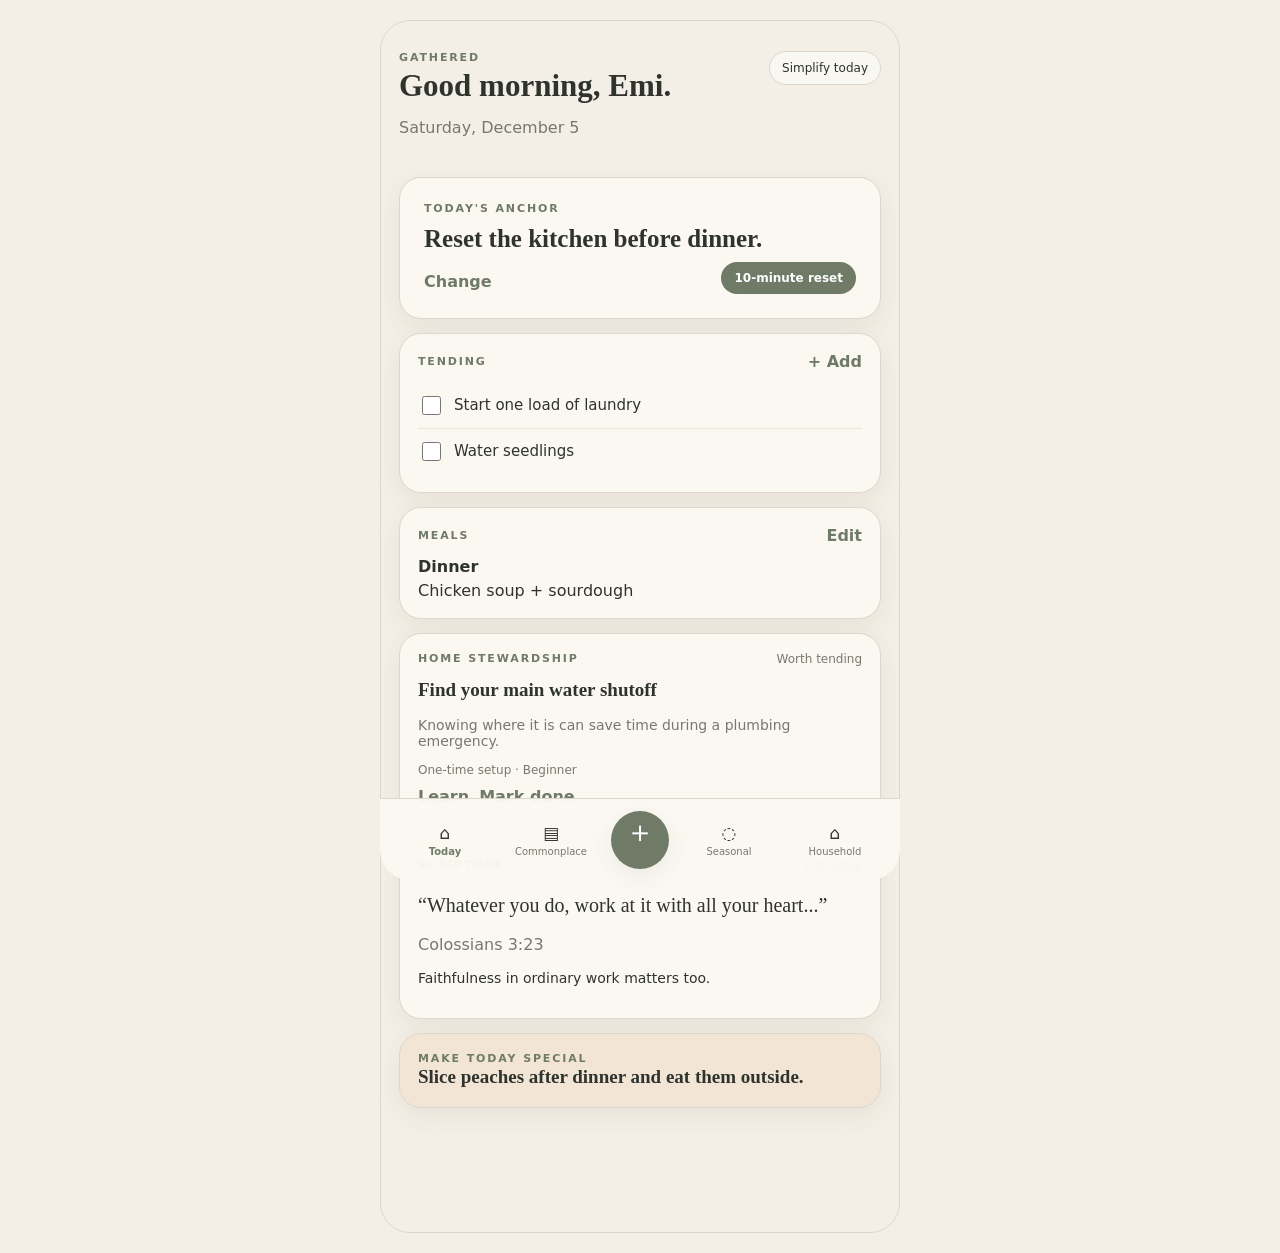
==== index.html @ c950d9a1 "Add files via upload" ====
<!doctype html>
<html lang="en">
<head>
  <meta charset="utf-8">
  <meta name="viewport" content="width=device-width,initial-scale=1,viewport-fit=cover">
  <meta name="theme-color" content="#F4EFE6">
  <title>Gathered</title>
  <link rel="stylesheet" href="styles.css">
</head>
<body>
  <div class="app-shell">
    <main id="main">
      <section class="screen active" data-screen="today">
        <header class="topbar">
          <div>
            <div class="eyebrow">GATHERED</div>
            <h1 id="greeting">Good morning, Emi.</h1>
            <p class="muted" id="dateLine"></p>
          </div>
          <button class="ghost-button" id="simplifyBtn">Simplify today</button>
        </header>

        <section class="hero-card">
          <div class="section-label">TODAY'S ANCHOR</div>
          <h2 id="anchorText"></h2>
          <div class="hero-actions">
            <button class="text-button" id="changeAnchorBtn">Change</button>
            <button class="primary-inline" id="resetBtn">10-minute reset</button>
          </div>
        </section>

        <section class="card">
          <div class="card-head">
            <span class="section-label">TENDING</span>
            <button class="text-button no-pad" id="addTendingBtn">+ Add</button>
          </div>
          <div id="todayTending"></div>
        </section>

        <section class="card">
          <div class="card-head">
            <span class="section-label">MEALS</span>
            <button class="text-button no-pad" id="editMealBtn">Edit</button>
          </div>
          <div class="meal-line">
            <strong>Dinner</strong>
            <span id="dinnerText"></span>
          </div>
        </section>

        <section class="card">
          <div class="card-head">
            <span class="section-label">HOME STEWARDSHIP</span>
            <span class="tiny">Worth tending</span>
          </div>
          <div id="stewardshipToday"></div>
        </section>

        <section class="card">
          <div class="card-head">
            <span class="section-label">SCRIPTURE</span>
            <span class="tiny">For today</span>
          </div>
          <p class="verse">“Whatever you do, work at it with all your heart...”</p>
          <p class="muted">Colossians 3:23</p>
          <p class="small">Faithfulness in ordinary work matters too.</p>
        </section>

        <section class="card warm">
          <div class="section-label">MAKE TODAY SPECIAL</div>
          <h3 id="specialIdea"></h3>
        </section>
      </section>

      <section class="screen" data-screen="commonplace">
        <header class="simple-header">
          <div>
            <div class="eyebrow">COMMONPLACE</div>
            <h1>Things worth keeping.</h1>
            <p class="muted">Research, Scripture, recipes, notes, ideas, and things you want to remember.</p>
          </div>
          <button class="ghost-button" id="addCommonplaceBtn">+ Add</button>
        </header>
        <div class="filter-row" id="commonplaceFilters"></div>
        <div id="commonplaceList" class="stack"></div>
      </section>

      <section class="screen" data-screen="seasonal">
        <header class="simple-header">
          <div class="eyebrow">SEASONAL</div>
          <h1 id="seasonTitle">August at home.</h1>
          <p class="muted">Home · Kitchen · Garden · Kids · Celebrate · Faith · Notice</p>
        </header>
        <div id="seasonalList" class="stack"></div>
      </section>

      <section class="screen" data-screen="household">
        <header class="simple-header">
          <div class="eyebrow">HOUSEHOLD</div>
          <h1>Tend the home.</h1>
          <p class="muted">Stewardship · Rooms · Systems · Projects · Home Reference</p>
        </header>

        <section class="house-section">
          <div class="card-head">
            <span class="section-label">STEWARDSHIP</span>
            <span class="tiny">Your home's living manual</span>
          </div>
          <div id="stewardshipList" class="stack"></div>
        </section>

        <section class="house-section">
          <div class="card-head">
            <span class="section-label">ROOMS & AREAS</span>
            <button class="text-button no-pad" id="addRoomBtn">+ Add</button>
          </div>
          <div id="roomList" class="chip-grid"></div>
        </section>

        <section class="house-section">
          <div class="card-head">
            <span class="section-label">PROJECTS & REPAIRS</span>
            <button class="text-button no-pad" id="addProjectBtn">+ Add</button>
          </div>
          <div id="projectList" class="stack"></div>
        </section>

        <section class="house-section">
          <div class="card-head">
            <span class="section-label">HOME REFERENCE</span>
            <button class="text-button no-pad" id="addReferenceBtn">+ Add</button>
          </div>
          <div id="referenceList" class="stack"></div>
        </section>
      </section>
    </main>

    <nav class="bottom-nav">
      <button data-go="today" class="active"><span>⌂</span><small>Today</small></button>
      <button data-go="commonplace"><span>▤</span><small>Commonplace</small></button>
      <button class="add-button" id="quickAddOpen">＋</button>
      <button data-go="seasonal"><span>◌</span><small>Seasonal</small></button>
      <button data-go="household"><span>⌂</span><small>Household</small></button>
    </nav>
  </div>

  <dialog id="genericDialog">
    <div class="dialog-card">
      <div class="dialog-head">
        <div>
          <div class="eyebrow" id="dialogEyebrow">GATHERED</div>
          <h2 id="dialogTitle"></h2>
        </div>
        <button class="icon-button" id="dialogClose">×</button>
      </div>
      <div id="dialogBody"></div>
    </div>
  </dialog>

  <dialog id="quickAddDialog">
    <div class="dialog-card">
      <div class="dialog-head">
        <div>
          <div class="eyebrow">QUICK ADD</div>
          <h2>Get it out of your head.</h2>
        </div>
        <button class="icon-button" id="quickAddClose">×</button>
      </div>
      <textarea id="quickAddText" placeholder="We're almost out of dish soap..."></textarea>
      <div class="pill-row">
        <button class="pill selected" data-quick-type="Inbox">Inbox</button>
        <button class="pill" data-quick-type="Tending">Tending</button>
        <button class="pill" data-quick-type="Shopping">Shopping</button>
        <button class="pill" data-quick-type="Commonplace">Commonplace</button>
      </div>
      <button class="primary-button" id="saveQuickAdd">Save</button>
      <p class="tiny center" id="quickSaved"></p>
      <div class="mini-list" id="recentInbox"></div>
    </div>
  </dialog>

  <script src="app.js"></script>
</body>
</html>
---- styles.css ----
:root{
  --bg:#F4EFE6;
  --paper:#FBF8F2;
  --ink:#2F332D;
  --muted:#77786F;
  --sage:#A8B09B;
  --sage-deep:#6F7A67;
  --warm:#E8D8C6;
  --line:#DDD6CC;
  --soft:#EFE9E0;
  --shadow:0 8px 24px rgba(67,57,45,.07);
  --radius:22px;
}
*{box-sizing:border-box}
html,body{margin:0;background:var(--bg);color:var(--ink);font-family:Inter,system-ui,-apple-system,BlinkMacSystemFont,"Segoe UI",sans-serif}
body{min-height:100vh}
button,input,textarea,select{font:inherit}
button{color:inherit}
.app-shell{max-width:520px;margin:0 auto;min-height:100vh;background:var(--bg)}
main{padding:22px 18px 110px}
.screen{display:none}.screen.active{display:block}
.topbar,.simple-header{padding-top:8px}
.topbar,.simple-header{display:flex;justify-content:space-between;gap:12px;align-items:flex-start}
.simple-header{margin-bottom:20px}
h1,h2,h3{font-family:Georgia,"Times New Roman",serif;margin:0}
h1{font-size:31px;line-height:1.08;margin-top:5px}
h2{font-size:25px;line-height:1.18}
h3{font-size:19px;line-height:1.3}
.eyebrow,.section-label{font-size:11px;letter-spacing:.17em;font-weight:800;color:var(--sage-deep)}
.muted{color:var(--muted)} .small{font-size:14px}.tiny{font-size:12px;color:var(--muted)}
.hero-card,.card,.house-section,.item-card{background:var(--paper);border:1px solid var(--line);box-shadow:var(--shadow);border-radius:var(--radius)}
.hero-card{padding:24px;margin:24px 0 14px}.hero-card h2{margin:9px 0 8px}
.hero-actions{display:flex;align-items:center;justify-content:space-between;gap:10px}
.card,.house-section{padding:18px;margin-bottom:14px}
.card.warm{background:#F2E5D6}
.card-head{display:flex;justify-content:space-between;gap:12px;align-items:center;margin-bottom:12px}
.check-row{display:flex;align-items:center;gap:10px;padding:10px 0;border-bottom:1px solid #EAE4DA;font-size:15px}
.check-row:last-child{border-bottom:0}
input[type=checkbox]{width:19px;height:19px;accent-color:var(--sage-deep)}
.meal-line{display:flex;flex-direction:column;gap:5px}
.verse{font-family:Georgia,"Times New Roman",serif;font-size:20px;line-height:1.35;margin-bottom:6px}
.ghost-button,.text-button,.icon-button{border:0;background:transparent}
.ghost-button{border:1px solid var(--line);border-radius:999px;padding:9px 12px;background:rgba(255,255,255,.5);font-size:12px}
.text-button{padding:8px 0 0;color:var(--sage-deep);font-weight:800}
.text-button.no-pad{padding:0}
.primary-inline{border:0;border-radius:999px;padding:9px 13px;background:var(--sage-deep);color:white;font-size:12px;font-weight:800}
.primary-button{width:100%;border:0;border-radius:16px;padding:14px;background:var(--sage-deep);color:white;font-weight:800;margin-top:12px}
.secondary-button{width:100%;border:1px solid var(--line);border-radius:16px;padding:12px;background:white;color:var(--sage-deep);font-weight:800}
.bottom-nav{position:fixed;left:50%;transform:translateX(-50%);bottom:0;width:min(520px,100%);height:82px;padding:10px 12px calc(10px + env(safe-area-inset-bottom));background:rgba(251,248,242,.97);border-top:1px solid var(--line);display:grid;grid-template-columns:1fr 1fr 72px 1fr 1fr;align-items:center;z-index:20}
.bottom-nav button{border:0;background:transparent;display:flex;flex-direction:column;align-items:center;gap:3px;font-size:17px}
.bottom-nav small{font-size:10px;color:var(--muted)}.bottom-nav button.active small{color:var(--sage-deep);font-weight:800}
.add-button{width:58px!important;height:58px!important;border-radius:50%!important;background:var(--sage-deep)!important;color:white!important;font-size:30px!important;justify-self:center;box-shadow:var(--shadow)}
dialog{border:0;padding:0;background:transparent;width:min(460px,calc(100% - 28px))}
dialog::backdrop{background:rgba(34,37,32,.35);backdrop-filter:blur(2px)}
.dialog-card{background:var(--paper);border-radius:26px;padding:20px;border:1px solid var(--line);box-shadow:var(--shadow)}
.dialog-head{display:flex;justify-content:space-between;gap:12px;align-items:flex-start}
.icon-button{font-size:28px;line-height:1}
textarea,input[type=text],select{width:100%;border:1px solid var(--line);border-radius:15px;padding:12px;background:#FFFCF7;margin-top:10px}
textarea{min-height:110px;resize:none}
.pill-row,.filter-row{display:flex;flex-wrap:wrap;gap:8px}
.pill{border:1px solid var(--line);background:white;border-radius:999px;padding:8px 11px;font-size:12px}
.pill.selected{background:var(--sage);border-color:var(--sage)}
.stack{display:grid;gap:10px}
.item-card{padding:15px}
.item-top{display:flex;justify-content:space-between;gap:12px;align-items:flex-start}
.item-meta{font-size:12px;color:var(--muted);margin-top:5px}
.item-actions{display:flex;gap:10px;margin-top:10px}
.item-actions button{border:0;background:transparent;color:var(--sage-deep);font-weight:800;padding:0}
.chip-grid{display:flex;gap:8px;flex-wrap:wrap}
.room-chip{border:1px solid var(--line);background:var(--soft);border-radius:999px;padding:9px 12px}
.status{font-size:11px;padding:5px 8px;border-radius:999px;background:var(--soft);color:var(--muted);white-space:nowrap}
.mini-list{margin-top:14px;border-top:1px solid var(--line);padding-top:10px}
.mini-item{font-size:13px;padding:7px 0;border-bottom:1px solid #EAE4DA}
.center{text-align:center}
.field-label{font-size:12px;font-weight:800;color:var(--sage-deep);margin-top:12px}
.dialog-copy{line-height:1.5;color:var(--muted);font-size:14px}
@media (min-width:700px){
  body{padding:20px 0}
  .app-shell{border:1px solid var(--line);border-radius:30px;overflow:hidden;min-height:calc(100vh - 40px)}
  .bottom-nav{bottom:20px;border-radius:0 0 30px 30px}
}
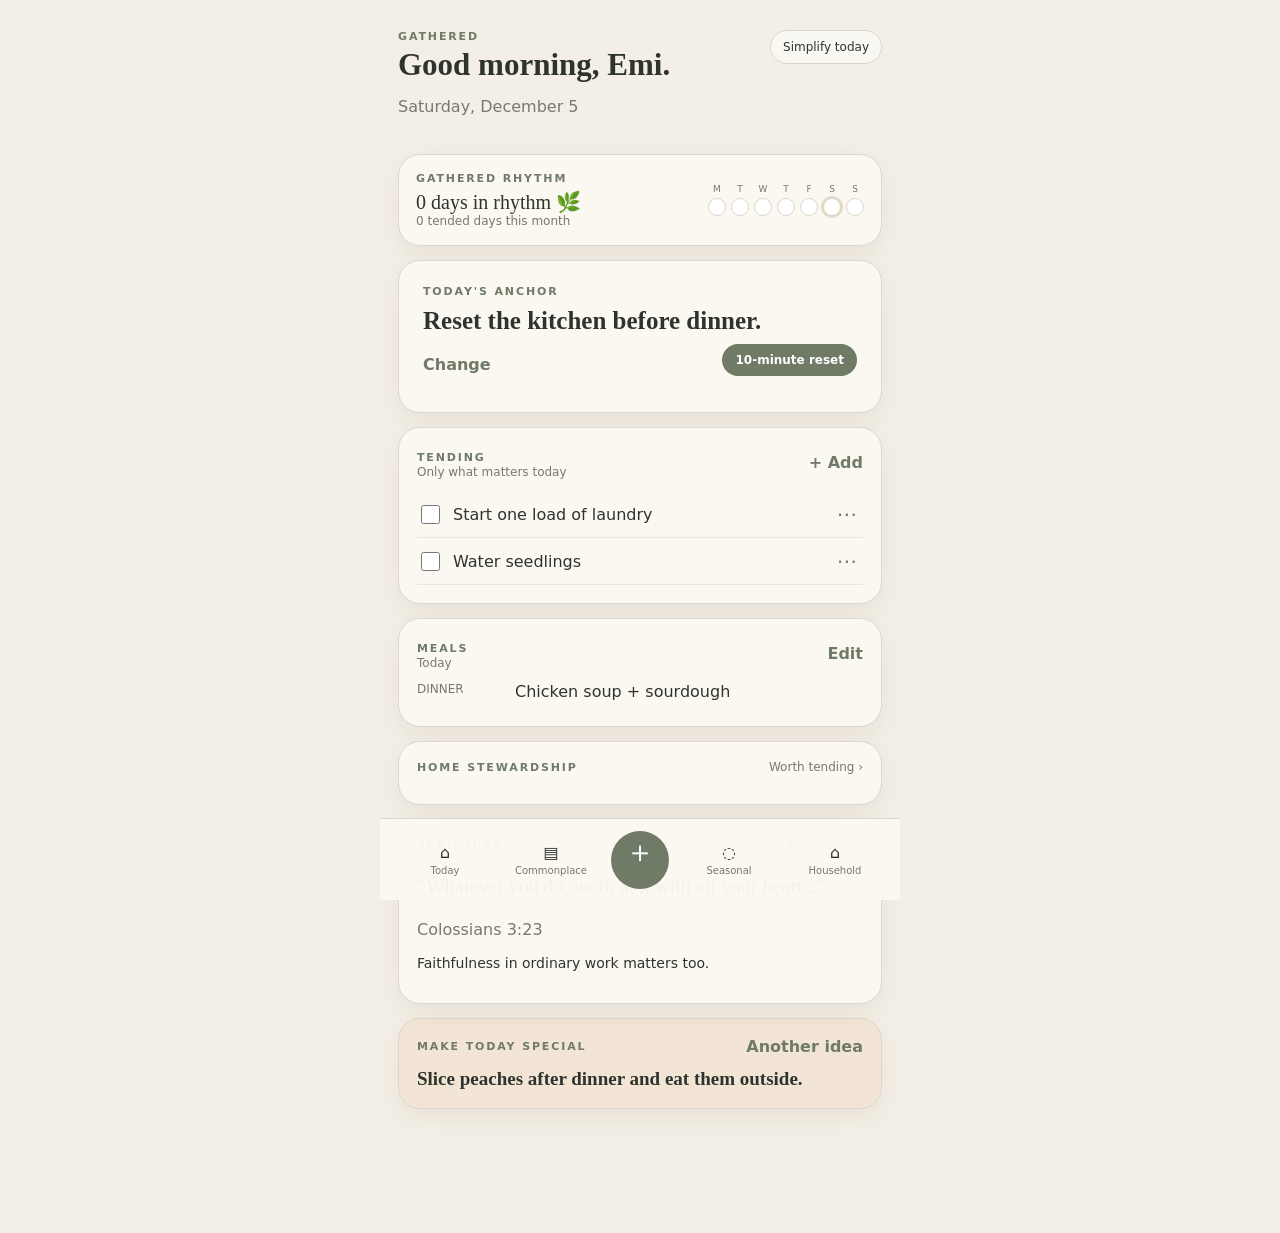
==== commit 8b16a176: "Add files via upload" ====
--- a/index.html
+++ b/index.html
@@ -1,184 +1,32 @@
 <!doctype html>
 <html lang="en">
 <head>
-  <meta charset="utf-8">
-  <meta name="viewport" content="width=device-width,initial-scale=1,viewport-fit=cover">
-  <meta name="theme-color" content="#F4EFE6">
-  <title>Gathered</title>
-  <link rel="stylesheet" href="styles.css">
+<meta charset="utf-8"><meta name="viewport" content="width=device-width,initial-scale=1,viewport-fit=cover">
+<meta name="theme-color" content="#F4EFE6"><title>Gathered</title><link rel="stylesheet" href="styles.css">
 </head>
-<body>
-  <div class="app-shell">
-    <main id="main">
-      <section class="screen active" data-screen="today">
-        <header class="topbar">
-          <div>
-            <div class="eyebrow">GATHERED</div>
-            <h1 id="greeting">Good morning, Emi.</h1>
-            <p class="muted" id="dateLine"></p>
-          </div>
-          <button class="ghost-button" id="simplifyBtn">Simplify today</button>
-        </header>
+<body><div class="app-shell"><main>
+<section class="screen active" data-screen="today">
+<header class="topbar"><div><div class="eyebrow">GATHERED</div><h1>Good morning, Emi.</h1><p class="muted" id="dateLine"></p></div><button class="ghost-button" id="simplifyBtn">Simplify today</button></header>
+<section class="rhythm-card" id="rhythmCard"><div><div class="section-label">GATHERED RHYTHM</div><div class="rhythm-main"><span id="rhythmCount">0</span> days in rhythm 🌿</div><div class="tiny" id="monthCount"></div></div><div class="week-dots" id="weekDots"></div></section>
+<section class="hero-card"><div class="section-label">TODAY'S ANCHOR</div><h2 id="anchorText"></h2><div class="hero-actions"><button class="text-button" id="changeAnchorBtn">Change</button><button class="primary-inline" id="resetBtn">10-minute reset</button></div></section>
+<section class="card"><div class="card-head"><div><span class="section-label">TENDING</span><div class="tiny">Only what matters today</div></div><button class="text-button no-pad" id="addTendingBtn">+ Add</button></div><div id="todayTending"></div></section>
+<section class="card"><div class="card-head"><div><span class="section-label">MEALS</span><div class="tiny">Today</div></div><button class="text-button no-pad" id="editMealsBtn">Edit</button></div><div id="mealSummary"></div></section>
+<section class="card clickable" id="stewardshipCard"><div class="card-head"><span class="section-label">HOME STEWARDSHIP</span><span class="tiny">Worth tending ›</span></div><div id="stewardshipToday"></div></section>
+<section class="card scripture-card clickable" id="scriptureCard"><div class="card-head"><span class="section-label">SCRIPTURE</span><span class="tiny">Open Bible ›</span></div><p class="verse">“Whatever you do, work at it with all your heart...”</p><p class="muted">Colossians 3:23</p><p class="small">Faithfulness in ordinary work matters too.</p></section>
+<section class="card warm"><div class="card-head"><span class="section-label">MAKE TODAY SPECIAL</span><button class="text-button no-pad" id="newSpecialBtn">Another idea</button></div><h3 id="specialIdea"></h3></section>
+</section>
 
-        <section class="hero-card">
-          <div class="section-label">TODAY'S ANCHOR</div>
-          <h2 id="anchorText"></h2>
-          <div class="hero-actions">
-            <button class="text-button" id="changeAnchorBtn">Change</button>
-            <button class="primary-inline" id="resetBtn">10-minute reset</button>
-          </div>
-        </section>
+<section class="screen" data-screen="faith">
+<header class="subheader"><button class="back-btn" data-go="today">‹ Today</button><div><div class="eyebrow">FAITH & BIBLE</div><h1>Stay in the Word.</h1></div></header>
+<section class="faith-hero"><div class="section-label">TODAY'S SCRIPTURE</div><h2>Colossians 3:23</h2><p class="verse full">Whatever you do, work heartily, as for the Lord, and not for men.</p><div class="tiny">World English Bible · public domain</div><div class="action-row"><button class="primary-inline" id="highlightToday">Highlight</button><button class="text-button no-pad" id="noteToday">Add note</button></div></section>
+<div class="faith-tabs"><button class="pill selected" data-faith-tab="history">Daily Scriptures</button><button class="pill" data-faith-tab="reader">Bible Reader</button><button class="pill" data-faith-tab="notes">Highlights & Notes</button><button class="pill" data-faith-tab="lessons">Lessons</button></div>
+<div id="faithContent"></div>
+</section>
 
-        <section class="card">
-          <div class="card-head">
-            <span class="section-label">TENDING</span>
-            <button class="text-button no-pad" id="addTendingBtn">+ Add</button>
-          </div>
-          <div id="todayTending"></div>
-        </section>
-
-        <section class="card">
-          <div class="card-head">
-            <span class="section-label">MEALS</span>
-            <button class="text-button no-pad" id="editMealBtn">Edit</button>
-          </div>
-          <div class="meal-line">
-            <strong>Dinner</strong>
-            <span id="dinnerText"></span>
-          </div>
-        </section>
-
-        <section class="card">
-          <div class="card-head">
-            <span class="section-label">HOME STEWARDSHIP</span>
-            <span class="tiny">Worth tending</span>
-          </div>
-          <div id="stewardshipToday"></div>
-        </section>
-
-        <section class="card">
-          <div class="card-head">
-            <span class="section-label">SCRIPTURE</span>
-            <span class="tiny">For today</span>
-          </div>
-          <p class="verse">“Whatever you do, work at it with all your heart...”</p>
-          <p class="muted">Colossians 3:23</p>
-          <p class="small">Faithfulness in ordinary work matters too.</p>
-        </section>
-
-        <section class="card warm">
-          <div class="section-label">MAKE TODAY SPECIAL</div>
-          <h3 id="specialIdea"></h3>
-        </section>
-      </section>
-
-      <section class="screen" data-screen="commonplace">
-        <header class="simple-header">
-          <div>
-            <div class="eyebrow">COMMONPLACE</div>
-            <h1>Things worth keeping.</h1>
-            <p class="muted">Research, Scripture, recipes, notes, ideas, and things you want to remember.</p>
-          </div>
-          <button class="ghost-button" id="addCommonplaceBtn">+ Add</button>
-        </header>
-        <div class="filter-row" id="commonplaceFilters"></div>
-        <div id="commonplaceList" class="stack"></div>
-      </section>
-
-      <section class="screen" data-screen="seasonal">
-        <header class="simple-header">
-          <div class="eyebrow">SEASONAL</div>
-          <h1 id="seasonTitle">August at home.</h1>
-          <p class="muted">Home · Kitchen · Garden · Kids · Celebrate · Faith · Notice</p>
-        </header>
-        <div id="seasonalList" class="stack"></div>
-      </section>
-
-      <section class="screen" data-screen="household">
-        <header class="simple-header">
-          <div class="eyebrow">HOUSEHOLD</div>
-          <h1>Tend the home.</h1>
-          <p class="muted">Stewardship · Rooms · Systems · Projects · Home Reference</p>
-        </header>
-
-        <section class="house-section">
-          <div class="card-head">
-            <span class="section-label">STEWARDSHIP</span>
-            <span class="tiny">Your home's living manual</span>
-          </div>
-          <div id="stewardshipList" class="stack"></div>
-        </section>
-
-        <section class="house-section">
-          <div class="card-head">
-            <span class="section-label">ROOMS & AREAS</span>
-            <button class="text-button no-pad" id="addRoomBtn">+ Add</button>
-          </div>
-          <div id="roomList" class="chip-grid"></div>
-        </section>
-
-        <section class="house-section">
-          <div class="card-head">
-            <span class="section-label">PROJECTS & REPAIRS</span>
-            <button class="text-button no-pad" id="addProjectBtn">+ Add</button>
-          </div>
-          <div id="projectList" class="stack"></div>
-        </section>
-
-        <section class="house-section">
-          <div class="card-head">
-            <span class="section-label">HOME REFERENCE</span>
-            <button class="text-button no-pad" id="addReferenceBtn">+ Add</button>
-          </div>
-          <div id="referenceList" class="stack"></div>
-        </section>
-      </section>
-    </main>
-
-    <nav class="bottom-nav">
-      <button data-go="today" class="active"><span>⌂</span><small>Today</small></button>
-      <button data-go="commonplace"><span>▤</span><small>Commonplace</small></button>
-      <button class="add-button" id="quickAddOpen">＋</button>
-      <button data-go="seasonal"><span>◌</span><small>Seasonal</small></button>
-      <button data-go="household"><span>⌂</span><small>Household</small></button>
-    </nav>
-  </div>
-
-  <dialog id="genericDialog">
-    <div class="dialog-card">
-      <div class="dialog-head">
-        <div>
-          <div class="eyebrow" id="dialogEyebrow">GATHERED</div>
-          <h2 id="dialogTitle"></h2>
-        </div>
-        <button class="icon-button" id="dialogClose">×</button>
-      </div>
-      <div id="dialogBody"></div>
-    </div>
-  </dialog>
-
-  <dialog id="quickAddDialog">
-    <div class="dialog-card">
-      <div class="dialog-head">
-        <div>
-          <div class="eyebrow">QUICK ADD</div>
-          <h2>Get it out of your head.</h2>
-        </div>
-        <button class="icon-button" id="quickAddClose">×</button>
-      </div>
-      <textarea id="quickAddText" placeholder="We're almost out of dish soap..."></textarea>
-      <div class="pill-row">
-        <button class="pill selected" data-quick-type="Inbox">Inbox</button>
-        <button class="pill" data-quick-type="Tending">Tending</button>
-        <button class="pill" data-quick-type="Shopping">Shopping</button>
-        <button class="pill" data-quick-type="Commonplace">Commonplace</button>
-      </div>
-      <button class="primary-button" id="saveQuickAdd">Save</button>
-      <p class="tiny center" id="quickSaved"></p>
-      <div class="mini-list" id="recentInbox"></div>
-    </div>
-  </dialog>
-
-  <script src="app.js"></script>
-</body>
-</html>
+<section class="screen" data-screen="commonplace"><header class="simple-header"><div><div class="eyebrow">COMMONPLACE</div><h1>Things worth keeping.</h1><p class="muted">Research, Scripture, recipes, ideas, notes, and things you want to remember.</p></div></header><div class="empty-state"><strong>Commonplace is coming next.</strong><p class="muted small">The Today + Faith experience is being built first.</p></div></section>
+<section class="screen" data-screen="seasonal"><header class="simple-header"><div><div class="eyebrow">SEASONAL</div><h1>August at home.</h1><p class="muted">Home · Kitchen · Garden · Kids · Celebrate · Faith · Notice</p></div></header><div class="empty-state">Seasonal is coming next.</div></section>
+<section class="screen" data-screen="household"><header class="simple-header"><div><div class="eyebrow">HOUSEHOLD</div><h1>Tend the home.</h1><p class="muted">Stewardship · Rooms · Systems · Projects · Home Reference</p></div></header><div class="house-list"><button class="house-card" id="openWaterGuide">💧 <span><strong>Main water shutoff</strong><small>Learn, locate, and save yours</small></span></button><button class="house-card">🌿 <span><strong>Stewardship</strong><small>Maintenance and prevention library</small></span></button><button class="house-card">🚪 <span><strong>Rooms & areas</strong><small>Your actual home, organized simply</small></span></button></div></section>
+</main>
+<nav class="bottom-nav"><button data-go="today" class="active"><span>⌂</span><small>Today</small></button><button data-go="commonplace"><span>▤</span><small>Commonplace</small></button><button class="add-button" id="quickAddOpen">＋</button><button data-go="seasonal"><span>◌</span><small>Seasonal</small></button><button data-go="household"><span>⌂</span><small>Household</small></button></nav></div>
+<dialog id="dialog"><div class="dialog-card"><div class="dialog-head"><div><div class="eyebrow" id="dialogEyebrow"></div><h2 id="dialogTitle"></h2></div><button class="icon-button" id="dialogClose">×</button></div><div id="dialogBody"></div></div></dialog>
+<script src="app.js?v=03"></script></body></html>
--- a/styles.css
+++ b/styles.css
@@ -1,82 +1 @@
-
-:root{
-  --bg:#F4EFE6;
-  --paper:#FBF8F2;
-  --ink:#2F332D;
-  --muted:#77786F;
-  --sage:#A8B09B;
-  --sage-deep:#6F7A67;
-  --warm:#E8D8C6;
-  --line:#DDD6CC;
-  --soft:#EFE9E0;
-  --shadow:0 8px 24px rgba(67,57,45,.07);
-  --radius:22px;
-}
-*{box-sizing:border-box}
-html,body{margin:0;background:var(--bg);color:var(--ink);font-family:Inter,system-ui,-apple-system,BlinkMacSystemFont,"Segoe UI",sans-serif}
-body{min-height:100vh}
-button,input,textarea,select{font:inherit}
-button{color:inherit}
-.app-shell{max-width:520px;margin:0 auto;min-height:100vh;background:var(--bg)}
-main{padding:22px 18px 110px}
-.screen{display:none}.screen.active{display:block}
-.topbar,.simple-header{padding-top:8px}
-.topbar,.simple-header{display:flex;justify-content:space-between;gap:12px;align-items:flex-start}
-.simple-header{margin-bottom:20px}
-h1,h2,h3{font-family:Georgia,"Times New Roman",serif;margin:0}
-h1{font-size:31px;line-height:1.08;margin-top:5px}
-h2{font-size:25px;line-height:1.18}
-h3{font-size:19px;line-height:1.3}
-.eyebrow,.section-label{font-size:11px;letter-spacing:.17em;font-weight:800;color:var(--sage-deep)}
-.muted{color:var(--muted)} .small{font-size:14px}.tiny{font-size:12px;color:var(--muted)}
-.hero-card,.card,.house-section,.item-card{background:var(--paper);border:1px solid var(--line);box-shadow:var(--shadow);border-radius:var(--radius)}
-.hero-card{padding:24px;margin:24px 0 14px}.hero-card h2{margin:9px 0 8px}
-.hero-actions{display:flex;align-items:center;justify-content:space-between;gap:10px}
-.card,.house-section{padding:18px;margin-bottom:14px}
-.card.warm{background:#F2E5D6}
-.card-head{display:flex;justify-content:space-between;gap:12px;align-items:center;margin-bottom:12px}
-.check-row{display:flex;align-items:center;gap:10px;padding:10px 0;border-bottom:1px solid #EAE4DA;font-size:15px}
-.check-row:last-child{border-bottom:0}
-input[type=checkbox]{width:19px;height:19px;accent-color:var(--sage-deep)}
-.meal-line{display:flex;flex-direction:column;gap:5px}
-.verse{font-family:Georgia,"Times New Roman",serif;font-size:20px;line-height:1.35;margin-bottom:6px}
-.ghost-button,.text-button,.icon-button{border:0;background:transparent}
-.ghost-button{border:1px solid var(--line);border-radius:999px;padding:9px 12px;background:rgba(255,255,255,.5);font-size:12px}
-.text-button{padding:8px 0 0;color:var(--sage-deep);font-weight:800}
-.text-button.no-pad{padding:0}
-.primary-inline{border:0;border-radius:999px;padding:9px 13px;background:var(--sage-deep);color:white;font-size:12px;font-weight:800}
-.primary-button{width:100%;border:0;border-radius:16px;padding:14px;background:var(--sage-deep);color:white;font-weight:800;margin-top:12px}
-.secondary-button{width:100%;border:1px solid var(--line);border-radius:16px;padding:12px;background:white;color:var(--sage-deep);font-weight:800}
-.bottom-nav{position:fixed;left:50%;transform:translateX(-50%);bottom:0;width:min(520px,100%);height:82px;padding:10px 12px calc(10px + env(safe-area-inset-bottom));background:rgba(251,248,242,.97);border-top:1px solid var(--line);display:grid;grid-template-columns:1fr 1fr 72px 1fr 1fr;align-items:center;z-index:20}
-.bottom-nav button{border:0;background:transparent;display:flex;flex-direction:column;align-items:center;gap:3px;font-size:17px}
-.bottom-nav small{font-size:10px;color:var(--muted)}.bottom-nav button.active small{color:var(--sage-deep);font-weight:800}
-.add-button{width:58px!important;height:58px!important;border-radius:50%!important;background:var(--sage-deep)!important;color:white!important;font-size:30px!important;justify-self:center;box-shadow:var(--shadow)}
-dialog{border:0;padding:0;background:transparent;width:min(460px,calc(100% - 28px))}
-dialog::backdrop{background:rgba(34,37,32,.35);backdrop-filter:blur(2px)}
-.dialog-card{background:var(--paper);border-radius:26px;padding:20px;border:1px solid var(--line);box-shadow:var(--shadow)}
-.dialog-head{display:flex;justify-content:space-between;gap:12px;align-items:flex-start}
-.icon-button{font-size:28px;line-height:1}
-textarea,input[type=text],select{width:100%;border:1px solid var(--line);border-radius:15px;padding:12px;background:#FFFCF7;margin-top:10px}
-textarea{min-height:110px;resize:none}
-.pill-row,.filter-row{display:flex;flex-wrap:wrap;gap:8px}
-.pill{border:1px solid var(--line);background:white;border-radius:999px;padding:8px 11px;font-size:12px}
-.pill.selected{background:var(--sage);border-color:var(--sage)}
-.stack{display:grid;gap:10px}
-.item-card{padding:15px}
-.item-top{display:flex;justify-content:space-between;gap:12px;align-items:flex-start}
-.item-meta{font-size:12px;color:var(--muted);margin-top:5px}
-.item-actions{display:flex;gap:10px;margin-top:10px}
-.item-actions button{border:0;background:transparent;color:var(--sage-deep);font-weight:800;padding:0}
-.chip-grid{display:flex;gap:8px;flex-wrap:wrap}
-.room-chip{border:1px solid var(--line);background:var(--soft);border-radius:999px;padding:9px 12px}
-.status{font-size:11px;padding:5px 8px;border-radius:999px;background:var(--soft);color:var(--muted);white-space:nowrap}
-.mini-list{margin-top:14px;border-top:1px solid var(--line);padding-top:10px}
-.mini-item{font-size:13px;padding:7px 0;border-bottom:1px solid #EAE4DA}
-.center{text-align:center}
-.field-label{font-size:12px;font-weight:800;color:var(--sage-deep);margin-top:12px}
-.dialog-copy{line-height:1.5;color:var(--muted);font-size:14px}
-@media (min-width:700px){
-  body{padding:20px 0}
-  .app-shell{border:1px solid var(--line);border-radius:30px;overflow:hidden;min-height:calc(100vh - 40px)}
-  .bottom-nav{bottom:20px;border-radius:0 0 30px 30px}
-}
+:root{--bg:#F4EFE6;--paper:#FBF8F2;--ink:#2F332D;--muted:#77786F;--sage:#A8B09B;--sage-deep:#6F7A67;--warm:#E8D8C6;--line:#DDD6CC;--soft:#EFE9E0;--shadow:0 8px 24px rgba(67,57,45,.07);--radius:22px}*{box-sizing:border-box}html,body{margin:0;background:var(--bg);color:var(--ink);font-family:Inter,system-ui,-apple-system,"Segoe UI",sans-serif}button,input,textarea,select{font:inherit}button{color:inherit}.app-shell{max-width:520px;margin:auto;min-height:100vh}main{padding:22px 18px 110px}.screen{display:none}.screen.active{display:block}.topbar,.simple-header,.subheader{display:flex;justify-content:space-between;gap:12px;align-items:flex-start;padding-top:8px}.subheader{justify-content:flex-start;align-items:center;margin-bottom:20px}.back-btn{border:0;background:transparent;color:var(--sage-deep);font-weight:800;padding:8px 8px 8px 0}h1,h2,h3{font-family:Georgia,"Times New Roman",serif;margin:0}h1{font-size:31px;line-height:1.08;margin-top:5px}h2{font-size:25px}h3{font-size:19px}.eyebrow,.section-label{font-size:11px;letter-spacing:.17em;font-weight:800;color:var(--sage-deep)}.muted{color:var(--muted)}.small{font-size:14px}.tiny{font-size:12px;color:var(--muted)}.card,.hero-card,.rhythm-card,.empty-state,.house-card,.faith-hero,.guide-card{background:var(--paper);border:1px solid var(--line);box-shadow:var(--shadow);border-radius:var(--radius)}.rhythm-card{margin:22px 0 14px;padding:17px;display:flex;justify-content:space-between;gap:12px;align-items:center}.rhythm-main{font-family:Georgia,serif;font-size:20px;margin-top:5px}.week-dots{display:flex;gap:5px}.day-dot{display:flex;flex-direction:column;align-items:center;gap:4px;font-size:9px;color:var(--muted)}.day-dot i{width:18px;height:18px;border-radius:50%;border:1px solid var(--line);background:white}.day-dot.done i{background:var(--sage-deep)}.day-dot.today i{box-shadow:0 0 0 2px var(--warm)}.hero-card{padding:24px;margin-bottom:14px}.hero-card h2{margin:9px 0}.card{padding:18px;margin-bottom:14px}.card.warm{background:#F2E5D6}.clickable{cursor:pointer}.scripture-card{position:relative}.card-head,.hero-actions,.action-row{display:flex;justify-content:space-between;gap:12px;align-items:center;margin-bottom:12px}.ghost-button,.text-button,.icon-button{border:0;background:transparent}.ghost-button{border:1px solid var(--line);border-radius:999px;padding:9px 12px;background:#ffffff80;font-size:12px}.text-button{color:var(--sage-deep);font-weight:800;padding:8px 0 0}.no-pad{padding:0}.primary-inline{border:0;border-radius:999px;padding:9px 13px;background:var(--sage-deep);color:white;font-size:12px;font-weight:800}.primary-button,.secondary-button{width:100%;border-radius:16px;padding:13px;font-weight:800;margin-top:12px}.primary-button{border:0;background:var(--sage-deep);color:white}.secondary-button{border:1px solid var(--line);background:white;color:var(--sage-deep)}.task-row{display:grid;grid-template-columns:auto 1fr auto;gap:10px;align-items:center;padding:10px 0;border-bottom:1px solid #EAE4DA}.task-row.done .task-text{text-decoration:line-through;color:var(--muted)}.task-row input{width:19px;height:19px;accent-color:var(--sage-deep)}.task-menu{border:0;background:transparent;font-size:20px;color:var(--muted)}.task-meta{font-size:11px;color:var(--muted)}.meal-row{display:grid;grid-template-columns:88px 1fr;gap:10px;margin:7px 0}.meal-label{font-size:12px;text-transform:uppercase;color:var(--muted)}.verse{font-family:Georgia,serif;font-size:20px;line-height:1.4}.verse.full{font-size:22px}.faith-hero{padding:22px;margin-bottom:14px}.faith-hero h2{margin:8px 0}.faith-tabs{display:flex;gap:7px;overflow:auto;padding:4px 0 14px}.pill{border:1px solid var(--line);background:white;border-radius:999px;padding:8px 11px;font-size:12px;white-space:nowrap}.pill.selected{background:var(--sage);border-color:var(--sage)}.history-item,.note-item,.lesson-card{background:var(--paper);border:1px solid var(--line);border-radius:18px;padding:15px;margin-bottom:10px}.history-item strong{font-family:Georgia,serif}.bible-controls{display:grid;grid-template-columns:1fr 100px;gap:8px}.bible-text{background:var(--paper);border:1px solid var(--line);border-radius:18px;padding:18px;margin-top:12px;line-height:1.7}.verse-line{padding:5px;border-radius:8px}.verse-line.highlighted{background:#EFE2B9}.verse-num{font-size:10px;color:var(--sage-deep);font-weight:800;vertical-align:super;margin-right:3px}.visual-guide{display:grid;grid-template-columns:1fr 1fr;gap:10px;margin:14px 0}.valve-visual{background:var(--soft);border-radius:18px;padding:14px;text-align:center}.pipe{height:12px;background:#8C8C84;border-radius:6px;margin:24px 5px;position:relative}.wheel{position:absolute;width:42px;height:42px;border:6px double var(--sage-deep);border-radius:50%;left:50%;top:50%;transform:translate(-50%,-50%)}.lever{position:absolute;width:56px;height:9px;background:var(--sage-deep);left:50%;top:50%;transform:translate(-50%,-50%) rotate(90deg);border-radius:5px}.guide-step{padding:11px 0;border-bottom:1px solid #EAE4DA}.guide-step b{display:block;margin-bottom:3px}.saved-location{background:#EDF0E8;border-radius:16px;padding:13px;margin-top:12px}.house-list{display:grid;gap:12px}.house-card{width:100%;padding:16px;text-align:left;display:flex;gap:12px}.house-card span{display:flex;flex-direction:column;gap:3px}.house-card small{color:var(--muted)}.empty-state{padding:22px}.bottom-nav{position:fixed;left:50%;transform:translateX(-50%);bottom:0;width:min(520px,100%);height:82px;padding:10px 12px;background:#FBF8F2f7;border-top:1px solid var(--line);display:grid;grid-template-columns:1fr 1fr 72px 1fr 1fr;align-items:center;z-index:20}.bottom-nav button{border:0;background:transparent;display:flex;flex-direction:column;align-items:center;gap:3px}.bottom-nav small{font-size:10px;color:var(--muted)}.add-button{width:58px;height:58px;border-radius:50%!important;background:var(--sage-deep)!important;color:white!important;font-size:30px;justify-self:center}dialog{border:0;padding:0;background:transparent;width:min(460px,calc(100% - 28px))}dialog::backdrop{background:#22252059}.dialog-card{background:var(--paper);border-radius:26px;padding:20px;max-height:85vh;overflow:auto}.dialog-head{display:flex;justify-content:space-between;gap:12px}.icon-button{font-size:28px}input[type=text],textarea,select{width:100%;border:1px solid var(--line);border-radius:14px;padding:12px;background:#FFFCF7;margin-top:10px}textarea{min-height:100px}.field-label{font-size:12px;font-weight:800;color:var(--sage-deep);margin-top:12px}.warning{background:#F3E6DC;border-radius:14px;padding:12px;font-size:13px;line-height:1.45}.dialog-copy{color:var(--muted);line-height:1.5;font-size:14px}
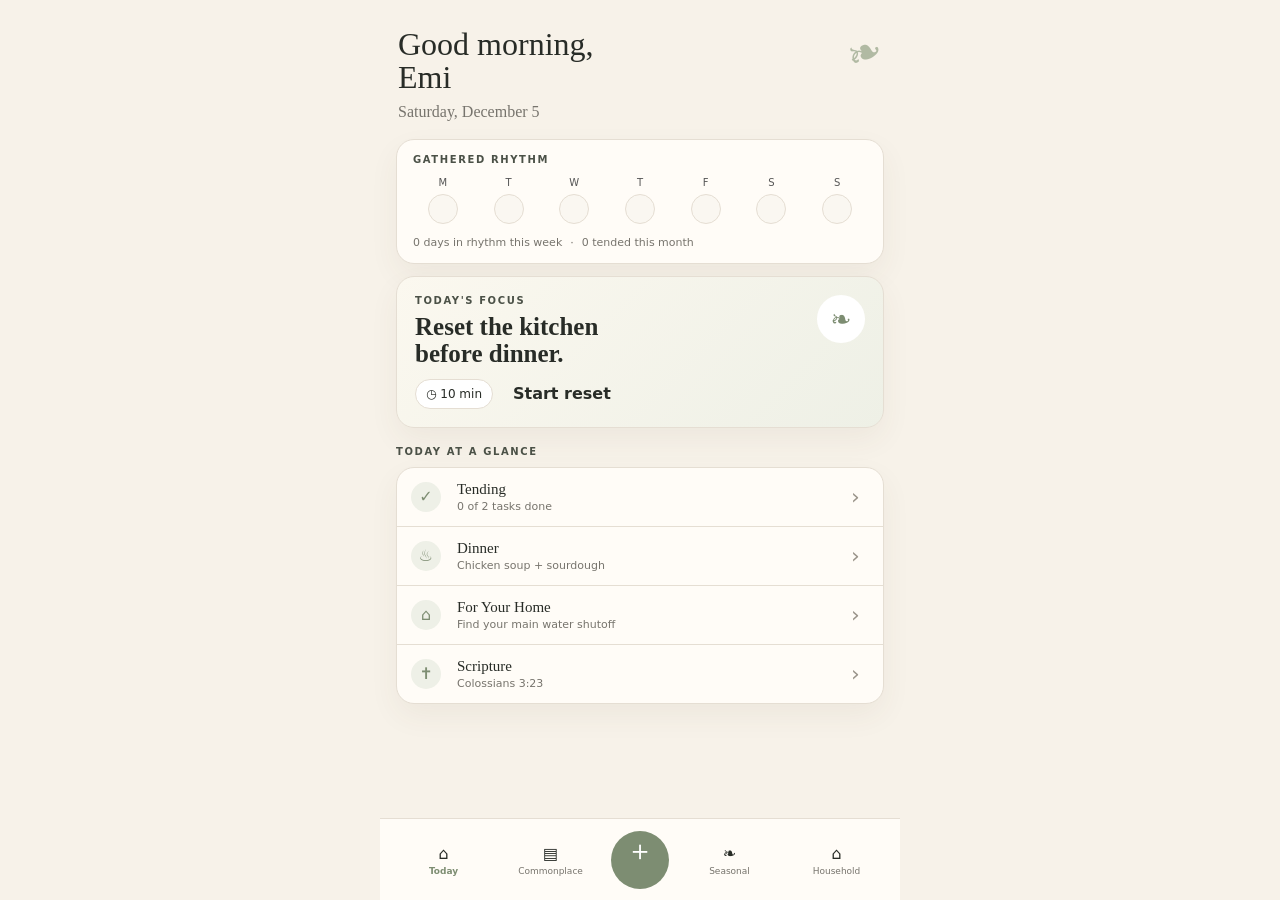
==== commit fce7e106: "Add files via upload" ====
--- a/index.html
+++ b/index.html
@@ -1,32 +1,154 @@
 <!doctype html>
 <html lang="en">
 <head>
-<meta charset="utf-8"><meta name="viewport" content="width=device-width,initial-scale=1,viewport-fit=cover">
-<meta name="theme-color" content="#F4EFE6"><title>Gathered</title><link rel="stylesheet" href="styles.css">
+<meta charset="utf-8">
+<meta name="viewport" content="width=device-width,initial-scale=1,viewport-fit=cover">
+<meta name="theme-color" content="#F7F2E9">
+<title>Gathered</title>
+<link rel="stylesheet" href="styles.css">
 </head>
-<body><div class="app-shell"><main>
-<section class="screen active" data-screen="today">
-<header class="topbar"><div><div class="eyebrow">GATHERED</div><h1>Good morning, Emi.</h1><p class="muted" id="dateLine"></p></div><button class="ghost-button" id="simplifyBtn">Simplify today</button></header>
-<section class="rhythm-card" id="rhythmCard"><div><div class="section-label">GATHERED RHYTHM</div><div class="rhythm-main"><span id="rhythmCount">0</span> days in rhythm 🌿</div><div class="tiny" id="monthCount"></div></div><div class="week-dots" id="weekDots"></div></section>
-<section class="hero-card"><div class="section-label">TODAY'S ANCHOR</div><h2 id="anchorText"></h2><div class="hero-actions"><button class="text-button" id="changeAnchorBtn">Change</button><button class="primary-inline" id="resetBtn">10-minute reset</button></div></section>
-<section class="card"><div class="card-head"><div><span class="section-label">TENDING</span><div class="tiny">Only what matters today</div></div><button class="text-button no-pad" id="addTendingBtn">+ Add</button></div><div id="todayTending"></div></section>
-<section class="card"><div class="card-head"><div><span class="section-label">MEALS</span><div class="tiny">Today</div></div><button class="text-button no-pad" id="editMealsBtn">Edit</button></div><div id="mealSummary"></div></section>
-<section class="card clickable" id="stewardshipCard"><div class="card-head"><span class="section-label">HOME STEWARDSHIP</span><span class="tiny">Worth tending ›</span></div><div id="stewardshipToday"></div></section>
-<section class="card scripture-card clickable" id="scriptureCard"><div class="card-head"><span class="section-label">SCRIPTURE</span><span class="tiny">Open Bible ›</span></div><p class="verse">“Whatever you do, work at it with all your heart...”</p><p class="muted">Colossians 3:23</p><p class="small">Faithfulness in ordinary work matters too.</p></section>
-<section class="card warm"><div class="card-head"><span class="section-label">MAKE TODAY SPECIAL</span><button class="text-button no-pad" id="newSpecialBtn">Another idea</button></div><h3 id="specialIdea"></h3></section>
-</section>
+<body>
+<div class="app-shell">
+  <main>
+    <section class="screen active" data-screen="today">
+      <header class="hero-header">
+        <div>
+          <h1>Good morning,<br>Emi</h1>
+          <p id="dateLine"></p>
+        </div>
+        <div class="botanical">❧</div>
+      </header>
 
-<section class="screen" data-screen="faith">
-<header class="subheader"><button class="back-btn" data-go="today">‹ Today</button><div><div class="eyebrow">FAITH & BIBLE</div><h1>Stay in the Word.</h1></div></header>
-<section class="faith-hero"><div class="section-label">TODAY'S SCRIPTURE</div><h2>Colossians 3:23</h2><p class="verse full">Whatever you do, work heartily, as for the Lord, and not for men.</p><div class="tiny">World English Bible · public domain</div><div class="action-row"><button class="primary-inline" id="highlightToday">Highlight</button><button class="text-button no-pad" id="noteToday">Add note</button></div></section>
-<div class="faith-tabs"><button class="pill selected" data-faith-tab="history">Daily Scriptures</button><button class="pill" data-faith-tab="reader">Bible Reader</button><button class="pill" data-faith-tab="notes">Highlights & Notes</button><button class="pill" data-faith-tab="lessons">Lessons</button></div>
-<div id="faithContent"></div>
-</section>
+      <section class="rhythm-panel">
+        <div class="eyebrow">GATHERED RHYTHM</div>
+        <div class="rhythm-week" id="rhythmWeek"></div>
+        <div class="rhythm-meta"><span id="rhythmText">0 days in rhythm this week</span><span>·</span><span id="monthText">0 tended this month</span></div>
+      </section>
 
-<section class="screen" data-screen="commonplace"><header class="simple-header"><div><div class="eyebrow">COMMONPLACE</div><h1>Things worth keeping.</h1><p class="muted">Research, Scripture, recipes, ideas, notes, and things you want to remember.</p></div></header><div class="empty-state"><strong>Commonplace is coming next.</strong><p class="muted small">The Today + Faith experience is being built first.</p></div></section>
-<section class="screen" data-screen="seasonal"><header class="simple-header"><div><div class="eyebrow">SEASONAL</div><h1>August at home.</h1><p class="muted">Home · Kitchen · Garden · Kids · Celebrate · Faith · Notice</p></div></header><div class="empty-state">Seasonal is coming next.</div></section>
-<section class="screen" data-screen="household"><header class="simple-header"><div><div class="eyebrow">HOUSEHOLD</div><h1>Tend the home.</h1><p class="muted">Stewardship · Rooms · Systems · Projects · Home Reference</p></div></header><div class="house-list"><button class="house-card" id="openWaterGuide">💧 <span><strong>Main water shutoff</strong><small>Learn, locate, and save yours</small></span></button><button class="house-card">🌿 <span><strong>Stewardship</strong><small>Maintenance and prevention library</small></span></button><button class="house-card">🚪 <span><strong>Rooms & areas</strong><small>Your actual home, organized simply</small></span></button></div></section>
-</main>
-<nav class="bottom-nav"><button data-go="today" class="active"><span>⌂</span><small>Today</small></button><button data-go="commonplace"><span>▤</span><small>Commonplace</small></button><button class="add-button" id="quickAddOpen">＋</button><button data-go="seasonal"><span>◌</span><small>Seasonal</small></button><button data-go="household"><span>⌂</span><small>Household</small></button></nav></div>
-<dialog id="dialog"><div class="dialog-card"><div class="dialog-head"><div><div class="eyebrow" id="dialogEyebrow"></div><h2 id="dialogTitle"></h2></div><button class="icon-button" id="dialogClose">×</button></div><div id="dialogBody"></div></div></dialog>
-<script src="app.js?v=03"></script></body></html>+      <section class="focus-card">
+        <div>
+          <div class="eyebrow">TODAY'S FOCUS</div>
+          <h2 id="anchorText">Reset the kitchen<br>before dinner.</h2>
+          <div class="focus-actions">
+            <span class="time-pill">◷ 10 min</span>
+            <button id="resetBtn" class="link-btn">Start reset</button>
+          </div>
+        </div>
+        <button id="changeAnchorBtn" class="round-icon">❧</button>
+      </section>
+
+      <div class="section-title">TODAY AT A GLANCE</div>
+      <div class="at-glance">
+        <button class="glance-row" id="openTending">
+          <span class="row-icon">✓</span>
+          <span class="row-copy"><strong>Tending</strong><small id="tendingSummary">0 of 0 tasks done</small></span>
+          <span class="chev">›</span>
+        </button>
+        <button class="glance-row" id="openDinner">
+          <span class="row-icon">♨</span>
+          <span class="row-copy"><strong>Dinner</strong><small id="dinnerText">Chicken soup + sourdough</small></span>
+          <span class="chev">›</span>
+        </button>
+        <button class="glance-row" id="openStewardship">
+          <span class="row-icon">⌂</span>
+          <span class="row-copy"><strong>For Your Home</strong><small>Find your main water shutoff</small></span>
+          <span class="chev">›</span>
+        </button>
+        <button class="glance-row" id="openScripture">
+          <span class="row-icon">✝</span>
+          <span class="row-copy"><strong>Scripture</strong><small>Colossians 3:23</small></span>
+          <span class="chev">›</span>
+        </button>
+      </div>
+    </section>
+
+    <section class="screen" data-screen="faith">
+      <header class="subnav"><button data-go="today">‹</button><strong>Scripture</strong><button class="menu-dot">•••</button></header>
+      <div class="faith-page">
+        <div class="center eyebrow">TODAY'S WORD</div>
+        <h2 class="faith-title">Colossians 3:23</h2>
+        <div class="center botanical tinybot">❧</div>
+        <blockquote>Whatever you do, work heartily, as for the Lord and not for men.</blockquote>
+        <div class="center source">World English Bible</div>
+
+        <div class="faith-actions">
+          <button id="reflectBtn"><span>♡</span><small>Reflect</small></button>
+          <button id="highlightBtn"><span>✎</span><small>Highlight</small></button>
+          <button id="noteBtn"><span>▤</span><small>Note</small></button>
+        </div>
+
+        <div class="section-title">GO DEEPER</div>
+        <div class="deeper-list">
+          <button id="readChapter"><span>📖</span><div><strong>Read Colossians 3</strong><small>Read the full chapter</small></div><b>›</b></button>
+          <button id="myNotes"><span>📝</span><div><strong>My Notes</strong><small>Your thoughts & prayers</small></div><b>›</b></button>
+          <button id="previousScriptures"><span>◷</span><div><strong>Previous Scriptures</strong><small>See your daily journey</small></div><b>›</b></button>
+          <button id="bibleLessons"><span>✧</span><div><strong>Bible Lessons</strong><small>Grow in the Word</small></div><b>›</b></button>
+        </div>
+      </div>
+    </section>
+
+    <section class="screen" data-screen="reader">
+      <header class="subnav"><button data-go="faith">‹</button><strong>Colossians 3</strong><button class="menu-dot">•••</button></header>
+      <div class="reader-tools"><span>☼</span><span>Aa</span></div>
+      <article class="bible-reader" id="bibleReader"></article>
+      <nav class="reader-nav"><button>📖<small>Read</small></button><button id="readerNotes">✎<small>Notes</small></button><button>▤<small>Highlights</small></button><button>⌕<small>Search</small></button></nav>
+    </section>
+
+    <section class="screen" data-screen="household">
+      <header class="subnav"><button data-go="today">‹</button><strong>Home Stewardship</strong><button class="menu-dot">•••</button></header>
+      <div class="steward-page">
+        <h2>Main water shutoff</h2>
+        <p class="lede">Find it before you need it.</p>
+        <div class="house-sketch">⌂</div>
+
+        <div class="section-title">WHAT IT LOOKS LIKE</div>
+        <div class="valve-grid">
+          <div class="valve-card"><div class="gate-art"><span></span></div><strong>Gate valve</strong><small>(round wheel)</small></div>
+          <div class="valve-card"><div class="ball-art"><span></span></div><strong>Ball valve</strong><small>(straight lever)</small></div>
+        </div>
+
+        <div class="section-title">WHERE TO LOOK</div>
+        <ol class="look-list">
+          <li>Where the water line enters your home</li>
+          <li>Basement wall facing the street</li>
+          <li>Near your water meter</li>
+          <li>Utility room or crawl space</li>
+        </ol>
+
+        <div class="safety-note">💡 Don’t force a stuck, corroded, or leaking valve. If unsure, call a licensed plumber.</div>
+        <button class="cta" id="foundMine">✓ I found mine</button>
+        <button class="subtle-btn" id="cantFind">Still can’t find it?</button>
+      </div>
+    </section>
+
+    <section class="screen" data-screen="commonplace">
+      <header class="hero-header small-head"><div><div class="eyebrow">COMMONPLACE</div><h1>Things worth<br>keeping.</h1></div></header>
+      <div class="placeholder-card">This section is next after the Today redesign is stable.</div>
+    </section>
+
+    <section class="screen" data-screen="seasonal">
+      <header class="hero-header small-head"><div><div class="eyebrow">SEASONAL</div><h1>August<br>at home.</h1></div></header>
+      <div class="placeholder-card">Seasonal will use this same visual language.</div>
+    </section>
+  </main>
+
+  <nav class="bottom-nav">
+    <button data-go="today" class="active"><span>⌂</span><small>Today</small></button>
+    <button data-go="commonplace"><span>▤</span><small>Commonplace</small></button>
+    <button class="add-button" id="quickAdd">＋</button>
+    <button data-go="seasonal"><span>❧</span><small>Seasonal</small></button>
+    <button data-go="household"><span>⌂</span><small>Household</small></button>
+  </nav>
+</div>
+
+<dialog id="sheet">
+  <div class="sheet">
+    <div class="grab"></div>
+    <button class="close-sheet" id="closeSheet">×</button>
+    <div id="sheetBody"></div>
+  </div>
+</dialog>
+
+<script src="app.js"></script>
+</body>
+</html>
--- a/styles.css
+++ b/styles.css
@@ -1 +1,32 @@
-:root{--bg:#F4EFE6;--paper:#FBF8F2;--ink:#2F332D;--muted:#77786F;--sage:#A8B09B;--sage-deep:#6F7A67;--warm:#E8D8C6;--line:#DDD6CC;--soft:#EFE9E0;--shadow:0 8px 24px rgba(67,57,45,.07);--radius:22px}*{box-sizing:border-box}html,body{margin:0;background:var(--bg);color:var(--ink);font-family:Inter,system-ui,-apple-system,"Segoe UI",sans-serif}button,input,textarea,select{font:inherit}button{color:inherit}.app-shell{max-width:520px;margin:auto;min-height:100vh}main{padding:22px 18px 110px}.screen{display:none}.screen.active{display:block}.topbar,.simple-header,.subheader{display:flex;justify-content:space-between;gap:12px;align-items:flex-start;padding-top:8px}.subheader{justify-content:flex-start;align-items:center;margin-bottom:20px}.back-btn{border:0;background:transparent;color:var(--sage-deep);font-weight:800;padding:8px 8px 8px 0}h1,h2,h3{font-family:Georgia,"Times New Roman",serif;margin:0}h1{font-size:31px;line-height:1.08;margin-top:5px}h2{font-size:25px}h3{font-size:19px}.eyebrow,.section-label{font-size:11px;letter-spacing:.17em;font-weight:800;color:var(--sage-deep)}.muted{color:var(--muted)}.small{font-size:14px}.tiny{font-size:12px;color:var(--muted)}.card,.hero-card,.rhythm-card,.empty-state,.house-card,.faith-hero,.guide-card{background:var(--paper);border:1px solid var(--line);box-shadow:var(--shadow);border-radius:var(--radius)}.rhythm-card{margin:22px 0 14px;padding:17px;display:flex;justify-content:space-between;gap:12px;align-items:center}.rhythm-main{font-family:Georgia,serif;font-size:20px;margin-top:5px}.week-dots{display:flex;gap:5px}.day-dot{display:flex;flex-direction:column;align-items:center;gap:4px;font-size:9px;color:var(--muted)}.day-dot i{width:18px;height:18px;border-radius:50%;border:1px solid var(--line);background:white}.day-dot.done i{background:var(--sage-deep)}.day-dot.today i{box-shadow:0 0 0 2px var(--warm)}.hero-card{padding:24px;margin-bottom:14px}.hero-card h2{margin:9px 0}.card{padding:18px;margin-bottom:14px}.card.warm{background:#F2E5D6}.clickable{cursor:pointer}.scripture-card{position:relative}.card-head,.hero-actions,.action-row{display:flex;justify-content:space-between;gap:12px;align-items:center;margin-bottom:12px}.ghost-button,.text-button,.icon-button{border:0;background:transparent}.ghost-button{border:1px solid var(--line);border-radius:999px;padding:9px 12px;background:#ffffff80;font-size:12px}.text-button{color:var(--sage-deep);font-weight:800;padding:8px 0 0}.no-pad{padding:0}.primary-inline{border:0;border-radius:999px;padding:9px 13px;background:var(--sage-deep);color:white;font-size:12px;font-weight:800}.primary-button,.secondary-button{width:100%;border-radius:16px;padding:13px;font-weight:800;margin-top:12px}.primary-button{border:0;background:var(--sage-deep);color:white}.secondary-button{border:1px solid var(--line);background:white;color:var(--sage-deep)}.task-row{display:grid;grid-template-columns:auto 1fr auto;gap:10px;align-items:center;padding:10px 0;border-bottom:1px solid #EAE4DA}.task-row.done .task-text{text-decoration:line-through;color:var(--muted)}.task-row input{width:19px;height:19px;accent-color:var(--sage-deep)}.task-menu{border:0;background:transparent;font-size:20px;color:var(--muted)}.task-meta{font-size:11px;color:var(--muted)}.meal-row{display:grid;grid-template-columns:88px 1fr;gap:10px;margin:7px 0}.meal-label{font-size:12px;text-transform:uppercase;color:var(--muted)}.verse{font-family:Georgia,serif;font-size:20px;line-height:1.4}.verse.full{font-size:22px}.faith-hero{padding:22px;margin-bottom:14px}.faith-hero h2{margin:8px 0}.faith-tabs{display:flex;gap:7px;overflow:auto;padding:4px 0 14px}.pill{border:1px solid var(--line);background:white;border-radius:999px;padding:8px 11px;font-size:12px;white-space:nowrap}.pill.selected{background:var(--sage);border-color:var(--sage)}.history-item,.note-item,.lesson-card{background:var(--paper);border:1px solid var(--line);border-radius:18px;padding:15px;margin-bottom:10px}.history-item strong{font-family:Georgia,serif}.bible-controls{display:grid;grid-template-columns:1fr 100px;gap:8px}.bible-text{background:var(--paper);border:1px solid var(--line);border-radius:18px;padding:18px;margin-top:12px;line-height:1.7}.verse-line{padding:5px;border-radius:8px}.verse-line.highlighted{background:#EFE2B9}.verse-num{font-size:10px;color:var(--sage-deep);font-weight:800;vertical-align:super;margin-right:3px}.visual-guide{display:grid;grid-template-columns:1fr 1fr;gap:10px;margin:14px 0}.valve-visual{background:var(--soft);border-radius:18px;padding:14px;text-align:center}.pipe{height:12px;background:#8C8C84;border-radius:6px;margin:24px 5px;position:relative}.wheel{position:absolute;width:42px;height:42px;border:6px double var(--sage-deep);border-radius:50%;left:50%;top:50%;transform:translate(-50%,-50%)}.lever{position:absolute;width:56px;height:9px;background:var(--sage-deep);left:50%;top:50%;transform:translate(-50%,-50%) rotate(90deg);border-radius:5px}.guide-step{padding:11px 0;border-bottom:1px solid #EAE4DA}.guide-step b{display:block;margin-bottom:3px}.saved-location{background:#EDF0E8;border-radius:16px;padding:13px;margin-top:12px}.house-list{display:grid;gap:12px}.house-card{width:100%;padding:16px;text-align:left;display:flex;gap:12px}.house-card span{display:flex;flex-direction:column;gap:3px}.house-card small{color:var(--muted)}.empty-state{padding:22px}.bottom-nav{position:fixed;left:50%;transform:translateX(-50%);bottom:0;width:min(520px,100%);height:82px;padding:10px 12px;background:#FBF8F2f7;border-top:1px solid var(--line);display:grid;grid-template-columns:1fr 1fr 72px 1fr 1fr;align-items:center;z-index:20}.bottom-nav button{border:0;background:transparent;display:flex;flex-direction:column;align-items:center;gap:3px}.bottom-nav small{font-size:10px;color:var(--muted)}.add-button{width:58px;height:58px;border-radius:50%!important;background:var(--sage-deep)!important;color:white!important;font-size:30px;justify-self:center}dialog{border:0;padding:0;background:transparent;width:min(460px,calc(100% - 28px))}dialog::backdrop{background:#22252059}.dialog-card{background:var(--paper);border-radius:26px;padding:20px;max-height:85vh;overflow:auto}.dialog-head{display:flex;justify-content:space-between;gap:12px}.icon-button{font-size:28px}input[type=text],textarea,select{width:100%;border:1px solid var(--line);border-radius:14px;padding:12px;background:#FFFCF7;margin-top:10px}textarea{min-height:100px}.field-label{font-size:12px;font-weight:800;color:var(--sage-deep);margin-top:12px}.warning{background:#F3E6DC;border-radius:14px;padding:12px;font-size:13px;line-height:1.45}.dialog-copy{color:var(--muted);line-height:1.5;font-size:14px}+:root{
+--bg:#F7F2E9;--paper:#FFFCF7;--ink:#282C27;--muted:#77746D;--sage:#7D8D72;
+--sage2:#AAB49C;--sage3:#E9EDE4;--line:#E5DED3;--warm:#F0E9D8;--shadow:0 12px 30px rgba(78,69,57,.06)
+}
+*{box-sizing:border-box}html,body{margin:0;background:var(--bg);color:var(--ink);font-family:Inter,system-ui,-apple-system,"Segoe UI",sans-serif}
+body{min-height:100vh}.app-shell{max-width:520px;margin:auto;min-height:100vh;background:var(--bg)}
+main{padding:18px 16px 110px}.screen{display:none}.screen.active{display:block}button{font:inherit;color:inherit}
+h1,h2,h3{font-family:Georgia,"Times New Roman",serif;margin:0}.hero-header{display:flex;justify-content:space-between;align-items:flex-start;padding:10px 2px 18px}
+.hero-header h1{font-size:32px;line-height:1.02;font-weight:500}.hero-header p{color:var(--muted);font-family:Georgia,serif;margin:10px 0 0;font-size:16px}
+.botanical{font-size:42px;color:var(--sage2);transform:rotate(-20deg);opacity:.9}.tinybot{font-size:22px}.eyebrow,.section-title{font-size:10px;letter-spacing:.16em;font-weight:800;color:#4B5147}
+.section-title{margin:18px 0 10px}.rhythm-panel,.focus-card,.at-glance,.faith-hero,.valve-card,.placeholder-card{background:var(--paper);border:1px solid var(--line);border-radius:18px;box-shadow:var(--shadow)}
+.rhythm-panel{padding:14px 16px;margin-bottom:12px}.rhythm-week{display:grid;grid-template-columns:repeat(7,1fr);gap:6px;margin-top:12px}
+.rhythm-day{text-align:center;font-size:10px;color:#555}.rhythm-day span{display:block;width:30px;height:30px;border-radius:50%;border:1px solid var(--line);margin:6px auto 0;background:#FAF7F1;position:relative}
+.rhythm-day.done span{background:var(--sage);border-color:var(--sage)}.rhythm-day.done span:after{content:"❧";color:white;font-size:14px;position:absolute;inset:5px}.rhythm-meta{display:flex;gap:8px;margin-top:12px;font-size:11px;color:var(--muted)}
+.focus-card{display:flex;justify-content:space-between;gap:12px;padding:18px;background:linear-gradient(135deg,#FBF8EF,#EEF0E6);margin-bottom:18px}
+.focus-card h2{font-size:25px;line-height:1.05;margin:8px 0 12px}.focus-actions{display:flex;gap:14px;align-items:center}.time-pill{font-size:12px;border:1px solid var(--line);padding:7px 10px;border-radius:999px;background:#fff}.link-btn{border:0;background:transparent;font-weight:700}
+.round-icon{width:48px;height:48px;border-radius:50%;border:0;background:#fff;color:var(--sage);font-size:25px}
+.at-glance{overflow:hidden}.glance-row{width:100%;display:grid;grid-template-columns:36px 1fr 18px;gap:10px;align-items:center;text-align:left;padding:13px 14px;border:0;background:transparent;border-bottom:1px solid var(--line)}
+.glance-row:last-child{border-bottom:0}.row-icon{width:30px;height:30px;border-radius:50%;background:#EEF0E7;display:flex;align-items:center;justify-content:center;color:var(--sage)}
+.row-copy{display:flex;flex-direction:column;gap:2px}.row-copy strong{font-family:Georgia,serif;font-size:15px;font-weight:500}.row-copy small{color:var(--muted);font-size:11px}.chev{font-size:22px;color:#9A948A}
+.bottom-nav{position:fixed;bottom:0;left:50%;transform:translateX(-50%);width:min(520px,100%);height:82px;background:rgba(255,252,247,.97);border-top:1px solid var(--line);display:grid;grid-template-columns:1fr 1fr 72px 1fr 1fr;align-items:center;padding:8px 10px}
+.bottom-nav button{border:0;background:transparent;display:flex;flex-direction:column;align-items:center;gap:3px}.bottom-nav small{font-size:9px;color:var(--muted)}.bottom-nav button.active small{color:var(--sage);font-weight:800}.add-button{width:58px;height:58px;border-radius:50%!important;background:var(--sage)!important;color:white!important;font-size:28px;justify-self:center}
+.subnav{display:grid;grid-template-columns:40px 1fr 40px;align-items:center;margin:2px -2px 18px}.subnav button{border:0;background:transparent;font-size:26px}.subnav strong{text-align:center;font-size:15px}.menu-dot{font-size:16px!important}
+.faith-page{padding:8px 2px}.center{text-align:center}.faith-title{text-align:center;font-size:29px;font-weight:500;margin:10px 0}.faith-page blockquote{font-family:Georgia,serif;font-size:25px;line-height:1.45;text-align:center;margin:26px 20px 10px}.source{text-align:center;color:var(--muted);font-family:Georgia,serif;font-size:13px}
+.faith-actions{display:grid;grid-template-columns:repeat(3,1fr);gap:10px;margin:24px 0}.faith-actions button{background:var(--paper);border:1px solid var(--line);border-radius:16px;padding:14px 8px;display:flex;flex-direction:column;align-items:center;gap:6px}.faith-actions span{font-size:24px}.faith-actions small{font-size:11px}
+.deeper-list{background:var(--paper);border:1px solid var(--line);border-radius:18px;overflow:hidden}.deeper-list button{width:100%;display:grid;grid-template-columns:34px 1fr 15px;gap:10px;text-align:left;align-items:center;padding:13px 14px;border:0;border-bottom:1px solid var(--line);background:transparent}.deeper-list button:last-child{border-bottom:0}.deeper-list div{display:flex;flex-direction:column;gap:2px}.deeper-list strong{font-family:Georgia,serif;font-weight:500}.deeper-list small{font-size:11px;color:var(--muted)}
+.reader-tools{display:flex;justify-content:flex-end;gap:16px;padding:0 6px 8px}.bible-reader{background:var(--paper);border-radius:18px;padding:16px 18px 90px;line-height:1.55;font-family:Georgia,serif;font-size:19px}.verse-line{padding:6px 4px;border-radius:8px}.verse-line.highlighted{background:#EBEAD7}.verse-num{font-size:10px;color:var(--sage);vertical-align:super;margin-right:5px}.reader-nav{position:fixed;bottom:82px;left:50%;transform:translateX(-50%);width:min(520px,100%);display:grid;grid-template-columns:repeat(4,1fr);background:var(--paper);border-top:1px solid var(--line);padding:8px}.reader-nav button{border:0;background:transparent;display:flex;flex-direction:column;gap:4px;align-items:center}.reader-nav small{font-size:9px}
+.steward-page{padding:4px 2px}.steward-page h2{font-size:28px;font-weight:500}.lede{font-family:Georgia,serif;color:var(--muted);margin-top:4px}.house-sketch{font-size:48px;text-align:right;color:#C7C3B5;margin-top:-35px}
+.valve-grid{display:grid;grid-template-columns:1fr 1fr;gap:10px}.valve-card{padding:12px;text-align:center}.valve-card strong,.valve-card small{display:block}.valve-card strong{font-family:Georgia,serif;font-weight:500;margin-top:6px}.valve-card small{font-size:10px;color:var(--muted)}
+.gate-art,.ball-art{height:78px;position:relative}.gate-art:before,.ball-art:before{content:"";position:absolute;left:15%;right:15%;top:35px;height:16px;background:#A9AAA4;border-radius:4px}.gate-art span{position:absolute;width:42px;height:42px;border:5px double var(--sage);border-radius:50%;left:50%;top:7px;transform:translateX(-50%)}.gate-art span:after{content:"";position:absolute;width:8px;height:30px;background:#9D9E98;left:50%;top:34px;transform:translateX(-50%)}.ball-art span{position:absolute;width:52px;height:8px;background:#456B89;left:50%;top:11px;transform:translateX(-50%) rotate(-3deg);border-radius:5px}.ball-art span:after{content:"";position:absolute;width:9px;height:27px;background:#9D9E98;left:50%;top:5px;transform:translateX(-50%) rotate(3deg)}
+.look-list{list-style:none;padding:0;counter-reset:steps}.look-list li{counter-increment:steps;padding:9px 0 9px 34px;position:relative;border-bottom:1px solid #EEE8DE;font-size:13px}.look-list li:before{content:counter(steps);position:absolute;left:0;top:8px;width:22px;height:22px;border-radius:50%;background:var(--sage);color:white;display:flex;align-items:center;justify-content:center;font-size:10px}.safety-note{background:#F2EEE4;border-radius:14px;padding:12px;font-size:12px;line-height:1.45;margin:14px 0}.cta{width:100%;border:0;background:var(--sage);color:white;padding:13px;border-radius:999px;font-family:Georgia,serif;font-size:16px}.subtle-btn{width:100%;border:0;background:transparent;padding:12px;color:#6C735F;font-size:12px}
+.placeholder-card{padding:20px;color:var(--muted)}dialog{border:0;padding:0;background:transparent;width:min(520px,100%);max-width:none}dialog::backdrop{background:rgba(38,37,33,.42);backdrop-filter:blur(3px)}.sheet{background:var(--paper);border-radius:26px 26px 0 0;padding:14px 20px 28px;position:relative;min-height:260px}.grab{width:38px;height:4px;border-radius:4px;background:#CFC7BB;margin:0 auto 18px}.close-sheet{position:absolute;right:18px;top:18px;border:0;background:transparent;font-size:28px}.sheet h2{font-size:29px;font-weight:500}.sheet .eyebrow{margin-top:10px}.checklist{margin:22px 0}.checkitem{display:flex;gap:12px;align-items:center;padding:11px 0;font-family:Georgia,serif}.checkitem input{width:22px;height:22px;accent-color:var(--sage)}.progress{height:3px;background:#E5DED3;border-radius:4px;margin:18px 0}.progress span{display:block;height:100%;background:var(--sage);border-radius:4px}.sheet input,.sheet textarea{width:100%;border:1px solid var(--line);border-radius:12px;padding:12px;background:#fff;margin:6px 0 12px}.sheet textarea{min-height:90px}.photo-box{border:1px dashed #D9D0C4;border-radius:14px;padding:24px;text-align:center;color:var(--muted);margin:8px 0 14px}.small-head{padding-top:15px}
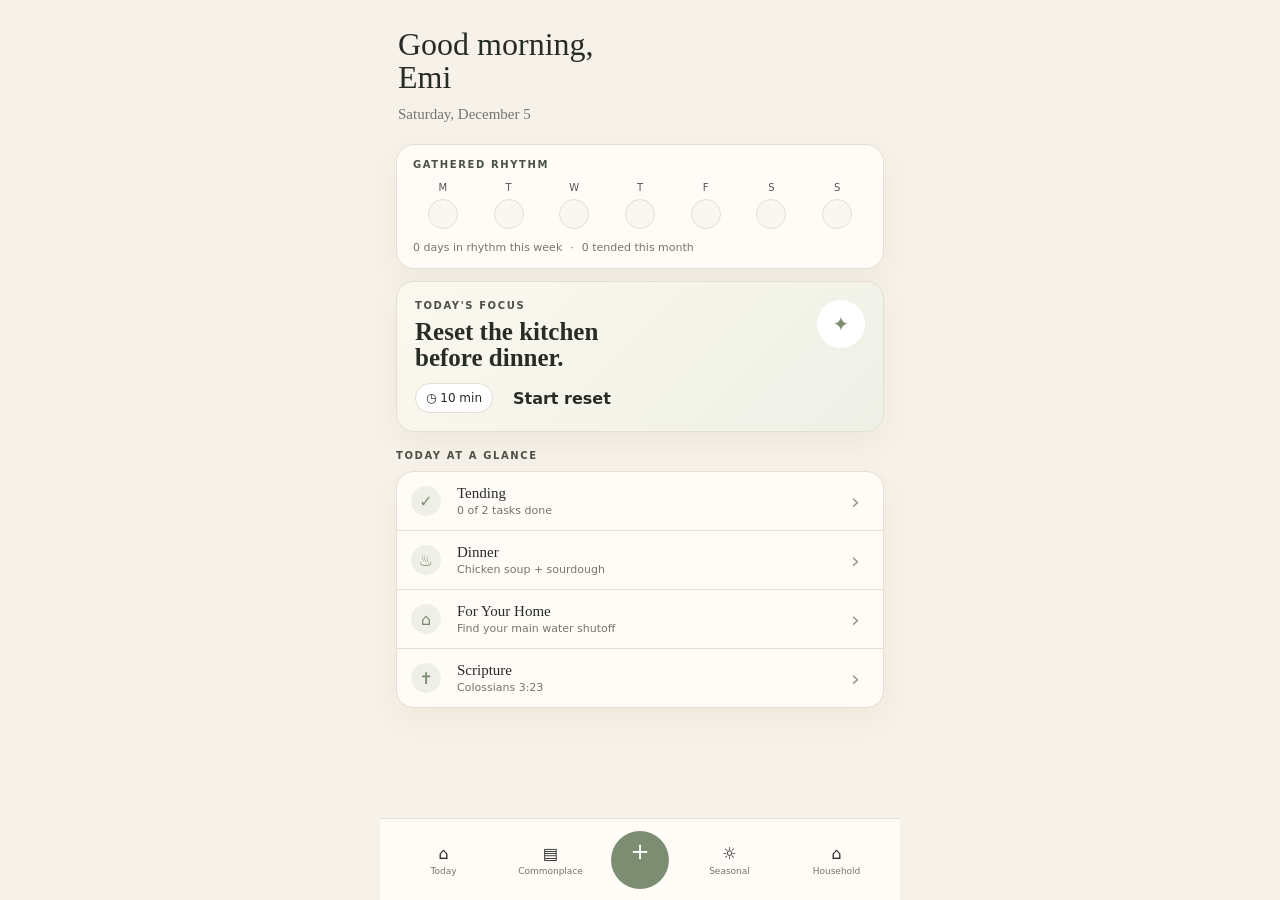
==== commit 88bb55fe: "Add files via upload" ====
--- a/index.html
+++ b/index.html
@@ -9,146 +9,119 @@
 </head>
 <body>
 <div class="app-shell">
-  <main>
-    <section class="screen active" data-screen="today">
-      <header class="hero-header">
-        <div>
-          <h1>Good morning,<br>Emi</h1>
-          <p id="dateLine"></p>
-        </div>
-        <div class="botanical">❧</div>
-      </header>
+<main>
+<section class="screen active" data-screen="today">
+<header class="hero-header">
+<div><h1>Good morning,<br>Emi</h1><p id="dateLine"></p></div>
+</header>
 
-      <section class="rhythm-panel">
-        <div class="eyebrow">GATHERED RHYTHM</div>
-        <div class="rhythm-week" id="rhythmWeek"></div>
-        <div class="rhythm-meta"><span id="rhythmText">0 days in rhythm this week</span><span>·</span><span id="monthText">0 tended this month</span></div>
-      </section>
+<section class="rhythm-panel">
+<div class="eyebrow">GATHERED RHYTHM</div>
+<div class="rhythm-week" id="rhythmWeek"></div>
+<div class="rhythm-meta"><span id="rhythmText"></span><span>·</span><span id="monthText"></span></div>
+</section>
 
-      <section class="focus-card">
-        <div>
-          <div class="eyebrow">TODAY'S FOCUS</div>
-          <h2 id="anchorText">Reset the kitchen<br>before dinner.</h2>
-          <div class="focus-actions">
-            <span class="time-pill">◷ 10 min</span>
-            <button id="resetBtn" class="link-btn">Start reset</button>
-          </div>
-        </div>
-        <button id="changeAnchorBtn" class="round-icon">❧</button>
-      </section>
+<section class="focus-card">
+<div>
+<div class="eyebrow">TODAY'S FOCUS</div>
+<h2 id="anchorText"></h2>
+<div class="focus-actions"><span class="time-pill">◷ 10 min</span><button id="resetBtn" class="link-btn">Start reset</button></div>
+</div>
+<button id="changeAnchorBtn" class="round-icon">✦</button>
+</section>
 
-      <div class="section-title">TODAY AT A GLANCE</div>
-      <div class="at-glance">
-        <button class="glance-row" id="openTending">
-          <span class="row-icon">✓</span>
-          <span class="row-copy"><strong>Tending</strong><small id="tendingSummary">0 of 0 tasks done</small></span>
-          <span class="chev">›</span>
-        </button>
-        <button class="glance-row" id="openDinner">
-          <span class="row-icon">♨</span>
-          <span class="row-copy"><strong>Dinner</strong><small id="dinnerText">Chicken soup + sourdough</small></span>
-          <span class="chev">›</span>
-        </button>
-        <button class="glance-row" id="openStewardship">
-          <span class="row-icon">⌂</span>
-          <span class="row-copy"><strong>For Your Home</strong><small>Find your main water shutoff</small></span>
-          <span class="chev">›</span>
-        </button>
-        <button class="glance-row" id="openScripture">
-          <span class="row-icon">✝</span>
-          <span class="row-copy"><strong>Scripture</strong><small>Colossians 3:23</small></span>
-          <span class="chev">›</span>
-        </button>
-      </div>
-    </section>
+<div class="section-title">TODAY AT A GLANCE</div>
+<div class="at-glance">
+<button class="glance-row" id="openTending"><span class="row-icon">✓</span><span class="row-copy"><strong>Tending</strong><small id="tendingSummary"></small></span><span class="chev">›</span></button>
+<button class="glance-row" id="openDinner"><span class="row-icon">♨</span><span class="row-copy"><strong>Dinner</strong><small id="dinnerText"></small></span><span class="chev">›</span></button>
+<button class="glance-row" data-go="household"><span class="row-icon">⌂</span><span class="row-copy"><strong>For Your Home</strong><small id="homeSummary">One thing worth knowing today</small></span><span class="chev">›</span></button>
+<button class="glance-row" data-go="faith"><span class="row-icon">✝</span><span class="row-copy"><strong>Scripture</strong><small>Colossians 3:23</small></span><span class="chev">›</span></button>
+</div>
+</section>
 
-    <section class="screen" data-screen="faith">
-      <header class="subnav"><button data-go="today">‹</button><strong>Scripture</strong><button class="menu-dot">•••</button></header>
-      <div class="faith-page">
-        <div class="center eyebrow">TODAY'S WORD</div>
-        <h2 class="faith-title">Colossians 3:23</h2>
-        <div class="center botanical tinybot">❧</div>
-        <blockquote>Whatever you do, work heartily, as for the Lord and not for men.</blockquote>
-        <div class="center source">World English Bible</div>
+<section class="screen" data-screen="household">
+<header class="house-header">
+<div><div class="eyebrow">HOUSEHOLD</div><h1>Know your home.<br>Tend it well.</h1><p>Maintenance, projects, systems, and the little things that are easy to forget.</p></div>
+</header>
 
-        <div class="faith-actions">
-          <button id="reflectBtn"><span>♡</span><small>Reflect</small></button>
-          <button id="highlightBtn"><span>✎</span><small>Highlight</small></button>
-          <button id="noteBtn"><span>▤</span><small>Note</small></button>
-        </div>
+<section class="house-feature" id="nextStewardship">
+<div class="feature-top"><span class="feature-icon">⌂</span><span class="status-chip">NEXT TO TEND</span></div>
+<h2 id="nextStewardshipTitle">Find your main water shutoff</h2>
+<p id="nextStewardshipWhy">Know where it is before an emergency.</p>
+<div class="feature-actions"><button id="learnNext">Learn</button><button id="completeNext">Mark done</button></div>
+</section>
 
-        <div class="section-title">GO DEEPER</div>
-        <div class="deeper-list">
-          <button id="readChapter"><span>📖</span><div><strong>Read Colossians 3</strong><small>Read the full chapter</small></div><b>›</b></button>
-          <button id="myNotes"><span>📝</span><div><strong>My Notes</strong><small>Your thoughts & prayers</small></div><b>›</b></button>
-          <button id="previousScriptures"><span>◷</span><div><strong>Previous Scriptures</strong><small>See your daily journey</small></div><b>›</b></button>
-          <button id="bibleLessons"><span>✧</span><div><strong>Bible Lessons</strong><small>Grow in the Word</small></div><b>›</b></button>
-        </div>
-      </div>
-    </section>
-
-    <section class="screen" data-screen="reader">
-      <header class="subnav"><button data-go="faith">‹</button><strong>Colossians 3</strong><button class="menu-dot">•••</button></header>
-      <div class="reader-tools"><span>☼</span><span>Aa</span></div>
-      <article class="bible-reader" id="bibleReader"></article>
-      <nav class="reader-nav"><button>📖<small>Read</small></button><button id="readerNotes">✎<small>Notes</small></button><button>▤<small>Highlights</small></button><button>⌕<small>Search</small></button></nav>
-    </section>
-
-    <section class="screen" data-screen="household">
-      <header class="subnav"><button data-go="today">‹</button><strong>Home Stewardship</strong><button class="menu-dot">•••</button></header>
-      <div class="steward-page">
-        <h2>Main water shutoff</h2>
-        <p class="lede">Find it before you need it.</p>
-        <div class="house-sketch">⌂</div>
-
-        <div class="section-title">WHAT IT LOOKS LIKE</div>
-        <div class="valve-grid">
-          <div class="valve-card"><div class="gate-art"><span></span></div><strong>Gate valve</strong><small>(round wheel)</small></div>
-          <div class="valve-card"><div class="ball-art"><span></span></div><strong>Ball valve</strong><small>(straight lever)</small></div>
-        </div>
-
-        <div class="section-title">WHERE TO LOOK</div>
-        <ol class="look-list">
-          <li>Where the water line enters your home</li>
-          <li>Basement wall facing the street</li>
-          <li>Near your water meter</li>
-          <li>Utility room or crawl space</li>
-        </ol>
-
-        <div class="safety-note">💡 Don’t force a stuck, corroded, or leaking valve. If unsure, call a licensed plumber.</div>
-        <button class="cta" id="foundMine">✓ I found mine</button>
-        <button class="subtle-btn" id="cantFind">Still can’t find it?</button>
-      </div>
-    </section>
-
-    <section class="screen" data-screen="commonplace">
-      <header class="hero-header small-head"><div><div class="eyebrow">COMMONPLACE</div><h1>Things worth<br>keeping.</h1></div></header>
-      <div class="placeholder-card">This section is next after the Today redesign is stable.</div>
-    </section>
-
-    <section class="screen" data-screen="seasonal">
-      <header class="hero-header small-head"><div><div class="eyebrow">SEASONAL</div><h1>August<br>at home.</h1></div></header>
-      <div class="placeholder-card">Seasonal will use this same visual language.</div>
-    </section>
-  </main>
-
-  <nav class="bottom-nav">
-    <button data-go="today" class="active"><span>⌂</span><small>Today</small></button>
-    <button data-go="commonplace"><span>▤</span><small>Commonplace</small></button>
-    <button class="add-button" id="quickAdd">＋</button>
-    <button data-go="seasonal"><span>❧</span><small>Seasonal</small></button>
-    <button data-go="household"><span>⌂</span><small>Household</small></button>
-  </nav>
+<div class="house-grid">
+<button class="house-tile" data-house-section="stewardship"><span>✓</span><strong>Stewardship</strong><small>Maintenance & homeowner know-how</small></button>
+<button class="house-tile" data-house-section="rooms"><span>⌂</span><strong>Rooms</strong><small>Tasks, notes & projects by area</small></button>
+<button class="house-tile" data-house-section="systems"><span>⚙</span><strong>Systems</strong><small>Furnace, water heater, appliances</small></button>
+<button class="house-tile" data-house-section="projects"><span>◇</span><strong>Projects</strong><small>Repairs & improvements</small></button>
+<button class="house-tile" data-house-section="reference"><span>▤</span><strong>Home Reference</strong><small>Paint, filters, measurements & more</small></button>
+<button class="house-tile" data-house-section="history"><span>◷</span><strong>History</strong><small>What was done and when</small></button>
 </div>
 
-<dialog id="sheet">
-  <div class="sheet">
-    <div class="grab"></div>
-    <button class="close-sheet" id="closeSheet">×</button>
-    <div id="sheetBody"></div>
-  </div>
-</dialog>
+<div class="section-title">HOME KNOWLEDGE</div>
+<div class="knowledge-list" id="knowledgeList"></div>
+</section>
 
+<section class="screen" data-screen="stewardship">
+<header class="subnav"><button data-go="household">‹</button><strong>Stewardship</strong><button class="menu-dot">•••</button></header>
+<div class="section-intro"><div class="eyebrow">YOUR HOME'S LIVING MANUAL</div><h2>Things worth knowing before you need them.</h2></div>
+<div id="stewardshipList" class="stack"></div>
+</section>
+
+<section class="screen" data-screen="rooms">
+<header class="subnav"><button data-go="household">‹</button><strong>Rooms & Areas</strong><button class="menu-dot">•••</button></header>
+<div class="section-intro"><h2>Your actual home.</h2><p>Organize tending, projects, and notes around the places they belong.</p></div>
+<div id="roomsGrid" class="room-grid"></div>
+<button class="inline-add" id="addRoomBtn">+ Add room or area</button>
+</section>
+
+<section class="screen" data-screen="systems">
+<header class="subnav"><button data-go="household">‹</button><strong>Systems & Appliances</strong><button class="menu-dot">•••</button></header>
+<div class="section-intro"><h2>Know what keeps your home running.</h2><p>Save the useful details you never want to hunt for again.</p></div>
+<div id="systemsList" class="stack"></div>
+<button class="inline-add" id="addSystemBtn">+ Add system or appliance</button>
+</section>
+
+<section class="screen" data-screen="projects">
+<header class="subnav"><button data-go="household">‹</button><strong>Projects & Repairs</strong><button class="menu-dot">•••</button></header>
+<div class="section-intro"><h2>Fix, improve, finish.</h2><p>Keep projects simple until they need more detail.</p></div>
+<div id="projectsList" class="stack"></div>
+<button class="inline-add" id="addProjectBtn">+ Add project</button>
+</section>
+
+<section class="screen" data-screen="reference">
+<header class="subnav"><button data-go="household">‹</button><strong>Home Reference</strong><button class="menu-dot">•••</button></header>
+<div class="section-intro"><h2>Useful things worth remembering.</h2><p>Filter sizes, paint colors, measurements, locations, and more.</p></div>
+<div id="referenceList" class="stack"></div>
+<button class="inline-add" id="addReferenceBtn">+ Add reference</button>
+</section>
+
+<section class="screen" data-screen="history">
+<header class="subnav"><button data-go="household">‹</button><strong>Maintenance History</strong><button class="menu-dot">•••</button></header>
+<div class="section-intro"><h2>Your home's record.</h2><p>Completed stewardship items and maintenance show up here automatically.</p></div>
+<div id="historyList" class="stack"></div>
+</section>
+
+<section class="screen" data-screen="faith">
+<header class="subnav"><button data-go="today">‹</button><strong>Scripture</strong><button class="menu-dot">•••</button></header>
+<div class="faith-page"><div class="center eyebrow">TODAY'S WORD</div><h2 class="faith-title">Colossians 3:23</h2><blockquote>Whatever you do, work heartily, as for the Lord and not for men.</blockquote><div class="center source">World English Bible</div></div>
+</section>
+
+<section class="screen" data-screen="commonplace"><header class="hero-header small-head"><div><div class="eyebrow">COMMONPLACE</div><h1>Things worth<br>keeping.</h1></div></header><div class="placeholder-card">Commonplace comes after Household is stable.</div></section>
+<section class="screen" data-screen="seasonal"><header class="hero-header small-head"><div><div class="eyebrow">SEASONAL</div><h1>August<br>at home.</h1></div></header><div class="placeholder-card">Seasonal will use this same design system.</div></section>
+</main>
+
+<nav class="bottom-nav">
+<button data-go="today" class="active"><span>⌂</span><small>Today</small></button>
+<button data-go="commonplace"><span>▤</span><small>Commonplace</small></button>
+<button class="add-button" id="quickAdd">＋</button>
+<button data-go="seasonal"><span>☼</span><small>Seasonal</small></button>
+<button data-go="household"><span>⌂</span><small>Household</small></button>
+</nav>
+</div>
+
+<dialog id="sheet"><div class="sheet"><div class="grab"></div><button class="close-sheet" id="closeSheet">×</button><div id="sheetBody"></div></div></dialog>
 <script src="app.js"></script>
-</body>
-</html>+</body></html>
--- a/styles.css
+++ b/styles.css
@@ -1,32 +1,9 @@
-:root{
---bg:#F7F2E9;--paper:#FFFCF7;--ink:#282C27;--muted:#77746D;--sage:#7D8D72;
---sage2:#AAB49C;--sage3:#E9EDE4;--line:#E5DED3;--warm:#F0E9D8;--shadow:0 12px 30px rgba(78,69,57,.06)
-}
-*{box-sizing:border-box}html,body{margin:0;background:var(--bg);color:var(--ink);font-family:Inter,system-ui,-apple-system,"Segoe UI",sans-serif}
-body{min-height:100vh}.app-shell{max-width:520px;margin:auto;min-height:100vh;background:var(--bg)}
-main{padding:18px 16px 110px}.screen{display:none}.screen.active{display:block}button{font:inherit;color:inherit}
-h1,h2,h3{font-family:Georgia,"Times New Roman",serif;margin:0}.hero-header{display:flex;justify-content:space-between;align-items:flex-start;padding:10px 2px 18px}
-.hero-header h1{font-size:32px;line-height:1.02;font-weight:500}.hero-header p{color:var(--muted);font-family:Georgia,serif;margin:10px 0 0;font-size:16px}
-.botanical{font-size:42px;color:var(--sage2);transform:rotate(-20deg);opacity:.9}.tinybot{font-size:22px}.eyebrow,.section-title{font-size:10px;letter-spacing:.16em;font-weight:800;color:#4B5147}
-.section-title{margin:18px 0 10px}.rhythm-panel,.focus-card,.at-glance,.faith-hero,.valve-card,.placeholder-card{background:var(--paper);border:1px solid var(--line);border-radius:18px;box-shadow:var(--shadow)}
-.rhythm-panel{padding:14px 16px;margin-bottom:12px}.rhythm-week{display:grid;grid-template-columns:repeat(7,1fr);gap:6px;margin-top:12px}
-.rhythm-day{text-align:center;font-size:10px;color:#555}.rhythm-day span{display:block;width:30px;height:30px;border-radius:50%;border:1px solid var(--line);margin:6px auto 0;background:#FAF7F1;position:relative}
-.rhythm-day.done span{background:var(--sage);border-color:var(--sage)}.rhythm-day.done span:after{content:"❧";color:white;font-size:14px;position:absolute;inset:5px}.rhythm-meta{display:flex;gap:8px;margin-top:12px;font-size:11px;color:var(--muted)}
-.focus-card{display:flex;justify-content:space-between;gap:12px;padding:18px;background:linear-gradient(135deg,#FBF8EF,#EEF0E6);margin-bottom:18px}
-.focus-card h2{font-size:25px;line-height:1.05;margin:8px 0 12px}.focus-actions{display:flex;gap:14px;align-items:center}.time-pill{font-size:12px;border:1px solid var(--line);padding:7px 10px;border-radius:999px;background:#fff}.link-btn{border:0;background:transparent;font-weight:700}
-.round-icon{width:48px;height:48px;border-radius:50%;border:0;background:#fff;color:var(--sage);font-size:25px}
-.at-glance{overflow:hidden}.glance-row{width:100%;display:grid;grid-template-columns:36px 1fr 18px;gap:10px;align-items:center;text-align:left;padding:13px 14px;border:0;background:transparent;border-bottom:1px solid var(--line)}
-.glance-row:last-child{border-bottom:0}.row-icon{width:30px;height:30px;border-radius:50%;background:#EEF0E7;display:flex;align-items:center;justify-content:center;color:var(--sage)}
-.row-copy{display:flex;flex-direction:column;gap:2px}.row-copy strong{font-family:Georgia,serif;font-size:15px;font-weight:500}.row-copy small{color:var(--muted);font-size:11px}.chev{font-size:22px;color:#9A948A}
-.bottom-nav{position:fixed;bottom:0;left:50%;transform:translateX(-50%);width:min(520px,100%);height:82px;background:rgba(255,252,247,.97);border-top:1px solid var(--line);display:grid;grid-template-columns:1fr 1fr 72px 1fr 1fr;align-items:center;padding:8px 10px}
-.bottom-nav button{border:0;background:transparent;display:flex;flex-direction:column;align-items:center;gap:3px}.bottom-nav small{font-size:9px;color:var(--muted)}.bottom-nav button.active small{color:var(--sage);font-weight:800}.add-button{width:58px;height:58px;border-radius:50%!important;background:var(--sage)!important;color:white!important;font-size:28px;justify-self:center}
-.subnav{display:grid;grid-template-columns:40px 1fr 40px;align-items:center;margin:2px -2px 18px}.subnav button{border:0;background:transparent;font-size:26px}.subnav strong{text-align:center;font-size:15px}.menu-dot{font-size:16px!important}
-.faith-page{padding:8px 2px}.center{text-align:center}.faith-title{text-align:center;font-size:29px;font-weight:500;margin:10px 0}.faith-page blockquote{font-family:Georgia,serif;font-size:25px;line-height:1.45;text-align:center;margin:26px 20px 10px}.source{text-align:center;color:var(--muted);font-family:Georgia,serif;font-size:13px}
-.faith-actions{display:grid;grid-template-columns:repeat(3,1fr);gap:10px;margin:24px 0}.faith-actions button{background:var(--paper);border:1px solid var(--line);border-radius:16px;padding:14px 8px;display:flex;flex-direction:column;align-items:center;gap:6px}.faith-actions span{font-size:24px}.faith-actions small{font-size:11px}
-.deeper-list{background:var(--paper);border:1px solid var(--line);border-radius:18px;overflow:hidden}.deeper-list button{width:100%;display:grid;grid-template-columns:34px 1fr 15px;gap:10px;text-align:left;align-items:center;padding:13px 14px;border:0;border-bottom:1px solid var(--line);background:transparent}.deeper-list button:last-child{border-bottom:0}.deeper-list div{display:flex;flex-direction:column;gap:2px}.deeper-list strong{font-family:Georgia,serif;font-weight:500}.deeper-list small{font-size:11px;color:var(--muted)}
-.reader-tools{display:flex;justify-content:flex-end;gap:16px;padding:0 6px 8px}.bible-reader{background:var(--paper);border-radius:18px;padding:16px 18px 90px;line-height:1.55;font-family:Georgia,serif;font-size:19px}.verse-line{padding:6px 4px;border-radius:8px}.verse-line.highlighted{background:#EBEAD7}.verse-num{font-size:10px;color:var(--sage);vertical-align:super;margin-right:5px}.reader-nav{position:fixed;bottom:82px;left:50%;transform:translateX(-50%);width:min(520px,100%);display:grid;grid-template-columns:repeat(4,1fr);background:var(--paper);border-top:1px solid var(--line);padding:8px}.reader-nav button{border:0;background:transparent;display:flex;flex-direction:column;gap:4px;align-items:center}.reader-nav small{font-size:9px}
-.steward-page{padding:4px 2px}.steward-page h2{font-size:28px;font-weight:500}.lede{font-family:Georgia,serif;color:var(--muted);margin-top:4px}.house-sketch{font-size:48px;text-align:right;color:#C7C3B5;margin-top:-35px}
-.valve-grid{display:grid;grid-template-columns:1fr 1fr;gap:10px}.valve-card{padding:12px;text-align:center}.valve-card strong,.valve-card small{display:block}.valve-card strong{font-family:Georgia,serif;font-weight:500;margin-top:6px}.valve-card small{font-size:10px;color:var(--muted)}
-.gate-art,.ball-art{height:78px;position:relative}.gate-art:before,.ball-art:before{content:"";position:absolute;left:15%;right:15%;top:35px;height:16px;background:#A9AAA4;border-radius:4px}.gate-art span{position:absolute;width:42px;height:42px;border:5px double var(--sage);border-radius:50%;left:50%;top:7px;transform:translateX(-50%)}.gate-art span:after{content:"";position:absolute;width:8px;height:30px;background:#9D9E98;left:50%;top:34px;transform:translateX(-50%)}.ball-art span{position:absolute;width:52px;height:8px;background:#456B89;left:50%;top:11px;transform:translateX(-50%) rotate(-3deg);border-radius:5px}.ball-art span:after{content:"";position:absolute;width:9px;height:27px;background:#9D9E98;left:50%;top:5px;transform:translateX(-50%) rotate(3deg)}
-.look-list{list-style:none;padding:0;counter-reset:steps}.look-list li{counter-increment:steps;padding:9px 0 9px 34px;position:relative;border-bottom:1px solid #EEE8DE;font-size:13px}.look-list li:before{content:counter(steps);position:absolute;left:0;top:8px;width:22px;height:22px;border-radius:50%;background:var(--sage);color:white;display:flex;align-items:center;justify-content:center;font-size:10px}.safety-note{background:#F2EEE4;border-radius:14px;padding:12px;font-size:12px;line-height:1.45;margin:14px 0}.cta{width:100%;border:0;background:var(--sage);color:white;padding:13px;border-radius:999px;font-family:Georgia,serif;font-size:16px}.subtle-btn{width:100%;border:0;background:transparent;padding:12px;color:#6C735F;font-size:12px}
-.placeholder-card{padding:20px;color:var(--muted)}dialog{border:0;padding:0;background:transparent;width:min(520px,100%);max-width:none}dialog::backdrop{background:rgba(38,37,33,.42);backdrop-filter:blur(3px)}.sheet{background:var(--paper);border-radius:26px 26px 0 0;padding:14px 20px 28px;position:relative;min-height:260px}.grab{width:38px;height:4px;border-radius:4px;background:#CFC7BB;margin:0 auto 18px}.close-sheet{position:absolute;right:18px;top:18px;border:0;background:transparent;font-size:28px}.sheet h2{font-size:29px;font-weight:500}.sheet .eyebrow{margin-top:10px}.checklist{margin:22px 0}.checkitem{display:flex;gap:12px;align-items:center;padding:11px 0;font-family:Georgia,serif}.checkitem input{width:22px;height:22px;accent-color:var(--sage)}.progress{height:3px;background:#E5DED3;border-radius:4px;margin:18px 0}.progress span{display:block;height:100%;background:var(--sage);border-radius:4px}.sheet input,.sheet textarea{width:100%;border:1px solid var(--line);border-radius:12px;padding:12px;background:#fff;margin:6px 0 12px}.sheet textarea{min-height:90px}.photo-box{border:1px dashed #D9D0C4;border-radius:14px;padding:24px;text-align:center;color:var(--muted);margin:8px 0 14px}.small-head{padding-top:15px}+:root{--bg:#F7F2E9;--paper:#FFFCF7;--ink:#282C27;--muted:#77746D;--sage:#7D8D72;--sage2:#AAB49C;--sage3:#E9EDE4;--line:#E5DED3;--warm:#F0E9D8;--shadow:0 12px 30px rgba(78,69,57,.06)}
+*{box-sizing:border-box}html,body{margin:0;background:var(--bg);color:var(--ink);font-family:Inter,system-ui,-apple-system,"Segoe UI",sans-serif}body{min-height:100vh}.app-shell{max-width:520px;margin:auto;min-height:100vh}main{padding:18px 16px 110px}.screen{display:none}.screen.active{display:block}button,input,textarea,select{font:inherit;color:inherit}h1,h2,h3{font-family:Georgia,"Times New Roman",serif;margin:0}.hero-header{padding:10px 2px 18px}.hero-header h1,.house-header h1{font-size:32px;line-height:1.03;font-weight:500}.hero-header p,.house-header p{color:var(--muted);font-family:Georgia,serif;margin:10px 0 0;font-size:15px;line-height:1.45}.eyebrow,.section-title{font-size:10px;letter-spacing:.16em;font-weight:800;color:#4B5147}.section-title{margin:18px 0 10px}.rhythm-panel,.focus-card,.at-glance,.placeholder-card,.house-feature,.house-tile,.knowledge-card,.list-card,.room-card{background:var(--paper);border:1px solid var(--line);border-radius:18px;box-shadow:var(--shadow)}
+.rhythm-panel{padding:14px 16px;margin-bottom:12px}.rhythm-week{display:grid;grid-template-columns:repeat(7,1fr);gap:6px;margin-top:12px}.rhythm-day{text-align:center;font-size:10px;color:#555}.rhythm-day span{display:block;width:30px;height:30px;border-radius:50%;border:1px solid var(--line);margin:6px auto 0;background:#FAF7F1;position:relative}.rhythm-day.done span{background:var(--sage);border-color:var(--sage)}.rhythm-day.done span:after{content:"✓";color:white;font-size:14px;position:absolute;inset:5px}.rhythm-meta{display:flex;gap:8px;margin-top:12px;font-size:11px;color:var(--muted)}
+.focus-card{display:flex;justify-content:space-between;gap:12px;padding:18px;background:linear-gradient(135deg,#FBF8EF,#EEF0E6);margin-bottom:18px}.focus-card h2{font-size:25px;line-height:1.05;margin:8px 0 12px}.focus-actions{display:flex;gap:14px;align-items:center}.time-pill{font-size:12px;border:1px solid var(--line);padding:7px 10px;border-radius:999px;background:#fff}.link-btn{border:0;background:transparent;font-weight:700}.round-icon{width:48px;height:48px;border-radius:50%;border:0;background:#fff;color:var(--sage);font-size:20px}
+.at-glance{overflow:hidden}.glance-row{width:100%;display:grid;grid-template-columns:36px 1fr 18px;gap:10px;align-items:center;text-align:left;padding:13px 14px;border:0;background:transparent;border-bottom:1px solid var(--line)}.glance-row:last-child{border-bottom:0}.row-icon{width:30px;height:30px;border-radius:50%;background:#EEF0E7;display:flex;align-items:center;justify-content:center;color:var(--sage)}.row-copy{display:flex;flex-direction:column;gap:2px}.row-copy strong{font-family:Georgia,serif;font-size:15px;font-weight:500}.row-copy small{color:var(--muted);font-size:11px}.chev{font-size:22px;color:#9A948A}
+.bottom-nav{position:fixed;bottom:0;left:50%;transform:translateX(-50%);width:min(520px,100%);height:82px;background:rgba(255,252,247,.97);border-top:1px solid var(--line);display:grid;grid-template-columns:1fr 1fr 72px 1fr 1fr;align-items:center;padding:8px 10px}.bottom-nav button{border:0;background:transparent;display:flex;flex-direction:column;align-items:center;gap:3px}.bottom-nav small{font-size:9px;color:var(--muted)}.add-button{width:58px;height:58px;border-radius:50%!important;background:var(--sage)!important;color:white!important;font-size:28px;justify-self:center}
+.house-header{padding:10px 2px 18px}.house-feature{padding:18px;background:linear-gradient(135deg,#F8F4EB,#ECEFE7);margin-bottom:14px}.feature-top{display:flex;justify-content:space-between;align-items:center}.feature-icon{width:34px;height:34px;border-radius:50%;background:#fff;display:flex;align-items:center;justify-content:center;color:var(--sage)}.status-chip{font-size:9px;letter-spacing:.12em;background:#fff;border:1px solid var(--line);padding:6px 9px;border-radius:999px;color:var(--muted)}.house-feature h2{font-size:25px;font-weight:500;margin-top:12px}.house-feature p{color:var(--muted);font-size:13px;line-height:1.4}.feature-actions{display:flex;gap:14px;margin-top:12px}.feature-actions button{border:0;background:transparent;color:var(--sage);font-weight:800;padding:0}.house-grid{display:grid;grid-template-columns:1fr 1fr;gap:10px}.house-tile{text-align:left;padding:15px;border:1px solid var(--line);background:var(--paper);border-radius:18px;box-shadow:var(--shadow)}.house-tile span{display:flex;width:30px;height:30px;border-radius:50%;align-items:center;justify-content:center;background:#EEF0E7;color:var(--sage);margin-bottom:10px}.house-tile strong,.house-tile small{display:block}.house-tile strong{font-family:Georgia,serif;font-weight:500}.house-tile small{font-size:10px;color:var(--muted);line-height:1.35;margin-top:4px}.knowledge-list,.stack{display:grid;gap:10px}.knowledge-card,.list-card{padding:14px}.knowledge-card strong,.list-card strong{font-family:Georgia,serif;font-weight:500}.knowledge-card small,.list-card small{display:block;color:var(--muted);font-size:11px;line-height:1.4;margin-top:4px}.subnav{display:grid;grid-template-columns:40px 1fr 40px;align-items:center;margin:2px -2px 18px}.subnav button{border:0;background:transparent;font-size:26px}.subnav strong{text-align:center;font-size:15px}.menu-dot{font-size:16px!important}.section-intro{margin:4px 2px 16px}.section-intro h2{font-size:27px;font-weight:500}.section-intro p{color:var(--muted);font-size:13px;line-height:1.45}.room-grid{display:grid;grid-template-columns:1fr 1fr;gap:10px}.room-card{padding:14px;text-align:left}.room-card strong,.room-card small{display:block}.room-card strong{font-family:Georgia,serif;font-weight:500}.room-card small{font-size:10px;color:var(--muted);margin-top:4px}.inline-add{width:100%;border:1px dashed #D8D0C4;background:transparent;border-radius:16px;padding:13px;margin-top:12px;color:var(--sage);font-weight:800}
+.faith-page{padding:8px 2px}.center{text-align:center}.faith-title{text-align:center;font-size:29px;font-weight:500}.faith-page blockquote{font-family:Georgia,serif;font-size:25px;line-height:1.45;text-align:center;margin:26px 20px 10px}.source{text-align:center;color:var(--muted);font-family:Georgia,serif;font-size:13px}.placeholder-card{padding:20px;color:var(--muted)}
+dialog{border:0;padding:0;background:transparent;width:min(520px,100%);max-width:none}dialog::backdrop{background:rgba(38,37,33,.42);backdrop-filter:blur(3px)}.sheet{background:var(--paper);border-radius:26px 26px 0 0;padding:14px 20px 28px;position:relative;min-height:260px}.grab{width:38px;height:4px;border-radius:4px;background:#CFC7BB;margin:0 auto 18px}.close-sheet{position:absolute;right:18px;top:18px;border:0;background:transparent;font-size:28px}.sheet h2{font-size:27px;font-weight:500}.sheet input,.sheet textarea,.sheet select{width:100%;border:1px solid var(--line);border-radius:12px;padding:12px;background:#fff;margin:6px 0 12px}.sheet textarea{min-height:88px}.sheet .eyebrow{margin-top:8px}.checklist{margin:16px 0}.checkitem{display:grid;grid-template-columns:24px 1fr;gap:10px;align-items:center;padding:10px 0;border-bottom:1px solid #EEE8DE;font-family:Georgia,serif}.checkitem:last-child{border-bottom:0}.checkitem input{width:20px;height:20px;accent-color:var(--sage)}.progress{height:3px;background:#E5DED3;border-radius:4px;margin:16px 0}.progress span{display:block;height:100%;background:var(--sage);border-radius:4px}.cta{width:100%;border:0;background:var(--sage);color:white;padding:13px;border-radius:999px;font-family:Georgia,serif;font-size:16px}.subtle-btn{width:100%;border:0;background:transparent;padding:12px;color:#6C735F;font-size:12px}.meta-row{display:flex;justify-content:space-between;gap:10px;color:var(--muted);font-size:11px}.visual-guide{display:grid;grid-template-columns:1fr 1fr;gap:10px;margin:12px 0}.valve-mini{border:1px solid var(--line);background:#F6F2EA;border-radius:14px;padding:12px;text-align:center}.valve-mini strong{font-family:Georgia,serif;font-weight:500}.valve-mini small{display:block;color:var(--muted);font-size:10px;margin-top:3px}.wheel-art,.lever-art{height:54px;position:relative;margin-bottom:5px}.wheel-art:before,.lever-art:before{content:"";position:absolute;left:14%;right:14%;top:26px;height:10px;background:#AAA9A2;border-radius:3px}.wheel-art span{position:absolute;width:32px;height:32px;border:4px double var(--sage);border-radius:50%;left:50%;top:4px;transform:translateX(-50%)}.lever-art span{position:absolute;width:43px;height:7px;background:#456B89;left:50%;top:7px;transform:translateX(-50%);border-radius:4px}.guide-list{padding-left:20px;color:#4B4D48}.guide-list li{padding:5px 0;font-size:13px}.note-box{background:#F3EFE6;border-radius:14px;padding:12px;font-size:12px;line-height:1.45;margin:12px 0}
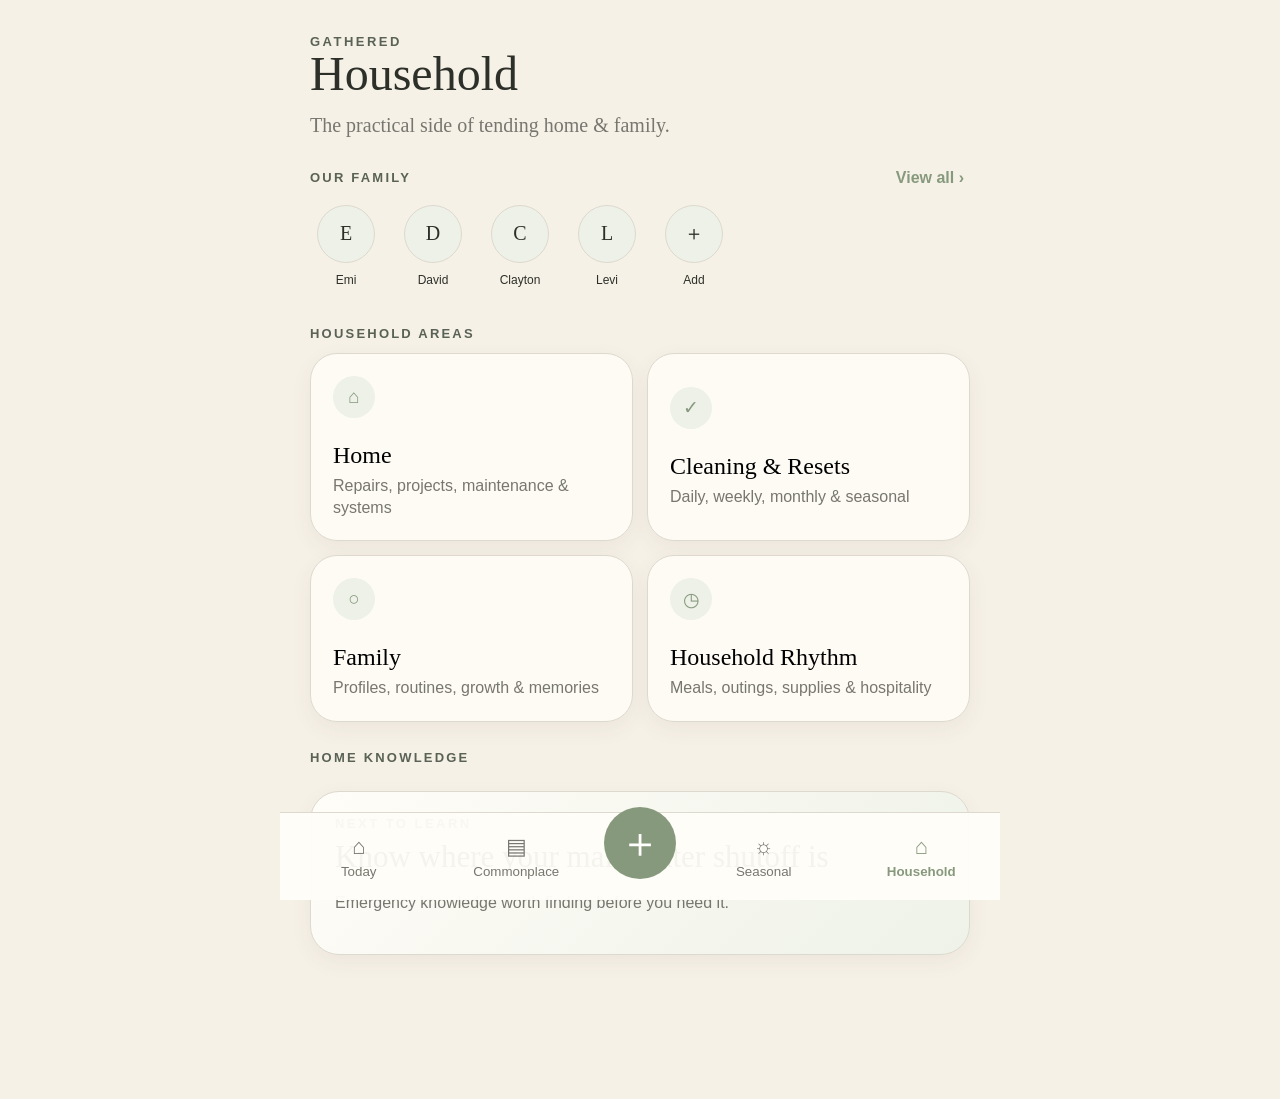
==== commit e7c3272d: "Add files via upload" ====
--- a/index.html
+++ b/index.html
@@ -1,127 +1,24 @@
 <!doctype html>
 <html lang="en">
 <head>
-<meta charset="utf-8">
-<meta name="viewport" content="width=device-width,initial-scale=1,viewport-fit=cover">
-<meta name="theme-color" content="#F7F2E9">
-<title>Gathered</title>
-<link rel="stylesheet" href="styles.css">
+  <meta charset="utf-8">
+  <meta name="viewport" content="width=device-width,initial-scale=1,viewport-fit=cover">
+  <meta name="theme-color" content="#f6f1e7">
+  <title>Gathered</title>
+  <link rel="stylesheet" href="styles.css">
 </head>
 <body>
-<div class="app-shell">
-<main>
-<section class="screen active" data-screen="today">
-<header class="hero-header">
-<div><h1>Good morning,<br>Emi</h1><p id="dateLine"></p></div>
-</header>
-
-<section class="rhythm-panel">
-<div class="eyebrow">GATHERED RHYTHM</div>
-<div class="rhythm-week" id="rhythmWeek"></div>
-<div class="rhythm-meta"><span id="rhythmText"></span><span>·</span><span id="monthText"></span></div>
-</section>
-
-<section class="focus-card">
-<div>
-<div class="eyebrow">TODAY'S FOCUS</div>
-<h2 id="anchorText"></h2>
-<div class="focus-actions"><span class="time-pill">◷ 10 min</span><button id="resetBtn" class="link-btn">Start reset</button></div>
+<div class="app">
+  <main id="app"></main>
+  <nav class="bottom-nav" aria-label="Primary">
+    <button data-nav="today"><span>⌂</span><small>Today</small></button>
+    <button data-nav="commonplace"><span>▤</span><small>Commonplace</small></button>
+    <button class="add" id="quickAdd" aria-label="Quick add">＋</button>
+    <button data-nav="seasonal"><span>☼</span><small>Seasonal</small></button>
+    <button data-nav="household" class="active"><span>⌂</span><small>Household</small></button>
+  </nav>
 </div>
-<button id="changeAnchorBtn" class="round-icon">✦</button>
-</section>
-
-<div class="section-title">TODAY AT A GLANCE</div>
-<div class="at-glance">
-<button class="glance-row" id="openTending"><span class="row-icon">✓</span><span class="row-copy"><strong>Tending</strong><small id="tendingSummary"></small></span><span class="chev">›</span></button>
-<button class="glance-row" id="openDinner"><span class="row-icon">♨</span><span class="row-copy"><strong>Dinner</strong><small id="dinnerText"></small></span><span class="chev">›</span></button>
-<button class="glance-row" data-go="household"><span class="row-icon">⌂</span><span class="row-copy"><strong>For Your Home</strong><small id="homeSummary">One thing worth knowing today</small></span><span class="chev">›</span></button>
-<button class="glance-row" data-go="faith"><span class="row-icon">✝</span><span class="row-copy"><strong>Scripture</strong><small>Colossians 3:23</small></span><span class="chev">›</span></button>
-</div>
-</section>
-
-<section class="screen" data-screen="household">
-<header class="house-header">
-<div><div class="eyebrow">HOUSEHOLD</div><h1>Know your home.<br>Tend it well.</h1><p>Maintenance, projects, systems, and the little things that are easy to forget.</p></div>
-</header>
-
-<section class="house-feature" id="nextStewardship">
-<div class="feature-top"><span class="feature-icon">⌂</span><span class="status-chip">NEXT TO TEND</span></div>
-<h2 id="nextStewardshipTitle">Find your main water shutoff</h2>
-<p id="nextStewardshipWhy">Know where it is before an emergency.</p>
-<div class="feature-actions"><button id="learnNext">Learn</button><button id="completeNext">Mark done</button></div>
-</section>
-
-<div class="house-grid">
-<button class="house-tile" data-house-section="stewardship"><span>✓</span><strong>Stewardship</strong><small>Maintenance & homeowner know-how</small></button>
-<button class="house-tile" data-house-section="rooms"><span>⌂</span><strong>Rooms</strong><small>Tasks, notes & projects by area</small></button>
-<button class="house-tile" data-house-section="systems"><span>⚙</span><strong>Systems</strong><small>Furnace, water heater, appliances</small></button>
-<button class="house-tile" data-house-section="projects"><span>◇</span><strong>Projects</strong><small>Repairs & improvements</small></button>
-<button class="house-tile" data-house-section="reference"><span>▤</span><strong>Home Reference</strong><small>Paint, filters, measurements & more</small></button>
-<button class="house-tile" data-house-section="history"><span>◷</span><strong>History</strong><small>What was done and when</small></button>
-</div>
-
-<div class="section-title">HOME KNOWLEDGE</div>
-<div class="knowledge-list" id="knowledgeList"></div>
-</section>
-
-<section class="screen" data-screen="stewardship">
-<header class="subnav"><button data-go="household">‹</button><strong>Stewardship</strong><button class="menu-dot">•••</button></header>
-<div class="section-intro"><div class="eyebrow">YOUR HOME'S LIVING MANUAL</div><h2>Things worth knowing before you need them.</h2></div>
-<div id="stewardshipList" class="stack"></div>
-</section>
-
-<section class="screen" data-screen="rooms">
-<header class="subnav"><button data-go="household">‹</button><strong>Rooms & Areas</strong><button class="menu-dot">•••</button></header>
-<div class="section-intro"><h2>Your actual home.</h2><p>Organize tending, projects, and notes around the places they belong.</p></div>
-<div id="roomsGrid" class="room-grid"></div>
-<button class="inline-add" id="addRoomBtn">+ Add room or area</button>
-</section>
-
-<section class="screen" data-screen="systems">
-<header class="subnav"><button data-go="household">‹</button><strong>Systems & Appliances</strong><button class="menu-dot">•••</button></header>
-<div class="section-intro"><h2>Know what keeps your home running.</h2><p>Save the useful details you never want to hunt for again.</p></div>
-<div id="systemsList" class="stack"></div>
-<button class="inline-add" id="addSystemBtn">+ Add system or appliance</button>
-</section>
-
-<section class="screen" data-screen="projects">
-<header class="subnav"><button data-go="household">‹</button><strong>Projects & Repairs</strong><button class="menu-dot">•••</button></header>
-<div class="section-intro"><h2>Fix, improve, finish.</h2><p>Keep projects simple until they need more detail.</p></div>
-<div id="projectsList" class="stack"></div>
-<button class="inline-add" id="addProjectBtn">+ Add project</button>
-</section>
-
-<section class="screen" data-screen="reference">
-<header class="subnav"><button data-go="household">‹</button><strong>Home Reference</strong><button class="menu-dot">•••</button></header>
-<div class="section-intro"><h2>Useful things worth remembering.</h2><p>Filter sizes, paint colors, measurements, locations, and more.</p></div>
-<div id="referenceList" class="stack"></div>
-<button class="inline-add" id="addReferenceBtn">+ Add reference</button>
-</section>
-
-<section class="screen" data-screen="history">
-<header class="subnav"><button data-go="household">‹</button><strong>Maintenance History</strong><button class="menu-dot">•••</button></header>
-<div class="section-intro"><h2>Your home's record.</h2><p>Completed stewardship items and maintenance show up here automatically.</p></div>
-<div id="historyList" class="stack"></div>
-</section>
-
-<section class="screen" data-screen="faith">
-<header class="subnav"><button data-go="today">‹</button><strong>Scripture</strong><button class="menu-dot">•••</button></header>
-<div class="faith-page"><div class="center eyebrow">TODAY'S WORD</div><h2 class="faith-title">Colossians 3:23</h2><blockquote>Whatever you do, work heartily, as for the Lord and not for men.</blockquote><div class="center source">World English Bible</div></div>
-</section>
-
-<section class="screen" data-screen="commonplace"><header class="hero-header small-head"><div><div class="eyebrow">COMMONPLACE</div><h1>Things worth<br>keeping.</h1></div></header><div class="placeholder-card">Commonplace comes after Household is stable.</div></section>
-<section class="screen" data-screen="seasonal"><header class="hero-header small-head"><div><div class="eyebrow">SEASONAL</div><h1>August<br>at home.</h1></div></header><div class="placeholder-card">Seasonal will use this same design system.</div></section>
-</main>
-
-<nav class="bottom-nav">
-<button data-go="today" class="active"><span>⌂</span><small>Today</small></button>
-<button data-go="commonplace"><span>▤</span><small>Commonplace</small></button>
-<button class="add-button" id="quickAdd">＋</button>
-<button data-go="seasonal"><span>☼</span><small>Seasonal</small></button>
-<button data-go="household"><span>⌂</span><small>Household</small></button>
-</nav>
-</div>
-
-<dialog id="sheet"><div class="sheet"><div class="grab"></div><button class="close-sheet" id="closeSheet">×</button><div id="sheetBody"></div></div></dialog>
+<dialog id="sheet"><div id="sheetBody"></div></dialog>
 <script src="app.js"></script>
-</body></html>+</body>
+</html>
--- a/styles.css
+++ b/styles.css
@@ -1,9 +1,34 @@
-:root{--bg:#F7F2E9;--paper:#FFFCF7;--ink:#282C27;--muted:#77746D;--sage:#7D8D72;--sage2:#AAB49C;--sage3:#E9EDE4;--line:#E5DED3;--warm:#F0E9D8;--shadow:0 12px 30px rgba(78,69,57,.06)}
-*{box-sizing:border-box}html,body{margin:0;background:var(--bg);color:var(--ink);font-family:Inter,system-ui,-apple-system,"Segoe UI",sans-serif}body{min-height:100vh}.app-shell{max-width:520px;margin:auto;min-height:100vh}main{padding:18px 16px 110px}.screen{display:none}.screen.active{display:block}button,input,textarea,select{font:inherit;color:inherit}h1,h2,h3{font-family:Georgia,"Times New Roman",serif;margin:0}.hero-header{padding:10px 2px 18px}.hero-header h1,.house-header h1{font-size:32px;line-height:1.03;font-weight:500}.hero-header p,.house-header p{color:var(--muted);font-family:Georgia,serif;margin:10px 0 0;font-size:15px;line-height:1.45}.eyebrow,.section-title{font-size:10px;letter-spacing:.16em;font-weight:800;color:#4B5147}.section-title{margin:18px 0 10px}.rhythm-panel,.focus-card,.at-glance,.placeholder-card,.house-feature,.house-tile,.knowledge-card,.list-card,.room-card{background:var(--paper);border:1px solid var(--line);border-radius:18px;box-shadow:var(--shadow)}
-.rhythm-panel{padding:14px 16px;margin-bottom:12px}.rhythm-week{display:grid;grid-template-columns:repeat(7,1fr);gap:6px;margin-top:12px}.rhythm-day{text-align:center;font-size:10px;color:#555}.rhythm-day span{display:block;width:30px;height:30px;border-radius:50%;border:1px solid var(--line);margin:6px auto 0;background:#FAF7F1;position:relative}.rhythm-day.done span{background:var(--sage);border-color:var(--sage)}.rhythm-day.done span:after{content:"✓";color:white;font-size:14px;position:absolute;inset:5px}.rhythm-meta{display:flex;gap:8px;margin-top:12px;font-size:11px;color:var(--muted)}
-.focus-card{display:flex;justify-content:space-between;gap:12px;padding:18px;background:linear-gradient(135deg,#FBF8EF,#EEF0E6);margin-bottom:18px}.focus-card h2{font-size:25px;line-height:1.05;margin:8px 0 12px}.focus-actions{display:flex;gap:14px;align-items:center}.time-pill{font-size:12px;border:1px solid var(--line);padding:7px 10px;border-radius:999px;background:#fff}.link-btn{border:0;background:transparent;font-weight:700}.round-icon{width:48px;height:48px;border-radius:50%;border:0;background:#fff;color:var(--sage);font-size:20px}
-.at-glance{overflow:hidden}.glance-row{width:100%;display:grid;grid-template-columns:36px 1fr 18px;gap:10px;align-items:center;text-align:left;padding:13px 14px;border:0;background:transparent;border-bottom:1px solid var(--line)}.glance-row:last-child{border-bottom:0}.row-icon{width:30px;height:30px;border-radius:50%;background:#EEF0E7;display:flex;align-items:center;justify-content:center;color:var(--sage)}.row-copy{display:flex;flex-direction:column;gap:2px}.row-copy strong{font-family:Georgia,serif;font-size:15px;font-weight:500}.row-copy small{color:var(--muted);font-size:11px}.chev{font-size:22px;color:#9A948A}
-.bottom-nav{position:fixed;bottom:0;left:50%;transform:translateX(-50%);width:min(520px,100%);height:82px;background:rgba(255,252,247,.97);border-top:1px solid var(--line);display:grid;grid-template-columns:1fr 1fr 72px 1fr 1fr;align-items:center;padding:8px 10px}.bottom-nav button{border:0;background:transparent;display:flex;flex-direction:column;align-items:center;gap:3px}.bottom-nav small{font-size:9px;color:var(--muted)}.add-button{width:58px;height:58px;border-radius:50%!important;background:var(--sage)!important;color:white!important;font-size:28px;justify-self:center}
-.house-header{padding:10px 2px 18px}.house-feature{padding:18px;background:linear-gradient(135deg,#F8F4EB,#ECEFE7);margin-bottom:14px}.feature-top{display:flex;justify-content:space-between;align-items:center}.feature-icon{width:34px;height:34px;border-radius:50%;background:#fff;display:flex;align-items:center;justify-content:center;color:var(--sage)}.status-chip{font-size:9px;letter-spacing:.12em;background:#fff;border:1px solid var(--line);padding:6px 9px;border-radius:999px;color:var(--muted)}.house-feature h2{font-size:25px;font-weight:500;margin-top:12px}.house-feature p{color:var(--muted);font-size:13px;line-height:1.4}.feature-actions{display:flex;gap:14px;margin-top:12px}.feature-actions button{border:0;background:transparent;color:var(--sage);font-weight:800;padding:0}.house-grid{display:grid;grid-template-columns:1fr 1fr;gap:10px}.house-tile{text-align:left;padding:15px;border:1px solid var(--line);background:var(--paper);border-radius:18px;box-shadow:var(--shadow)}.house-tile span{display:flex;width:30px;height:30px;border-radius:50%;align-items:center;justify-content:center;background:#EEF0E7;color:var(--sage);margin-bottom:10px}.house-tile strong,.house-tile small{display:block}.house-tile strong{font-family:Georgia,serif;font-weight:500}.house-tile small{font-size:10px;color:var(--muted);line-height:1.35;margin-top:4px}.knowledge-list,.stack{display:grid;gap:10px}.knowledge-card,.list-card{padding:14px}.knowledge-card strong,.list-card strong{font-family:Georgia,serif;font-weight:500}.knowledge-card small,.list-card small{display:block;color:var(--muted);font-size:11px;line-height:1.4;margin-top:4px}.subnav{display:grid;grid-template-columns:40px 1fr 40px;align-items:center;margin:2px -2px 18px}.subnav button{border:0;background:transparent;font-size:26px}.subnav strong{text-align:center;font-size:15px}.menu-dot{font-size:16px!important}.section-intro{margin:4px 2px 16px}.section-intro h2{font-size:27px;font-weight:500}.section-intro p{color:var(--muted);font-size:13px;line-height:1.45}.room-grid{display:grid;grid-template-columns:1fr 1fr;gap:10px}.room-card{padding:14px;text-align:left}.room-card strong,.room-card small{display:block}.room-card strong{font-family:Georgia,serif;font-weight:500}.room-card small{font-size:10px;color:var(--muted);margin-top:4px}.inline-add{width:100%;border:1px dashed #D8D0C4;background:transparent;border-radius:16px;padding:13px;margin-top:12px;color:var(--sage);font-weight:800}
-.faith-page{padding:8px 2px}.center{text-align:center}.faith-title{text-align:center;font-size:29px;font-weight:500}.faith-page blockquote{font-family:Georgia,serif;font-size:25px;line-height:1.45;text-align:center;margin:26px 20px 10px}.source{text-align:center;color:var(--muted);font-family:Georgia,serif;font-size:13px}.placeholder-card{padding:20px;color:var(--muted)}
-dialog{border:0;padding:0;background:transparent;width:min(520px,100%);max-width:none}dialog::backdrop{background:rgba(38,37,33,.42);backdrop-filter:blur(3px)}.sheet{background:var(--paper);border-radius:26px 26px 0 0;padding:14px 20px 28px;position:relative;min-height:260px}.grab{width:38px;height:4px;border-radius:4px;background:#CFC7BB;margin:0 auto 18px}.close-sheet{position:absolute;right:18px;top:18px;border:0;background:transparent;font-size:28px}.sheet h2{font-size:27px;font-weight:500}.sheet input,.sheet textarea,.sheet select{width:100%;border:1px solid var(--line);border-radius:12px;padding:12px;background:#fff;margin:6px 0 12px}.sheet textarea{min-height:88px}.sheet .eyebrow{margin-top:8px}.checklist{margin:16px 0}.checkitem{display:grid;grid-template-columns:24px 1fr;gap:10px;align-items:center;padding:10px 0;border-bottom:1px solid #EEE8DE;font-family:Georgia,serif}.checkitem:last-child{border-bottom:0}.checkitem input{width:20px;height:20px;accent-color:var(--sage)}.progress{height:3px;background:#E5DED3;border-radius:4px;margin:16px 0}.progress span{display:block;height:100%;background:var(--sage);border-radius:4px}.cta{width:100%;border:0;background:var(--sage);color:white;padding:13px;border-radius:999px;font-family:Georgia,serif;font-size:16px}.subtle-btn{width:100%;border:0;background:transparent;padding:12px;color:#6C735F;font-size:12px}.meta-row{display:flex;justify-content:space-between;gap:10px;color:var(--muted);font-size:11px}.visual-guide{display:grid;grid-template-columns:1fr 1fr;gap:10px;margin:12px 0}.valve-mini{border:1px solid var(--line);background:#F6F2EA;border-radius:14px;padding:12px;text-align:center}.valve-mini strong{font-family:Georgia,serif;font-weight:500}.valve-mini small{display:block;color:var(--muted);font-size:10px;margin-top:3px}.wheel-art,.lever-art{height:54px;position:relative;margin-bottom:5px}.wheel-art:before,.lever-art:before{content:"";position:absolute;left:14%;right:14%;top:26px;height:10px;background:#AAA9A2;border-radius:3px}.wheel-art span{position:absolute;width:32px;height:32px;border:4px double var(--sage);border-radius:50%;left:50%;top:4px;transform:translateX(-50%)}.lever-art span{position:absolute;width:43px;height:7px;background:#456B89;left:50%;top:7px;transform:translateX(-50%);border-radius:4px}.guide-list{padding-left:20px;color:#4B4D48}.guide-list li{padding:5px 0;font-size:13px}.note-box{background:#F3EFE6;border-radius:14px;padding:12px;font-size:12px;line-height:1.45;margin:12px 0}
+:root{
+ --paper:#f6f1e7;--card:#fffdf8;--ink:#2d3029;--muted:#77766f;--sage:#87997d;
+ --sage2:#edf1e8;--line:#ded9ce;--warm:#eee6d9;--shadow:0 7px 22px rgba(67,57,45,.06);
+ --serif:Georgia,"Times New Roman",serif;--sans:Arial,Helvetica,sans-serif
+}
+*{box-sizing:border-box} body{margin:0;background:var(--paper);color:var(--ink);font-family:var(--sans)}
+button,input,textarea{font:inherit}.app{max-width:720px;margin:auto;min-height:100vh;padding-bottom:102px}
+.page{padding:34px 30px 42px}.eyebrow{font-size:13px;letter-spacing:.19em;font-weight:800;color:#596255;text-transform:uppercase}
+h1,h2,h3{font-family:var(--serif);font-weight:400;margin:0}h1{font-size:48px;line-height:1.04}h2{font-size:34px}h3{font-size:25px}
+.sub{font-family:var(--serif);font-size:20px;line-height:1.45;color:var(--muted);margin:12px 0 28px}
+.topbar{display:flex;align-items:center;justify-content:space-between;margin-bottom:28px}.topbar .title{font-weight:700;font-size:19px}
+.iconbtn{border:0;background:transparent;font-size:25px;padding:8px;color:var(--ink)}
+.family-strip{display:flex;gap:17px;overflow:auto;padding:4px 1px 25px}.person{min-width:60px;text-align:center;border:0;background:none;color:var(--ink)}
+.avatar{width:58px;height:58px;border-radius:50%;display:grid;place-items:center;background:var(--sage2);border:1px solid var(--line);font-family:var(--serif);font-size:20px;margin:auto auto 7px}
+.person small{font-size:12px}
+.section-head{display:flex;justify-content:space-between;align-items:center;margin:12px 0 12px}.section-head b{font-size:13px;letter-spacing:.17em;text-transform:uppercase;color:#596255}.section-head button{border:0;background:none;color:var(--sage);font-weight:700}
+.grid{display:grid;grid-template-columns:1fr 1fr;gap:14px}.tile,.row,.feature{border:1px solid var(--line);background:rgba(255,253,248,.88);box-shadow:var(--shadow)}
+.tile{border-radius:27px;padding:22px;min-height:156px;text-align:left}.tile .symbol{width:42px;height:42px;border-radius:50%;background:var(--sage2);display:grid;place-items:center;color:var(--sage);margin-bottom:24px;font-size:19px}
+.tile h3{font-size:24px}.tile p,.row p{color:var(--muted);line-height:1.35;margin:6px 0 0}
+.feature{border-radius:29px;padding:24px;margin-top:14px;background:linear-gradient(135deg,#fffdf8,#eef2e8)}
+.feature h2{font-size:31px;margin-top:8px}.feature p{color:var(--muted);line-height:1.45}
+.row{border-radius:24px;padding:20px 21px;margin-bottom:12px;display:flex;gap:14px;align-items:center}.row .grow{flex:1}.chev{font-size:25px;color:#9b9a92}
+.tabs{display:flex;background:#ebe7de;border-radius:18px;padding:4px;margin:20px 0}.tabs button{flex:1;border:0;background:transparent;padding:11px 4px;border-radius:14px;color:var(--muted);font-size:13px}.tabs button.active{background:var(--sage);color:white}
+.checkrow{display:flex;align-items:center;gap:14px;padding:17px 2px;border-bottom:1px solid var(--line)}.checkrow input{width:23px;height:23px;accent-color:var(--sage)}.checkrow .grow{flex:1}.checkrow small{display:block;color:var(--muted);margin-top:3px}
+.add-task{border:0;background:none;color:var(--sage);font-weight:800;padding:18px 0}
+.profile-hero{display:flex;align-items:center;gap:18px;margin-bottom:20px}.profile-hero .avatar{width:82px;height:82px;font-size:28px;margin:0}.profile-hero h1{font-size:42px}.profile-hero p{margin:5px 0;color:var(--muted)}
+.profile-tabs{display:flex;gap:20px;overflow:auto;border-bottom:1px solid var(--line);margin:10px -30px 24px;padding:0 30px}.profile-tabs button{white-space:nowrap;border:0;background:none;padding:12px 0;color:var(--muted)}.profile-tabs button.active{color:var(--sage);border-bottom:3px solid var(--sage);font-weight:700}
+.learning-card{border-radius:28px;padding:23px;background:linear-gradient(135deg,#f0f3eb,#fffdf8);border:1px solid var(--line);margin-bottom:16px}.learning-card h3{margin-bottom:7px}.learning-card p{color:var(--muted);line-height:1.45;margin:0}
+.goal{display:flex;gap:13px;align-items:flex-start;padding:16px 0;border-bottom:1px solid var(--line)}.dot{width:12px;height:12px;border:2px solid var(--sage);border-radius:50%;margin-top:5px}.goal .grow{flex:1}.goal b{display:block}.goal small{color:var(--muted);line-height:1.35}
+.bottom-nav{position:fixed;z-index:10;bottom:0;left:50%;transform:translateX(-50%);width:min(720px,100%);height:88px;background:rgba(255,253,248,.96);border-top:1px solid var(--line);display:grid;grid-template-columns:1fr 1fr 90px 1fr 1fr;align-items:center;padding-bottom:env(safe-area-inset-bottom)}
+.bottom-nav button{border:0;background:none;color:#77766f;display:grid;place-items:center;gap:4px}.bottom-nav button span{font-size:22px}.bottom-nav button.active{color:var(--sage);font-weight:800}.bottom-nav .add{width:72px;height:72px;border-radius:50%;background:var(--sage);color:white;font-size:42px;margin-top:-27px;justify-self:center;display:grid;place-items:center}
+dialog{border:0;padding:0;border-radius:30px 30px 0 0;width:min(720px,100%);max-width:none;margin:auto auto 0;background:var(--card);color:var(--ink)}dialog::backdrop{background:rgba(35,36,31,.35);backdrop-filter:blur(3px)}.sheet{padding:28px}.sheet h2{margin-bottom:18px}.sheet input,.sheet textarea{width:100%;padding:15px;border:1px solid var(--line);border-radius:16px;background:white;margin:8px 0}.primary{width:100%;border:0;border-radius:18px;padding:15px;background:var(--sage);color:white;font-weight:800;margin-top:10px}
+.placeholder{text-align:center;padding:90px 30px;color:var(--muted)}.placeholder h2{color:var(--ink)}
+@media(max-width:420px){.page{padding:28px 22px 38px}h1{font-size:43px}.grid{gap:11px}.tile{padding:18px;min-height:145px}.tile h3{font-size:22px}.profile-tabs{margin-left:-22px;margin-right:-22px;padding-left:22px;padding-right:22px}}
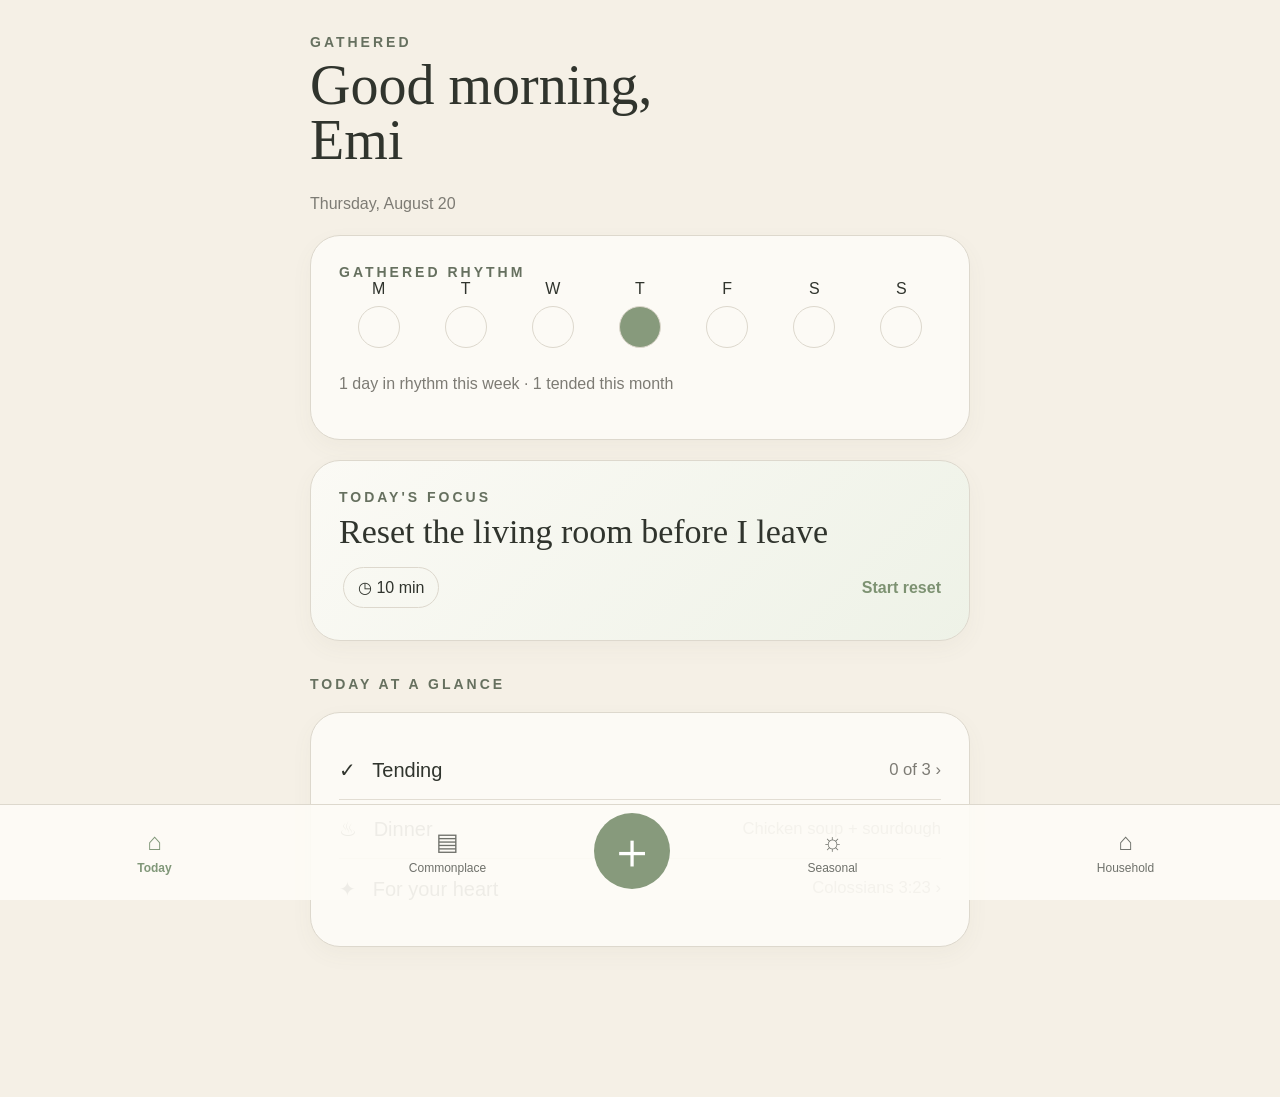
==== commit 54fe0e3f: "Add files via upload" ====
--- a/index.html
+++ b/index.html
@@ -1,24 +1,20 @@
 <!doctype html>
 <html lang="en">
 <head>
-  <meta charset="utf-8">
-  <meta name="viewport" content="width=device-width,initial-scale=1,viewport-fit=cover">
-  <meta name="theme-color" content="#f6f1e7">
-  <title>Gathered</title>
-  <link rel="stylesheet" href="styles.css">
+<meta charset="utf-8">
+<meta name="viewport" content="width=device-width,initial-scale=1,viewport-fit=cover">
+<title>Gathered</title>
+<link rel="stylesheet" href="styles.css">
 </head>
 <body>
-<div class="app">
-  <main id="app"></main>
-  <nav class="bottom-nav" aria-label="Primary">
-    <button data-nav="today"><span>⌂</span><small>Today</small></button>
-    <button data-nav="commonplace"><span>▤</span><small>Commonplace</small></button>
-    <button class="add" id="quickAdd" aria-label="Quick add">＋</button>
-    <button data-nav="seasonal"><span>☼</span><small>Seasonal</small></button>
-    <button data-nav="household" class="active"><span>⌂</span><small>Household</small></button>
-  </nav>
-</div>
-<dialog id="sheet"><div id="sheetBody"></div></dialog>
+<main id="app"></main>
+<nav class="nav">
+<button data-screen="today">⌂<span>Today</span></button>
+<button data-screen="commonplace">▤<span>Commonplace</span></button>
+<button id="quick">＋</button>
+<button data-screen="seasonal">☼<span>Seasonal</span></button>
+<button data-screen="household">⌂<span>Household</span></button>
+</nav>
+<div id="sheet" class="sheet-wrap hidden"></div>
 <script src="app.js"></script>
-</body>
-</html>+</body></html>
--- a/styles.css
+++ b/styles.css
@@ -1,34 +1 @@
-:root{
- --paper:#f6f1e7;--card:#fffdf8;--ink:#2d3029;--muted:#77766f;--sage:#87997d;
- --sage2:#edf1e8;--line:#ded9ce;--warm:#eee6d9;--shadow:0 7px 22px rgba(67,57,45,.06);
- --serif:Georgia,"Times New Roman",serif;--sans:Arial,Helvetica,sans-serif
-}
-*{box-sizing:border-box} body{margin:0;background:var(--paper);color:var(--ink);font-family:var(--sans)}
-button,input,textarea{font:inherit}.app{max-width:720px;margin:auto;min-height:100vh;padding-bottom:102px}
-.page{padding:34px 30px 42px}.eyebrow{font-size:13px;letter-spacing:.19em;font-weight:800;color:#596255;text-transform:uppercase}
-h1,h2,h3{font-family:var(--serif);font-weight:400;margin:0}h1{font-size:48px;line-height:1.04}h2{font-size:34px}h3{font-size:25px}
-.sub{font-family:var(--serif);font-size:20px;line-height:1.45;color:var(--muted);margin:12px 0 28px}
-.topbar{display:flex;align-items:center;justify-content:space-between;margin-bottom:28px}.topbar .title{font-weight:700;font-size:19px}
-.iconbtn{border:0;background:transparent;font-size:25px;padding:8px;color:var(--ink)}
-.family-strip{display:flex;gap:17px;overflow:auto;padding:4px 1px 25px}.person{min-width:60px;text-align:center;border:0;background:none;color:var(--ink)}
-.avatar{width:58px;height:58px;border-radius:50%;display:grid;place-items:center;background:var(--sage2);border:1px solid var(--line);font-family:var(--serif);font-size:20px;margin:auto auto 7px}
-.person small{font-size:12px}
-.section-head{display:flex;justify-content:space-between;align-items:center;margin:12px 0 12px}.section-head b{font-size:13px;letter-spacing:.17em;text-transform:uppercase;color:#596255}.section-head button{border:0;background:none;color:var(--sage);font-weight:700}
-.grid{display:grid;grid-template-columns:1fr 1fr;gap:14px}.tile,.row,.feature{border:1px solid var(--line);background:rgba(255,253,248,.88);box-shadow:var(--shadow)}
-.tile{border-radius:27px;padding:22px;min-height:156px;text-align:left}.tile .symbol{width:42px;height:42px;border-radius:50%;background:var(--sage2);display:grid;place-items:center;color:var(--sage);margin-bottom:24px;font-size:19px}
-.tile h3{font-size:24px}.tile p,.row p{color:var(--muted);line-height:1.35;margin:6px 0 0}
-.feature{border-radius:29px;padding:24px;margin-top:14px;background:linear-gradient(135deg,#fffdf8,#eef2e8)}
-.feature h2{font-size:31px;margin-top:8px}.feature p{color:var(--muted);line-height:1.45}
-.row{border-radius:24px;padding:20px 21px;margin-bottom:12px;display:flex;gap:14px;align-items:center}.row .grow{flex:1}.chev{font-size:25px;color:#9b9a92}
-.tabs{display:flex;background:#ebe7de;border-radius:18px;padding:4px;margin:20px 0}.tabs button{flex:1;border:0;background:transparent;padding:11px 4px;border-radius:14px;color:var(--muted);font-size:13px}.tabs button.active{background:var(--sage);color:white}
-.checkrow{display:flex;align-items:center;gap:14px;padding:17px 2px;border-bottom:1px solid var(--line)}.checkrow input{width:23px;height:23px;accent-color:var(--sage)}.checkrow .grow{flex:1}.checkrow small{display:block;color:var(--muted);margin-top:3px}
-.add-task{border:0;background:none;color:var(--sage);font-weight:800;padding:18px 0}
-.profile-hero{display:flex;align-items:center;gap:18px;margin-bottom:20px}.profile-hero .avatar{width:82px;height:82px;font-size:28px;margin:0}.profile-hero h1{font-size:42px}.profile-hero p{margin:5px 0;color:var(--muted)}
-.profile-tabs{display:flex;gap:20px;overflow:auto;border-bottom:1px solid var(--line);margin:10px -30px 24px;padding:0 30px}.profile-tabs button{white-space:nowrap;border:0;background:none;padding:12px 0;color:var(--muted)}.profile-tabs button.active{color:var(--sage);border-bottom:3px solid var(--sage);font-weight:700}
-.learning-card{border-radius:28px;padding:23px;background:linear-gradient(135deg,#f0f3eb,#fffdf8);border:1px solid var(--line);margin-bottom:16px}.learning-card h3{margin-bottom:7px}.learning-card p{color:var(--muted);line-height:1.45;margin:0}
-.goal{display:flex;gap:13px;align-items:flex-start;padding:16px 0;border-bottom:1px solid var(--line)}.dot{width:12px;height:12px;border:2px solid var(--sage);border-radius:50%;margin-top:5px}.goal .grow{flex:1}.goal b{display:block}.goal small{color:var(--muted);line-height:1.35}
-.bottom-nav{position:fixed;z-index:10;bottom:0;left:50%;transform:translateX(-50%);width:min(720px,100%);height:88px;background:rgba(255,253,248,.96);border-top:1px solid var(--line);display:grid;grid-template-columns:1fr 1fr 90px 1fr 1fr;align-items:center;padding-bottom:env(safe-area-inset-bottom)}
-.bottom-nav button{border:0;background:none;color:#77766f;display:grid;place-items:center;gap:4px}.bottom-nav button span{font-size:22px}.bottom-nav button.active{color:var(--sage);font-weight:800}.bottom-nav .add{width:72px;height:72px;border-radius:50%;background:var(--sage);color:white;font-size:42px;margin-top:-27px;justify-self:center;display:grid;place-items:center}
-dialog{border:0;padding:0;border-radius:30px 30px 0 0;width:min(720px,100%);max-width:none;margin:auto auto 0;background:var(--card);color:var(--ink)}dialog::backdrop{background:rgba(35,36,31,.35);backdrop-filter:blur(3px)}.sheet{padding:28px}.sheet h2{margin-bottom:18px}.sheet input,.sheet textarea{width:100%;padding:15px;border:1px solid var(--line);border-radius:16px;background:white;margin:8px 0}.primary{width:100%;border:0;border-radius:18px;padding:15px;background:var(--sage);color:white;font-weight:800;margin-top:10px}
-.placeholder{text-align:center;padding:90px 30px;color:var(--muted)}.placeholder h2{color:var(--ink)}
-@media(max-width:420px){.page{padding:28px 22px 38px}h1{font-size:43px}.grid{gap:11px}.tile{padding:18px;min-height:145px}.tile h3{font-size:22px}.profile-tabs{margin-left:-22px;margin-right:-22px;padding-left:22px;padding-right:22px}}
+*{box-sizing:border-box}body{margin:0;background:#f5f0e6;color:#30342d;font-family:Arial,sans-serif}button,input{font:inherit}#app{max-width:720px;margin:auto;padding:34px 30px 130px}.eyebrow{font-size:14px;font-weight:800;letter-spacing:3px;color:#66705f;text-transform:uppercase}.serif,h1,h2,.card-title{font-family:Georgia,serif}h1{font-size:56px;line-height:.98;margin:8px 0 24px;font-weight:500}h2{font-size:34px;margin:8px 0 12px;font-weight:500}.muted{color:#7d7b74;line-height:1.45}.card{background:#fcfaf5;border:1px solid #ddd8cd;border-radius:30px;padding:28px;margin:20px 0;box-shadow:0 8px 22px #716a5b0c}.soft{background:linear-gradient(135deg,#fbfaf5,#eef2e7)}.row{display:flex;align-items:center;justify-content:space-between;gap:15px}.rhythm{display:grid;grid-template-columns:repeat(7,1fr);gap:8px;text-align:center}.day i{display:block;width:42px;height:42px;border:1px solid #ddd8cd;border-radius:50%;margin:8px auto}.day.active i{background:#879a7c}.glance .item{padding:17px 0;border-bottom:1px solid #e2ddd3;font-size:20px}.glance .item:last-child{border:0}.link{border:0;background:none;color:#7d9272;font-weight:800;padding:0}.primary{border:0;background:#879a7c;color:white;border-radius:28px;padding:15px 22px;font-weight:700}.nav{position:fixed;z-index:20;bottom:0;left:0;right:0;height:96px;background:#fdfbf6ed;border-top:1px solid #ddd8cd;display:grid;grid-template-columns:1fr 1fr 92px 1fr 1fr;align-items:center;padding:5px max(8px,env(safe-area-inset-right)) calc(8px + env(safe-area-inset-bottom)) max(8px,env(safe-area-inset-left))}.nav button{border:0;background:none;color:#6f716b;font-size:24px;min-width:0}.nav button span{display:block;font-size:12px;margin-top:5px;white-space:nowrap}.nav button.active{color:#819779;font-weight:bold}#quick{width:76px;height:76px;border-radius:50%;background:#879a7c;color:#fff;font-size:50px;line-height:1}.family{display:flex;gap:18px;overflow:auto;padding:8px 0 18px}.person{text-align:center;min-width:74px}.avatar{width:68px;height:68px;border-radius:50%;background:#edf0e7;border:1px solid #dad8cf;display:grid;place-items:center;font:30px Georgia}.areas{display:grid;grid-template-columns:1fr 1fr;gap:16px}.area{min-height:180px;margin:0;padding:22px}.area .card-title{font-size:27px;margin:40px 0 8px}.area p{color:#77746e;line-height:1.35;margin:0}.wide{grid-column:1/-1;min-height:auto}.back{border:0;background:none;font-size:18px;padding:0 0 20px}.check{display:flex;gap:14px;align-items:flex-start;padding:16px 0;border-bottom:1px solid #e4dfd5}.check input{width:24px;height:24px;accent-color:#879a7c}.sheet-wrap{position:fixed;z-index:40;inset:0;background:#32342f66;display:flex;align-items:flex-end}.sheet{background:#fcfaf5;width:100%;max-height:88vh;overflow:auto;border-radius:34px 34px 0 0;padding:34px 38px 55px}.hidden{display:none}.scripture{font:25px/1.5 Georgia}.pill{display:inline-block;border:1px solid #ddd8cd;border-radius:22px;padding:10px 14px;margin:4px}.section{margin-top:35px}@media(max-width:430px){#app{padding:28px 22px 125px}h1{font-size:48px}.areas{gap:12px}.area{padding:18px}.area .card-title{font-size:24px}.nav{grid-template-columns:1fr 1.15fr 84px 1fr 1.15fr}.nav button span{font-size:11px}}
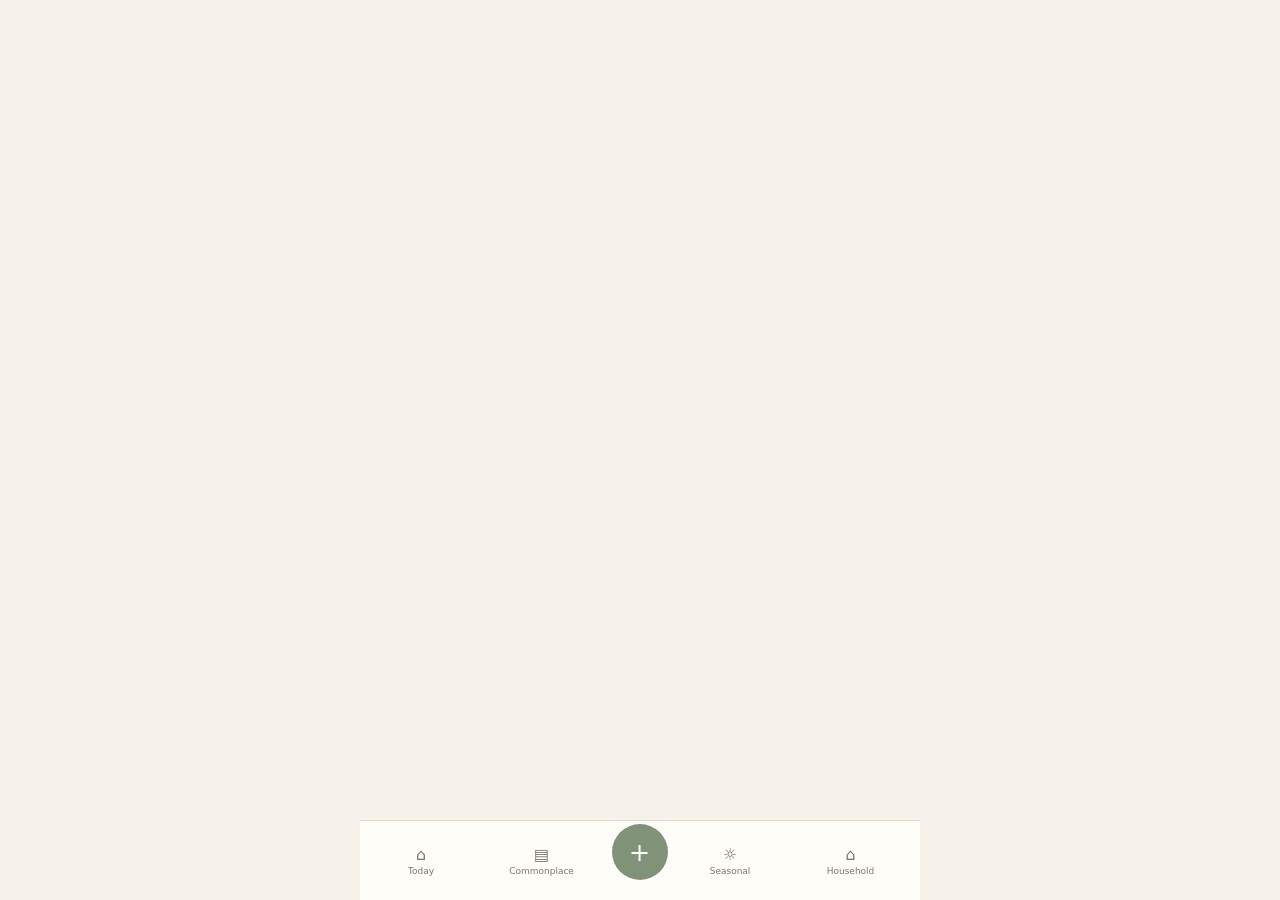
==== commit b730725b: "Add files via upload" ====
--- a/index.html
+++ b/index.html
@@ -3,18 +3,100 @@
 <head>
 <meta charset="utf-8">
 <meta name="viewport" content="width=device-width,initial-scale=1,viewport-fit=cover">
+<meta name="theme-color" content="#f7f2e9">
 <title>Gathered</title>
-<link rel="stylesheet" href="styles.css">
+<style>
+:root{--bg:#f7f2e9;--paper:#fffdf8;--paper2:#f1ece2;--ink:#2d312b;--muted:#77766f;--sage:#809378;--sage2:#e9eee5;--line:#dfd9cf;--david:#788ca0;--shadow:0 10px 26px rgba(69,58,45,.055);--serif:Georgia,"Times New Roman",serif;--sans:Inter,system-ui,-apple-system,"Segoe UI",Arial,sans-serif}
+*{box-sizing:border-box}html,body{margin:0;min-height:100%;background:var(--bg);color:var(--ink);font-family:var(--sans)}button,input,textarea,select{font:inherit;color:inherit}.shell{max-width:560px;margin:auto;min-height:100vh}#app{padding:26px 20px 116px}h1,h2,h3{font-family:var(--serif);font-weight:500;margin:0}h1{font-size:44px;line-height:1.03}h2{font-size:28px;line-height:1.08}h3{font-size:20px}.eyebrow{font-size:10px;font-weight:850;letter-spacing:.18em;text-transform:uppercase;color:#5e685a}.muted{color:var(--muted)}.sub{font-family:var(--serif);font-size:18px;color:var(--muted);margin:9px 0 0}.topbar{display:grid;grid-template-columns:40px 1fr 40px;align-items:center;margin:0 -6px 16px}.topbar button{border:0;background:none;font-size:24px;padding:8px}.topbar strong{text-align:center;font-size:14px}.date{font-family:var(--serif);font-size:17px;color:var(--muted);margin-top:9px}.card,.list,.tile,.profile,.future{background:var(--paper);border:1px solid var(--line);box-shadow:var(--shadow)}.card{border-radius:21px;padding:17px;margin:12px 0}.soft{background:linear-gradient(135deg,#fbf8ef,#edf0e7)}.section{display:flex;justify-content:space-between;align-items:center;margin:21px 1px 10px}.section strong{font-size:10px;letter-spacing:.17em;text-transform:uppercase;color:#586155}.section button{border:0;background:none;color:#61715c;font-weight:750;font-size:12px}.rhythm{display:grid;grid-template-columns:repeat(7,1fr);gap:5px;margin-top:11px}.rday{text-align:center;font-size:10px;color:var(--muted)}.rday i{display:grid;place-items:center;width:29px;height:29px;border-radius:50%;border:1px solid var(--line);font-style:normal;margin:6px auto 0;background:#faf7f1}.rday.done i{background:var(--sage);border-color:var(--sage);color:white}.meta{display:flex;gap:7px;flex-wrap:wrap;color:var(--muted);font-size:10px;margin-top:10px}.focus{display:grid;grid-template-columns:1fr 42px;gap:10px}.focus h2{font-size:25px;margin:7px 0 12px}.spark{width:42px;height:42px;border:0;border-radius:50%;background:#fff;color:var(--sage);font-size:18px}.inline{display:flex;gap:10px;align-items:center;flex-wrap:wrap}.pill{border:1px solid var(--line);background:#fff;border-radius:999px;padding:7px 10px;font-size:11px}.textbtn{border:0;background:none;font-weight:800;color:#61715c;padding:4px 0}.list{border-radius:20px;overflow:hidden}.rowbtn{width:100%;display:grid;grid-template-columns:34px 1fr 18px;gap:10px;align-items:center;text-align:left;border:0;border-bottom:1px solid var(--line);background:transparent;padding:13px 14px}.rowbtn:last-child{border-bottom:0}.icon{width:29px;height:29px;border-radius:50%;background:var(--sage2);display:grid;place-items:center;color:var(--sage)}.copy{display:flex;flex-direction:column;gap:2px}.copy strong{font-family:var(--serif);font-size:15px;font-weight:500}.copy small{font-size:10px;color:var(--muted)}.chev{font-size:21px;color:#9d988e}.primary{width:100%;border:0;border-radius:999px;padding:13px 16px;background:var(--sage);color:white;font-weight:800}.secondary{width:100%;border:1px solid var(--line);border-radius:999px;padding:12px 16px;background:#fff;color:#61715c;font-weight:750}.quote{font-family:var(--serif);font-size:20px;line-height:1.45;text-align:center;padding:18px 10px}.actions3{display:grid;grid-template-columns:repeat(3,1fr);gap:8px;margin:16px 0}.action{border:1px solid var(--line);background:var(--paper);border-radius:15px;padding:12px 7px;text-align:center}.action span{display:block;font-size:22px;margin-bottom:4px}.action small{font-size:10px}.reader{font-family:var(--serif);font-size:19px;line-height:1.6;background:var(--paper);border:1px solid var(--line);border-radius:20px;padding:17px}.verse{padding:6px 5px;border-radius:9px}.verse.hi{background:#ebeeda}.vnum{font-family:var(--sans);font-size:10px;color:var(--sage);vertical-align:super;margin-right:5px}.family{display:flex;gap:12px;overflow:auto;padding:2px 0 6px}.person{min-width:64px;text-align:center;border:0;background:none;padding:0}.avatar{width:55px;height:55px;border-radius:50%;background:var(--sage2);border:1px solid var(--line);display:grid;place-items:center;font-family:var(--serif);font-size:22px;margin:0 auto 6px}.avatar.david{background:#e7edf1;color:#526779}.person small{font-size:10px}.grid{display:grid;grid-template-columns:1fr 1fr;gap:10px}.tile{border-radius:20px;padding:15px;text-align:left;min-height:132px}.tile .ticon{width:31px;height:31px;border-radius:50%;background:var(--sage2);display:grid;place-items:center;color:var(--sage);margin-bottom:22px}.tile h3{font-size:20px}.tile p{font-size:10px;color:var(--muted);margin:4px 0 0;line-height:1.35}.wide{grid-column:1/-1;min-height:auto;background:linear-gradient(135deg,#fbf8ef,#eef0e8)}.profile{border-radius:20px;padding:14px;margin-bottom:10px;display:grid;grid-template-columns:48px 1fr 18px;gap:10px;align-items:center}.profile .avatar{width:45px;height:45px;margin:0}.profile strong{font-family:var(--serif);font-weight:500}.profile small{display:block;color:var(--muted);font-size:10px;margin-top:2px}.tabs,.segment{display:flex;gap:4px;background:#ece8df;border-radius:999px;padding:4px;overflow:auto}.tabs button,.segment button{border:0;background:transparent;border-radius:999px;padding:8px 10px;font-size:10px;color:var(--muted);white-space:nowrap;flex:1}.tabs button.active,.segment button.active{background:var(--paper);color:var(--ink);box-shadow:0 2px 7px rgba(0,0,0,.04)}.domains{display:grid;grid-template-columns:1fr 1fr;gap:8px}.domain{border:1px solid var(--line);background:var(--paper);border-radius:17px;padding:13px;text-align:left}.domain strong{font-family:var(--serif);font-weight:500;display:block}.domain small{display:block;color:var(--muted);font-size:9px;line-height:1.35;margin-top:4px}.check{display:grid;grid-template-columns:24px 1fr;gap:10px;align-items:start;padding:12px 0;border-bottom:1px solid var(--line)}.check:last-child{border-bottom:0}.check input{width:20px;height:20px;accent-color:var(--sage)}.check strong{font-family:var(--serif);font-weight:500}.check small{display:block;color:var(--muted);font-size:9px;line-height:1.35;margin-top:2px}.filters{display:flex;gap:6px;overflow:auto;margin:10px 0}.filters button{white-space:nowrap;border:1px solid var(--line);background:var(--paper);border-radius:999px;padding:7px 10px;font-size:9px;color:var(--muted)}.filters button.active{background:var(--sage);border-color:var(--sage);color:#fff}.idea{width:100%;text-align:left;border:1px solid var(--line);background:var(--paper);border-radius:17px;padding:13px;margin-bottom:8px}.idea .tag{font-size:8px;font-weight:850;letter-spacing:.1em;color:#61715c;text-transform:uppercase}.idea strong{font-family:var(--serif);font-weight:500;display:block;margin:5px 0 3px}.idea p{font-size:10px;color:var(--muted);margin:0;line-height:1.4}.valves{display:grid;grid-template-columns:1fr 1fr;gap:8px}.valve{border:1px solid var(--line);background:var(--paper2);border-radius:16px;padding:10px;text-align:center}.valve svg{width:100%;height:72px}.valve strong{font-family:var(--serif);font-weight:500;display:block}.valve small{color:var(--muted);font-size:9px}.nums{list-style:none;padding:0;margin:7px 0;counter-reset:item}.nums li{counter-increment:item;padding:9px 0 9px 31px;position:relative;border-bottom:1px solid #ece6dc;font-size:11px}.nums li:before{content:counter(item);position:absolute;left:0;top:7px;width:21px;height:21px;border-radius:50%;background:var(--sage);color:white;display:grid;place-items:center;font-size:9px}.note{background:var(--paper2);border-radius:14px;padding:12px;font-size:10px;line-height:1.45}.future{border:1px dashed #bcc7b6;background:#f1f4ed;border-radius:18px;padding:15px}.badge{display:inline-block;background:#fff;border:1px solid #d7ded3;border-radius:999px;padding:5px 8px;font-size:8px;font-weight:800;letter-spacing:.1em;color:#61715c}.collab{display:flex;align-items:center;gap:9px;margin:10px 0}.cc{width:20px;height:20px;border-radius:6px;display:grid;place-items:center;color:white;font-size:10px}.cc.emi{background:var(--sage)}.cc.david{background:var(--david)}.event{display:grid;grid-template-columns:44px 1fr;gap:9px;padding:10px 0;border-bottom:1px solid var(--line)}.edate{background:var(--sage2);border-radius:10px;text-align:center;padding:6px 2px}.edate b{display:block;font-family:var(--serif);font-size:16px}.edate small{font-size:8px;color:var(--muted)}.event strong{font-family:var(--serif);font-weight:500}.event small{display:block;color:var(--muted);font-size:9px;margin-top:2px}.common{display:grid;grid-template-columns:1fr 1fr;gap:9px}.commoncard{border:1px solid var(--line);background:var(--paper);border-radius:18px;padding:14px;min-height:112px}.commoncard span{font-size:20px}.commoncard strong{font-family:var(--serif);font-weight:500;display:block;margin-top:14px}.commoncard small{font-size:9px;color:var(--muted)}.season{border:1px solid var(--line);background:var(--paper);border-radius:18px;padding:14px;margin-bottom:9px}.season strong{font-family:var(--serif);font-weight:500}.season small{display:block;color:var(--muted);font-size:9px;margin-top:3px}.bottom{position:fixed;z-index:20;left:50%;bottom:0;transform:translateX(-50%);width:min(560px,100%);height:80px;background:rgba(255,253,248,.97);border-top:1px solid var(--line);display:grid;grid-template-columns:minmax(0,1fr) minmax(0,1.15fr) 68px minmax(0,1fr) minmax(0,1.15fr);align-items:center;padding:7px 5px max(7px,env(safe-area-inset-bottom))}.bottom button{border:0;background:none;min-width:0;color:#767872;display:flex;flex-direction:column;align-items:center;gap:2px;padding:4px 1px}.bottom small{font-size:9px;white-space:nowrap}.bottom button.active{color:var(--sage);font-weight:850}.plus{width:56px;height:56px;border-radius:50%!important;background:var(--sage)!important;color:white!important;font-size:31px!important;display:grid!important;place-items:center!important;margin-top:-18px;justify-self:center}dialog{border:0;padding:0;background:transparent;width:min(560px,100%);max-width:none}dialog::backdrop{background:rgba(42,42,37,.42);backdrop-filter:blur(3px)}.sheet{background:var(--paper);border-radius:26px 26px 0 0;padding:13px 19px 27px;position:relative;max-height:88vh;overflow:auto}.grab{width:36px;height:4px;border-radius:999px;background:#ccc5ba;margin:0 auto 17px}.close{position:absolute;right:16px;top:13px;border:0;background:none;font-size:27px}.sheet input,.sheet textarea,.sheet select{width:100%;border:1px solid var(--line);background:#fff;border-radius:12px;padding:11px;margin:5px 0 10px}.sheet textarea{min-height:82px}.field{font-size:9px;font-weight:850;letter-spacing:.12em;text-transform:uppercase;color:#5c6458;margin-top:7px}@media(max-width:370px){#app{padding-left:16px;padding-right:16px}.bottom{grid-template-columns:minmax(0,1fr) minmax(0,1.12fr) 62px minmax(0,1fr) minmax(0,1.12fr);padding-left:2px;padding-right:2px}.bottom small{font-size:8px}.plus{width:52px;height:52px;font-size:29px!important}.domains{grid-template-columns:1fr}}
+</style>
 </head>
 <body>
-<main id="app"></main>
-<nav class="nav">
-<button data-screen="today">⌂<span>Today</span></button>
-<button data-screen="commonplace">▤<span>Commonplace</span></button>
-<button id="quick">＋</button>
-<button data-screen="seasonal">☼<span>Seasonal</span></button>
-<button data-screen="household">⌂<span>Household</span></button>
-</nav>
-<div id="sheet" class="sheet-wrap hidden"></div>
-<script src="app.js"></script>
-</body></html>+<div class="shell"><main id="app"></main>
+<nav class="bottom">
+<button data-nav="today">⌂<small>Today</small></button>
+<button data-nav="commonplace">▤<small>Commonplace</small></button>
+<button id="quick" class="plus">＋</button>
+<button data-nav="seasonal">☼<small>Seasonal</small></button>
+<button data-nav="household">⌂<small>Household</small></button>
+</nav></div>
+<dialog id="dlg"><div class="sheet"><div class="grab"></div><button id="close" class="close">×</button><div id="body"></div></div></dialog>
+<script>
+const $=s=>document.querySelector(s),$$=s=>[...document.querySelectorAll(s)],app=$("#app"),dlg=$("#dlg"),body=$("#body");
+const db={g(k,f){try{let v=localStorage.getItem("ghu_"+k);return v===null?f:JSON.parse(v)}catch{return f}},s(k,v){localStorage.setItem("ghu_"+k,JSON.stringify(v))}};
+const D={
+ focus:"Reset the kitchen before dinner.",
+ tasks:[{id:1,text:"Start one load of laundry",done:false},{id:2,text:"Water seedlings",done:false},{id:3,text:"Pray",done:false}],
+ dinner:"Chicken soup + sourdough",rhythm:[],reset:{},note:"",highlights:[2],
+ systems:[{id:1,name:"Furnace / HVAC",detail:"Filter size not saved yet"},{id:2,name:"Water heater",detail:"Type / model not saved yet"},{id:3,name:"Washer & dryer",detail:"Model information not saved yet"}],
+ projects:[{id:1,title:"Repair bathroom trim",status:"Planning",area:"Bathroom"}],
+ refs:[{id:1,label:"Main water shutoff",value:"Location not saved yet"},{id:2,label:"Furnace filter",value:"Size not saved yet"},{id:3,label:"Electrical panel",value:"Location not saved yet"}],
+ history:[],
+ goals:[{id:"talk",text:"Build longer back-and-forth conversations",why:"Pause, listen, expand what he says, and ask one natural follow-up.",done:false},{id:"ind",text:"Practice one everyday self-help job",why:"Dressing, carrying belongings, food prep, or cleaning up.",done:false},{id:"play",text:"Grow pretend and cooperative play",why:"Follow his idea and add just enough to keep the play going.",done:false}],
+ obs:[],
+ cleaning:{Daily:[["d1","Dishes & sink clear","Kitchen"],["d2","Counters & table wiped","Kitchen & dining"],["d3","One load of laundry","Wash, dry or fold"],["d4","Tidy main living space","Quick pickup"]],Weekly:[["w1","Bathrooms","Sink, toilet, tub & towels"],["w2","Floors","Vacuum, sweep & mop"],["w3","Bedding & linens","Sheets, towels & refresh"],["w4","Kitchen deep reset","Fridge check, fronts & sink"]],Monthly:[["m1","Appliance care","Wipe, inspect & maintain"],["m2","Dust overlooked places","Fans, vents & trim"],["m3","Declutter one small zone","A drawer, shelf or basket"]],Seasonal:[["s1","Seasonal home reset","Rotate clothing & household items"],["s2","Safety check","Detectors & emergency supplies"],["s3","Outdoor transition","Porch, garden & weather prep"]]}
+};
+for(const [k,v] of Object.entries(D))if(localStorage.getItem("ghu_"+k)===null)db.s(k,v);
+let cleanTab="Daily",ctab="overview",ideaFilter="All";
+const esc=v=>String(v??"").replace(/[&<>"']/g,m=>({"&":"&amp;","<":"&lt;",">":"&gt;",'"':"&quot;","'":"&#39;"}[m]));
+function active(n){$$("[data-nav]").forEach(b=>b.classList.toggle("active",b.dataset.nav===n));scrollTo(0,0)}
+function top(t,b){return `<div class="topbar"><button data-back="${b}">‹</button><strong>${t}</strong><button>•••</button></div>`}
+function bind(){$$("[data-route]").forEach(b=>b.onclick=()=>R[b.dataset.route]());$$("[data-back]").forEach(b=>b.onclick=()=>R[b.dataset.back]())}
+function date(){return new Intl.DateTimeFormat("en-US",{weekday:"long",month:"long",day:"numeric"}).format(new Date())}
+function mark(){let a=db.g("rhythm",[]),t=new Date().toISOString().slice(0,10);if(!a.includes(t)){a.push(t);db.s("rhythm",a)}}
+function rhythm(){let a=new Set(db.g("rhythm",[])),n=new Date(),s=new Date(n),d=(n.getDay()+6)%7;s.setDate(n.getDate()-d);s.setHours(0,0,0,0);let c=0;return {c,html:["M","T","W","T","F","S","S"].map((x,i)=>{let q=new Date(s);q.setDate(s.getDate()+i);let k=q.toISOString().slice(0,10),z=a.has(k);if(z)c++;return `<div class="rday ${z?"done":""}">${x}<i>${z?"✓":""}</i></div>`}).join("")}}
+function today(){active("today");let r=rhythm(),t=db.g("tasks",D.tasks),done=t.filter(x=>x.done).length;app.innerHTML=`<div class="eyebrow">Gathered</div><h1>Good morning,<br>Emi</h1><div class="date">${date()}</div>
+<div class="card"><div class="eyebrow">Gathered rhythm</div><div class="rhythm">${r.html}</div><div class="meta"><span>${r.c} days in rhythm this week</span><span>·</span><span>A gentle record, not a requirement</span></div></div>
+<div class="card soft focus"><div><div class="eyebrow">Today's focus</div><h2>${esc(db.g("focus",D.focus))}</h2><div class="inline"><span class="pill">◷ 10 min</span><button class="textbtn" id="reset">Start reset</button></div></div><button class="spark" id="editfocus">✦</button></div>
+<div class="section"><strong>Today at a glance</strong></div><div class="list">
+<button class="rowbtn" id="tend"><span class="icon">✓</span><span class="copy"><strong>Tending</strong><small>${done} of ${t.length} tasks done</small></span><span class="chev">›</span></button>
+<button class="rowbtn" id="din"><span class="icon">♨</span><span class="copy"><strong>Dinner</strong><small>${esc(db.g("dinner",D.dinner))}</small></span><span class="chev">›</span></button>
+<button class="rowbtn" data-route="household"><span class="icon">⌂</span><span class="copy"><strong>For your home</strong><small>Find your main water shutoff</small></span><span class="chev">›</span></button>
+<button class="rowbtn" id="verse"><span class="icon">✝</span><span class="copy"><strong>Scripture</strong><small>Colossians 3:23</small></span><span class="chev">›</span></button></div>
+<div class="section"><strong>Coming up</strong><button id="cal">Calendar preview ›</button></div><div class="card"><div class="event"><div class="edate"><small>SEP</small><b>11</b></div><div><strong>Worship in the Pines</strong><small>Family event · Saratoga Springs</small></div></div><div class="event"><div class="edate"><small>THU</small><b>10</b></div><div><strong>Crafts & Colossians</strong><small>Weekly rhythm · 10:00 AM</small></div></div></div>`;bind();$("#reset").onclick=resetSheet;$("#editfocus").onclick=focusSheet;$("#tend").onclick=tendSheet;$("#din").onclick=dinnerSheet;$("#verse").onclick=faith;$("#cal").onclick=calendarSheet}
+function faith(){active("today");app.innerHTML=`${top("Scripture","today")}<div class="eyebrow" style="text-align:center">Today's word</div><h1 style="font-size:35px;text-align:center;margin-top:8px">Colossians 3:23</h1><div class="quote">Whatever you do, work heartily, as for the Lord and not for men.</div><div class="muted" style="text-align:center;font-size:10px">World English Bible · public domain</div><div class="actions3"><button class="action" id="reflect"><span>♡</span><small>Reflect</small></button><button class="action" id="highlight"><span>✎</span><small>Highlight</small></button><button class="action" id="note"><span>▤</span><small>Note</small></button></div><div class="section"><strong>Go deeper</strong></div><div class="list"><button class="rowbtn" id="read"><span class="icon">▥</span><span class="copy"><strong>Read Colossians 3</strong><small>Read the full chapter</small></span><span class="chev">›</span></button><button class="rowbtn" id="prev"><span class="icon">◷</span><span class="copy"><strong>Previous Scriptures</strong><small>See your daily journey</small></span><span class="chev">›</span></button><button class="rowbtn" id="lesson"><span class="icon">✦</span><span class="copy"><strong>Bible lessons</strong><small>Grow in the Word</small></span><span class="chev">›</span></button></div>`;bind();$("#reflect").onclick=$("#note").onclick=noteSheet;$("#highlight").onclick=()=>{mark();$("#highlight small").textContent="Highlighted"};$("#read").onclick=reader;$("#prev").onclick=previousSheet;$("#lesson").onclick=()=>simple("Bible lesson","Faithfulness in ordinary work",`<p class="muted">Read Colossians 3:12–24 and notice how Paul connects everyday relationships and work with serving Christ.</p>`)}
+function reader(){app.innerHTML=`${top("Colossians 3","faith")}<div class="reader">${["If then you were raised together with Christ, seek the things that are above, where Christ is, seated on the right hand of God.","Set your mind on the things that are above, not on the things that are on the earth.","For you died, and your life is hidden with Christ in God.","When Christ, our life, is revealed, then you will also be revealed with him in glory.","Put to death therefore your members which are on the earth: sexual immorality, uncleanness, depraved passion, evil desire, and covetousness, which is idolatry.","For these things’ sake the wrath of God comes on the children of disobedience.","You also once walked in those, when you lived in them."].map((v,i)=>`<div class="verse ${db.g("highlights",[]).includes(i+1)?"hi":""}" data-v="${i+1}"><span class="vnum">${i+1}</span>${esc(v)}</div>`).join("")}</div>`;bind();$$("[data-v]").forEach(x=>x.onclick=()=>{let h=db.g("highlights",[]),n=+x.dataset.v;h=h.includes(n)?h.filter(v=>v!==n):[...h,n];db.s("highlights",h);reader()})}
+function household(){active("household");app.innerHTML=`<div class="eyebrow">Gathered</div><h1>Household</h1><p class="sub">The practical side of tending home & family.</p><div class="section"><strong>Our family</strong><button data-route="family">View all ›</button></div><div class="family">${["Emi","David","Clayton","Levi"].map(n=>`<button class="person" data-person="${n}"><span class="avatar ${n==="David"?"david":""}">${n[0]}</span><small>${n}</small></button>`).join("")}</div><div class="section"><strong>Household areas</strong></div><div class="grid"><button class="tile" data-route="home"><span class="ticon">⌂</span><h3>Home</h3><p>Repairs, projects, maintenance & systems</p></button><button class="tile" data-route="cleaning"><span class="ticon">✓</span><h3>Cleaning & Resets</h3><p>Daily, weekly, monthly & seasonal</p></button><button class="tile" data-route="family"><span class="ticon">○</span><h3>Family</h3><p>Profiles, routines, growth & memories</p></button><button class="tile" data-route="rhythm"><span class="ticon">◷</span><h3>Household Rhythm</h3><p>Meals, outings, supplies & recurring life</p></button></div><div class="section"><strong>Home knowledge</strong></div><button class="tile wide" data-route="stewardship"><div class="eyebrow">Next to learn</div><h3 style="margin-top:8px">Know where your main water shutoff is</h3><p>Emergency knowledge worth finding before you need it.</p></button><div class="section"><strong>Where this is going</strong></div><div class="future"><span class="badge">FUTURE SHARED HOUSEHOLD</span><h3 style="margin-top:9px">You + David, on the same team.</h3><p class="muted" style="font-size:10px">Shared household tasks, checklists and events—with personal areas staying personal.</p><div class="collab"><span class="cc emi">✓</span><span>Emi completed refrigerator reset</span></div><div class="collab"><span class="cc david">✓</span><span>David changed the furnace filter</span></div><button class="textbtn" id="share">See collaboration concept ›</button></div>`;bind();$$("[data-person]").forEach(b=>b.onclick=()=>profile(b.dataset.person));$("#share").onclick=sharedSheet}
+function family(){app.innerHTML=`${top("Family","household")}<h1 style="font-size:35px">Our family</h1><p class="muted" style="font-size:11px">Profiles, rhythms and memories for everyone in your family.</p>${[["Emi","Your profile"],["David","Shared household partner"],["Clayton","Growing & learning"],["Levi","Growing & learning"]].map(x=>`<button class="profile" data-person="${x[0]}" style="width:100%;text-align:left"><span class="avatar ${x[0]==="David"?"david":""}">${x[0][0]}</span><span><strong>${x[0]}</strong><small>${x[1]}</small></span><span class="chev">›</span></button>`).join("")}`;bind();$$("[data-person]").forEach(b=>b.onclick=()=>profile(b.dataset.person))}
+function profile(n){if(n==="Clayton")return clayton();app.innerHTML=`${top("Family","family")}<div class="card soft" style="display:grid;grid-template-columns:68px 1fr;gap:12px;align-items:center"><span class="avatar ${n==="David"?"david":""}" style="width:64px;height:64px;font-size:25px">${n[0]}</span><div><div class="eyebrow">${n}</div><h2>${n==="David"?"Household partner":"Your profile"}</h2></div></div><div class="list"><button class="rowbtn"><span class="icon">◷</span><span class="copy"><strong>Routines</strong><small>Daily life & personal rhythms</small></span><span class="chev">›</span></button><button class="rowbtn"><span class="icon">♡</span><span class="copy"><strong>Favorites & notes</strong><small>Things worth remembering</small></span><span class="chev">›</span></button>${n==="David"?`<button class="rowbtn" id="shared"><span class="icon">✓</span><span class="copy"><strong>Shared household</strong><small>Future collaborative space</small></span><span class="chev">›</span></button>`:""}</div>`;bind();if($("#shared"))$("#shared").onclick=sharedSheet}
+function clayton(){ctab="overview";renderClayton()}
+function renderClayton(){app.innerHTML=`${top("Clayton","family")}<div class="card soft" style="display:grid;grid-template-columns:68px 1fr;gap:12px;align-items:center"><span class="avatar" style="width:64px;height:64px;font-size:25px">C</span><div><div class="eyebrow">Clayton</div><h2>Growing into what comes next.</h2><p class="muted" style="font-size:9px;margin:4px 0 0">Playful, developmental and low-pressure.</p></div></div><div class="tabs">${[["overview","Overview"],["goals","Goals"],["learn","Learn"],["notes","Notes"]].map(x=>`<button class="${ctab===x[0]?"active":""}" data-ct="${x[0]}">${x[1]}</button>`).join("")}</div><div id="cp"></div>`;bind();$$("[data-ct]").forEach(b=>b.onclick=()=>{ctab=b.dataset.ct;renderClayton()});renderCP()}
+function renderCP(){let p=$("#cp");if(ctab==="overview")p.innerHTML=`<div class="card"><div class="eyebrow">This season</div><h3 style="margin-top:7px">Practice independence through everyday life.</h3><p class="muted" style="font-size:10px">Small jobs, conversation, pretend play, books, movement and time outside do a lot of the heavy lifting.</p></div><div class="section"><strong>Development at a glance</strong></div><div class="domains">${[["Social & emotional","Feelings, flexibility, play & independence"],["Language & communication","Conversation, questions & storytelling"],["Thinking & problem-solving","Pretend play, matching, patterns & solutions"],["Body & hands","Movement, drawing, threading & self-help"]].map(x=>`<button class="domain"><strong>${x[0]}</strong><small>${x[1]}</small></button>`).join("")}</div><div class="note" style="margin-top:10px"><b>Development, not a report card.</b><br>Milestones are reference points for noticing patterns over time—not grades, diagnoses or a race to the next skill.</div>`;else if(ctab==="goals"){let g=db.g("goals",D.goals);p.innerHTML=`<div class="section"><strong>What we're nurturing</strong><button id="addgoal">+ Add</button></div><div class="card">${g.map(x=>`<label class="check"><input type="checkbox" data-goal="${x.id}" ${x.done?"checked":""}><span><strong>${esc(x.text)}</strong><small>${esc(x.why)}</small></span></label>`).join("")}</div>`;$$("[data-goal]").forEach(c=>c.onchange=()=>{let a=db.g("goals",D.goals),x=a.find(v=>String(v.id)===c.dataset.goal);x.done=c.checked;db.s("goals",a)});$("#addgoal").onclick=goalSheet}else if(ctab==="learn")ideasView();else{let o=db.g("obs",[]);p.innerHTML=`<div class="section"><strong>Notice, don't over-document</strong><button id="addobs">+ Add</button></div>${o.length?o.map(x=>`<div class="card"><div class="eyebrow">${esc(x.type)}</div><h3 style="margin-top:6px">${new Date(x.date).toLocaleDateString()}</h3><p class="muted" style="font-size:10px">${esc(x.text)}</p></div>`).join(""):`<div class="note">Nothing to catch up on. Add something only when you genuinely notice it.</div>`}`;$("#addobs").onclick=obsSheet}}
+const Ideas=[["Language","Picture-book story walk","10 min","Before reading the words, look through the pictures together. Ask what is happening and what he thinks might happen next."],["Independence","Real kitchen helper","10–15 min","Give one real job: wash produce, stir, carry napkins, or sort safe ingredients."],["Thinking","Same & different hunt","5–10 min","Find two things that match and two that are different around the house or yard. Let Clayton explain what he notices."],["Social","Feelings in the story","5 min","While reading, pause once or twice to wonder how a character feels and what might help."],["Movement","Backyard movement trail","10 min","Step over a stick, walk a line, squat to collect something, carry it, then run to a landmark."],["Social","You lead, I follow pretend play","10 min","Let Clayton choose the pretend scenario. Follow his lead and add just enough language to keep the back-and-forth going."]];
+function ideasView(){let p=$("#cp"),fs=["All","Language","Social","Thinking","Movement","Independence"];p.innerHTML=`<div class="filters">${fs.map(f=>`<button class="${ideaFilter===f?"active":""}" data-filter="${f}">${f}</button>`).join("")}</div><div id="ic"></div>`;$$("[data-filter]").forEach(b=>b.onclick=()=>{ideaFilter=b.dataset.filter;ideasView()});$("#ic").innerHTML=Ideas.filter(i=>ideaFilter==="All"||i[0]===ideaFilter).map(i=>`<button class="idea" data-idea="${esc(i[1])}"><span class="tag">${i[0]} · ${i[2]}</span><strong>${i[1]}</strong><p>${i[3]}</p></button>`).join("");$$("[data-idea]").forEach(b=>b.onclick=()=>ideaSheet(b.dataset.idea))}
+function home(){app.innerHTML=`${top("Home","household")}<h1 style="font-size:35px">Care for the place you live.</h1><p class="muted" style="font-size:11px">Repairs, routine care, useful details and the things you never want to hunt for again.</p><div class="list">${[["projects","◇","Repairs & Projects","Plan, fix & improve"],["maintenance","✓","Maintenance","Seasonal & routine care"],["systems","⚙","Systems & Appliances","Furnace, water heater, appliances & more"],["reference","▤","Home Reference","Paint, filters, measurements & more"],["history","◷","History","What was done and when"],["stewardship","⌂","Stewardship","Emergency knowledge & home basics"]].map(x=>`<button class="rowbtn" data-route="${x[0]}"><span class="icon">${x[1]}</span><span class="copy"><strong>${x[2]}</strong><small>${x[3]}</small></span><span class="chev">›</span></button>`).join("")}</div>`;bind()}
+function projects(){let a=db.g("projects",D.projects);app.innerHTML=`${top("Projects & Repairs","home")}<h1 style="font-size:35px">Fix, improve, finish.</h1>${a.map(x=>`<div class="card"><div class="meta"><span>${x.status}</span><span>·</span><span>${x.area}</span></div><h3 style="margin-top:6px">${esc(x.title)}</h3></div>`).join("")}<button class="secondary" id="addproj">+ Add project</button>`;bind();$("#addproj").onclick=projectSheet}
+function systems(){let a=db.g("systems",D.systems);app.innerHTML=`${top("Systems & Appliances","home")}<h1 style="font-size:35px">Know what keeps your home running.</h1><p class="muted" style="font-size:11px">Save useful details you never want to hunt for again.</p>${a.map(x=>`<button class="card" data-sys="${x.id}" style="width:100%;text-align:left"><h3>${esc(x.name)}</h3><p class="muted" style="font-size:10px">${esc(x.detail)}</p></button>`).join("")}<button class="secondary" id="addsys">+ Add system or appliance</button>`;bind();$$("[data-sys]").forEach(b=>b.onclick=()=>systemSheet(+b.dataset.sys));$("#addsys").onclick=()=>systemSheet(null)}
+function reference(){let a=db.g("refs",D.refs);app.innerHTML=`${top("Home Reference","home")}<h1 style="font-size:35px">Useful things worth remembering.</h1>${a.map(x=>`<div class="card"><h3>${esc(x.label)}</h3><p class="muted" style="font-size:10px">${esc(x.value)}</p></div>`).join("")}<button class="secondary" id="addref">+ Add reference</button>`;bind();$("#addref").onclick=refSheet}
+function history(){let a=db.g("history",[]);app.innerHTML=`${top("Home History","home")}<h1 style="font-size:35px">Your home's record.</h1>${a.length?a.map(x=>`<div class="card"><h3>${esc(x.title)}</h3><p class="muted" style="font-size:10px">${new Date(x.date).toLocaleDateString()}</p></div>`).join(""):`<div class="note">Completed stewardship and maintenance will appear here automatically.</div>`}`;bind()}
+function maintenance(){app.innerHTML=`${top("Maintenance","home")}<h1 style="font-size:35px">Routine care without mental clutter.</h1><div class="list">${[["Check under sinks for leaks","Monthly-ish"],["Review smoke & CO alarms","Periodic"],["Inspect gutters & downspouts","Seasonal"],["Check dryer vent path","Periodic"]].map(x=>`<button class="rowbtn"><span class="icon">✓</span><span class="copy"><strong>${x[0]}</strong><small>${x[1]}</small></span><span class="chev">›</span></button>`).join("")}</div>`;bind()}
+function cleaning(){active("household");renderCleaning()}
+function renderCleaning(){let c=db.g("cleaning",D.cleaning),items=c[cleanTab];app.innerHTML=`${top("Cleaning & Resets","household")}<h1 style="font-size:35px">Simple rhythms to keep home calm.</h1><p class="muted" style="font-size:10px">The 10-minute reset stays on Today as your optional baseline. These are deeper checklists when you want them.</p><div class="segment">${["Daily","Weekly","Monthly","Seasonal"].map(t=>`<button class="${cleanTab===t?"active":""}" data-cleantab="${t}">${t}</button>`).join("")}</div><div class="section"><strong>${cleanTab} reset</strong><button id="addclean">+ Add task</button></div><div class="card">${items.map(x=>{let id=x[0],text=x[1],sub=x[2],done=db.g("clean_"+id,false);return `<label class="check"><input type="checkbox" data-clean="${id}" ${done?"checked":""}><span><strong>${text}</strong><small>${sub}</small></span></label>`}).join("")}</div>`;bind();$$("[data-cleantab]").forEach(b=>b.onclick=()=>{cleanTab=b.dataset.cleantab;renderCleaning()});$$("[data-clean]").forEach(x=>x.onchange=()=>db.s("clean_"+x.dataset.clean,x.checked));$("#addclean").onclick=cleanSheet}
+function rhythmArea(){app.innerHTML=`${top("Household Rhythm","household")}<h1 style="font-size:35px">The recurring things that hold family life together.</h1><div class="list">${[["☼","Daily Rhythms","Morning · afternoon · evening"],["♨","Meal Planning","Plan · prep · go-to meals"],["▤","Grocery & Supplies","Lists · essentials"],["✓","Family Prep & Checklists","Outings · travel · events"],["♡","Hospitality","Welcome others well"]].map(x=>`<button class="rowbtn"><span class="icon">${x[0]}</span><span class="copy"><strong>${x[1]}</strong><small>${x[2]}</small></span><span class="chev">›</span></button>`).join("")}</div><div class="section"><strong>Future connection</strong></div><div class="future"><span class="badge">GOOGLE CALENDAR</span><h3 style="margin-top:9px">One calendar, less duplicate work.</h3><p class="muted" style="font-size:10px">Connect Google Calendar and surface the next useful events and reminders naturally on Today.</p><button class="textbtn" id="calconcept">See concept ›</button></div>`;bind();$("#calconcept").onclick=calendarSheet}
+function stewardship(){app.innerHTML=`${top("Home Stewardship","household")}<div class="eyebrow">Know your home</div><h1 style="font-size:37px;margin-top:8px">Find your main water shutoff</h1><p class="muted" style="font-size:11px">Find it before you ever need it.</p><div class="section"><strong>What it may look like</strong></div><div class="valves"><div class="valve"><svg viewBox="0 0 180 90"><rect x="5" y="55" width="170" height="16" rx="8" fill="#aaa9a2"/><rect x="76" y="42" width="28" height="28" rx="5" fill="#8d9189"/><rect x="86" y="27" width="8" height="22" rx="3" fill="#777b74"/><circle cx="90" cy="24" r="21" fill="none" stroke="#7D8D72" stroke-width="5"/><circle cx="90" cy="24" r="5" fill="#7D8D72"/><path d="M70 24h40M90 4v40M76 10l28 28M104 10L76 38" stroke="#7D8D72" stroke-width="3"/></svg><strong>Gate valve</strong><small>round wheel · several turns</small></div><div class="valve"><svg viewBox="0 0 180 90"><rect x="5" y="55" width="170" height="16" rx="8" fill="#aaa9a2"/><rect x="76" y="43" width="28" height="27" rx="5" fill="#8d9189"/><rect x="86" y="27" width="8" height="20" rx="3" fill="#777b74"/><rect x="86" y="16" width="66" height="11" rx="5.5" fill="#7D8D72"/><circle cx="90" cy="21.5" r="6" fill="#66745e"/></svg><strong>Ball valve</strong><small>lever handle · quarter turn</small></div></div><div class="section"><strong>Where to look</strong></div><ol class="nums"><li>Where the main water line enters your home</li><li>Basement or foundation wall facing the street</li><li>Near the water meter</li><li>Utility room or crawl space</li></ol><div class="note"><b>Don't force a stuck valve.</b> If it's corroded, leaking, unfamiliar or takes excessive force, stop and contact a plumber or water utility.</div><button class="primary" style="margin-top:12px" id="found">I found mine</button>`;bind();$("#found").onclick=waterSheet}
+function commonplace(){active("commonplace");app.innerHTML=`<div class="eyebrow">Commonplace</div><h1>Things worth keeping.</h1><p class="sub">A quiet home for ideas, recipes, notes and memories.</p><div class="common">${[["✎","Notes","Thoughts & things to remember"],["♨","Recipes","Family meals worth keeping"],["♡","Memories","Little things you don't want to lose"],["▤","Lists","Useful lists without clutter"],["⌂","Home","Ideas, measurements & inspiration"],["✝","Faith","Verses, reflections & prayers"]].map(x=>`<button class="commoncard"><span>${x[0]}</span><strong>${x[1]}</strong><small>${x[2]}</small></button>`).join("")}</div><div class="section"><strong>Recently gathered</strong></div><div class="card"><h3>Recipe box idea</h3><p class="muted" style="font-size:10px">Keep family recipes alongside meal planning without turning Commonplace into another task list.</p></div>`;bind()}
+function seasonal(){active("seasonal");app.innerHTML=`<div class="eyebrow">Seasonal</div><h1>Late summer at home.</h1><p class="sub">What matters in this season—without making it another calendar to maintain.</p>${[["Garden","Water seedlings · check fall planting · harvest what is ready"],["Family","Apple-picking season is coming · plan one simple September outing"],["Home","Start the transition toward cooler-weather home care"],["Make it special","One tiny seasonal tradition is enough"]].map(x=>`<div class="season"><strong>${x[0]}</strong><small>${x[1]}</small></div>`).join("")}<div class="section"><strong>Seasonal philosophy</strong></div><div class="note">Gathered should surface timely ideas and opportunities, then let you choose what fits your family. No seasonal guilt pile.</div>`;bind()}
+const R={today,faith,household,family,home,cleaning,rhythm:rhythmArea,stewardship,commonplace,seasonal,projects,systems,reference,history,maintenance};
+function open(h){body.innerHTML=h;dlg.showModal()}$("#close").onclick=()=>dlg.close();
+function focusSheet(){open(`<div class="eyebrow">Today's focus</div><h2>What matters most today?</h2><input id="foc" value="${esc(db.g("focus",D.focus))}"><button class="primary" id="savef">Save focus</button>`);$("#savef").onclick=()=>{db.s("focus",$("#foc").value.trim()||D.focus);mark();dlg.close();today()}}
+function tendSheet(){let t=db.g("tasks",D.tasks);open(`<div class="eyebrow">Tending</div><h2>Today's tending</h2><p class="muted" style="font-size:10px">Only what matters today.</p><div class="card">${t.map(x=>`<label class="check"><input type="checkbox" data-t="${x.id}" ${x.done?"checked":""}><span><strong>${esc(x.text)}</strong></span></label>`).join("")}</div><input id="newt" placeholder="Add something small"><button class="primary" id="addt">Add to today</button>`);$$("[data-t]").forEach(c=>c.onchange=()=>{let a=db.g("tasks",D.tasks),x=a.find(v=>String(v.id)===c.dataset.t);x.done=c.checked;db.s("tasks",a);mark()});$("#addt").onclick=()=>{let v=$("#newt").value.trim();if(v){let a=db.g("tasks",D.tasks);a.push({id:Date.now(),text:v,done:false});db.s("tasks",a);mark();dlg.close();today()}}}
+function resetSheet(){let s=db.g("reset",{}),items=["Gather dishes","Clear counters","Start one load (laundry or dishwasher)","Wipe counters","Reset the living area"];open(`<div class="eyebrow">10-minute reset</div><h2>Kitchen reset</h2><p class="muted" style="font-size:10px">Just enough to make tomorrow easier.</p><div class="card">${items.map((x,i)=>`<label class="check"><input type="checkbox" data-r="${i}" ${s[i]?"checked":""}><span><strong>${x}</strong></span></label>`).join("")}</div><button class="primary" id="rdone">I tended this room</button>`);$$("[data-r]").forEach(c=>c.onchange=()=>{let z=db.g("reset",{});z[c.dataset.r]=c.checked;db.s("reset",z);mark()});$("#rdone").onclick=()=>{mark();dlg.close()}}
+function dinnerSheet(){open(`<div class="eyebrow">Dinner</div><h2>What's for dinner?</h2><input id="dinner" value="${esc(db.g("dinner",D.dinner))}"><button class="primary" id="savedin">Save dinner</button>`);$("#savedin").onclick=()=>{db.s("dinner",$("#dinner").value.trim());mark();dlg.close();today()}}
+function noteSheet(){open(`<div class="eyebrow">Scripture note</div><h2>Colossians 3:23</h2><textarea id="nt">${esc(db.g("note",""))}</textarea><button class="primary" id="savent">Save note</button>`);$("#savent").onclick=()=>{db.s("note",$("#nt").value);mark();dlg.close()}}
+function previousSheet(){simple("Previous Scriptures","Your daily journey",`<div class="card"><h3>Today · Colossians 3:23</h3><p class="muted" style="font-size:10px">Faithfulness in ordinary work matters too.</p><h3>Yesterday · Psalm 90:17</h3><p class="muted" style="font-size:10px">Ask God to establish the work of your hands.</p><h3>2 days ago · Matthew 6:34</h3><p class="muted" style="font-size:10px">Receive today without carrying tomorrow all at once.</p></div>`)}
+function simple(e,t,b){open(`<div class="eyebrow">${e}</div><h2>${t}</h2>${b}`)}
+function sharedSheet(){open(`<span class="badge">FUTURE BUILD</span><h2>Shared Household</h2><p class="muted" style="font-size:10px">The goal is teamwork—not assigning chores to each other.</p><div class="collab"><span class="cc emi">✓</span><span><b>Emi</b> finished “Clean refrigerator shelves”</span></div><div class="collab"><span class="cc david">✓</span><span><b>David</b> finished “Change furnace filter”</span></div><div class="note">Shared: home tasks, checklists, events, maintenance and household notes.<br><br>Personal: private notes, personal goals and anything that doesn't belong in the shared household.</div><p class="muted" style="font-size:9px">Subtle color/initial attribution keeps it clear who did what without making it feel managerial.</p>`)}
+function calendarSheet(){open(`<span class="badge">FUTURE GOOGLE CALENDAR CONNECTION</span><h2>Upcoming on Today</h2><p class="muted" style="font-size:10px">Gathered would read the calendar you already use rather than making you maintain another one.</p><div class="event"><div class="edate"><small>SEP</small><b>11</b></div><div><strong>Worship in the Pines</strong><small>Synced from Google Calendar</small></div></div><div class="event"><div class="edate"><small>SEP</small><b>18</b></div><div><strong>Family appointment</strong><small>Shared household event</small></div></div><div class="note">Today would surface only what's useful next: events, reminders, prep items and family logistics.</div>`)}
+function goalSheet(){open(`<div class="eyebrow">Clayton · goal</div><h2>What would you like to nurture?</h2><input id="gt" placeholder="Practice putting on his own shoes"><textarea id="gw" placeholder="How we'll support it"></textarea><button class="primary" id="sg">Save goal</button>`);$("#sg").onclick=()=>{let v=$("#gt").value.trim();if(v){let a=db.g("goals",D.goals);a.push({id:String(Date.now()),text:v,why:$("#gw").value.trim(),done:false});db.s("goals",a);dlg.close();renderClayton()}}}
+function obsSheet(){open(`<div class="eyebrow">Clayton · observation</div><h2>Save what you noticed.</h2><select id="ot"><option>Milestone</option><option>Little win</option><option>Something I'm wondering about</option><option>Interest</option><option>Memory</option></select><textarea id="ov" placeholder="What happened?"></textarea><button class="primary" id="so">Save observation</button>`);$("#so").onclick=()=>{let v=$("#ov").value.trim();if(v){let a=db.g("obs",[]);a.unshift({type:$("#ot").value,text:v,date:new Date().toISOString()});db.s("obs",a);dlg.close();renderClayton()}}}
+function ideaSheet(t){let i=Ideas.find(x=>x[1]===t);open(`<div class="eyebrow">${i[0]} · ${i[2]}</div><h2>${i[1]}</h2><p class="muted">${i[3]}</p><div class="note"><b>Why this belongs here:</b> ordinary play and responsive interaction practice useful skills without turning home into a classroom.</div><button class="primary" style="margin-top:12px" id="itoday">Add to Today</button>`);$("#itoday").onclick=()=>{let a=db.g("tasks",D.tasks);a.push({id:Date.now(),text:i[1],done:false});db.s("tasks",a);dlg.close();mark()}}
+function waterSheet(){open(`<div class="eyebrow">Save to my home</div><h2>Where is your shutoff?</h2><input id="wl" value="${esc(db.g("waterLoc",""))}" placeholder="Basement, front wall beside meter"><textarea id="wn" placeholder="Optional note">${esc(db.g("waterNote",""))}</textarea><button class="primary" id="sw">Save location</button>`);$("#sw").onclick=()=>{db.s("waterLoc",$("#wl").value.trim());db.s("waterNote",$("#wn").value.trim());let r=db.g("refs",D.refs),x=r.find(v=>v.label==="Main water shutoff");x.value=$("#wl").value.trim()||"Location saved";db.s("refs",r);let h=db.g("history",[]);h.unshift({title:"Main water shutoff located",date:new Date().toISOString()});db.s("history",h);mark();dlg.close()}}
+function projectSheet(){open(`<div class="eyebrow">Projects & Repairs</div><h2>Add a project</h2><input id="pt" placeholder="Repair bathroom trim"><input id="pa" placeholder="Room or area"><button class="primary" id="sp">Save project</button>`);$("#sp").onclick=()=>{let v=$("#pt").value.trim();if(v){let a=db.g("projects",D.projects);a.unshift({id:Date.now(),title:v,status:"Planning",area:$("#pa").value.trim()||"Home"});db.s("projects",a);dlg.close();projects()}}}
+function systemSheet(id){let a=db.g("systems",D.systems),x=a.find(v=>v.id===id);open(`<div class="eyebrow">Systems & Appliances</div><h2>${x?"Edit":"Add"} equipment</h2><input id="sn" value="${x?esc(x.name):""}" placeholder="Dishwasher"><textarea id="sd">${x?esc(x.detail):""}</textarea><button class="primary" id="ss">Save</button>`);$("#ss").onclick=()=>{let n=$("#sn").value.trim();if(n){let arr=db.g("systems",D.systems);if(x){x.name=n;x.detail=$("#sd").value.trim()||"No details saved yet"}else arr.push({id:Date.now(),name:n,detail:$("#sd").value.trim()||"No details saved yet"});db.s("systems",arr);dlg.close();systems()}}}
+function refSheet(){open(`<div class="eyebrow">Home Reference</div><h2>Save something useful</h2><input id="rl" placeholder="Paint color"><input id="rv" placeholder="Living room · Warm White"><button class="primary" id="sr">Save reference</button>`);$("#sr").onclick=()=>{let l=$("#rl").value.trim();if(l){let a=db.g("refs",D.refs);a.unshift({id:Date.now(),label:l,value:$("#rv").value.trim()});db.s("refs",a);dlg.close();reference()}}}
+function cleanSheet(){open(`<div class="eyebrow">${cleanTab} reset</div><h2>Add a cleaning task</h2><input id="ct" placeholder="Task"><input id="cs" placeholder="Room or note"><button class="primary" id="sc">Add task</button>`);$("#sc").onclick=()=>{let v=$("#ct").value.trim();if(v){let c=db.g("cleaning",D.cleaning);c[cleanTab].push([String(Date.now()),v,$("#cs").value.trim()]);db.s("cleaning",c);dlg.close();renderCleaning()}}}
+function quickSheet(){open(`<div class="eyebrow">Quick add</div><h2>Get it out of your head.</h2><select id="qt"><option>Today</option><option>Commonplace</option><option>Household</option></select><input id="qv" placeholder="Something to remember..."><button class="primary" id="sq">Save</button>`);$("#sq").onclick=()=>{let v=$("#qv").value.trim();if(v&&$("#qt").value==="Today"){let a=db.g("tasks",D.tasks);a.push({id:Date.now(),text:v,done:false});db.s("tasks",a)}dlg.close()}}
+$$("[data-nav]").forEach(b=>b.onclick=()=>R[b.dataset.nav]());$("#quick").onclick=quickSheet;
+today();
+</script>
+</body>
+</html>
